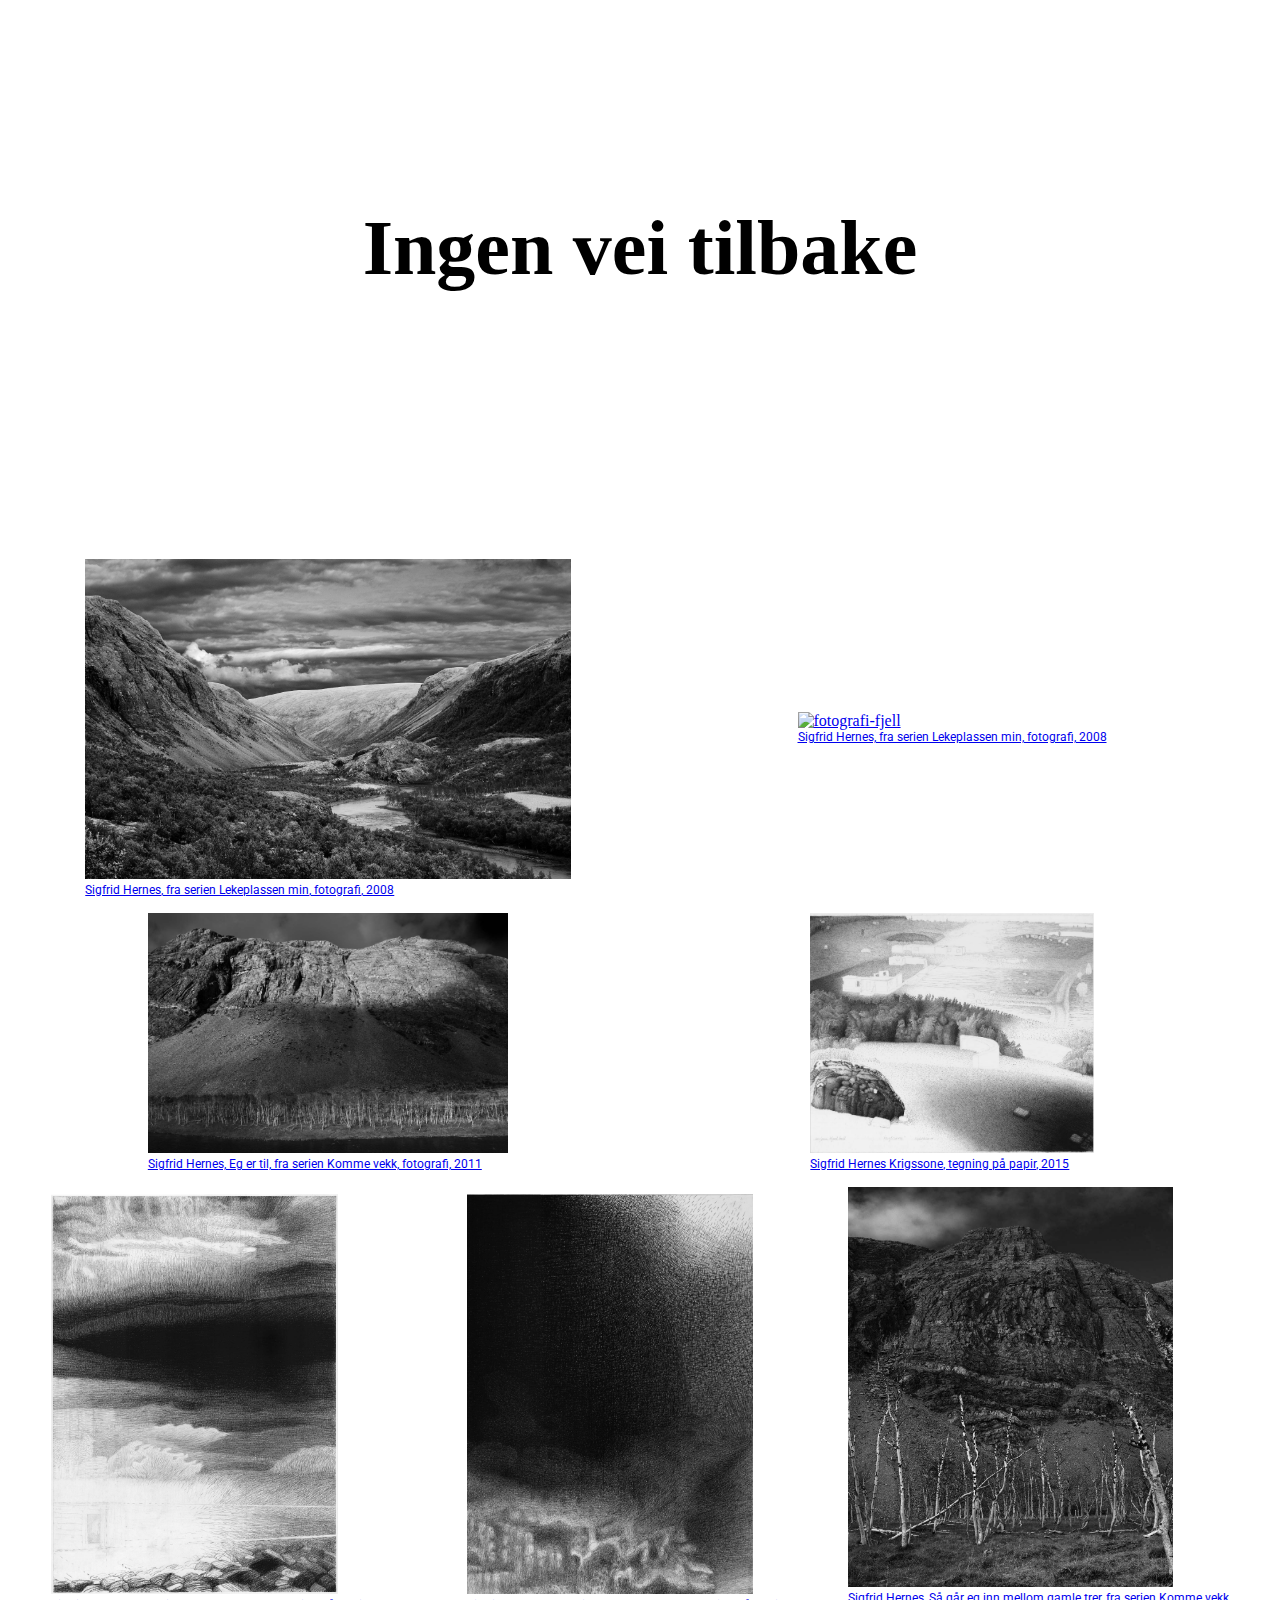
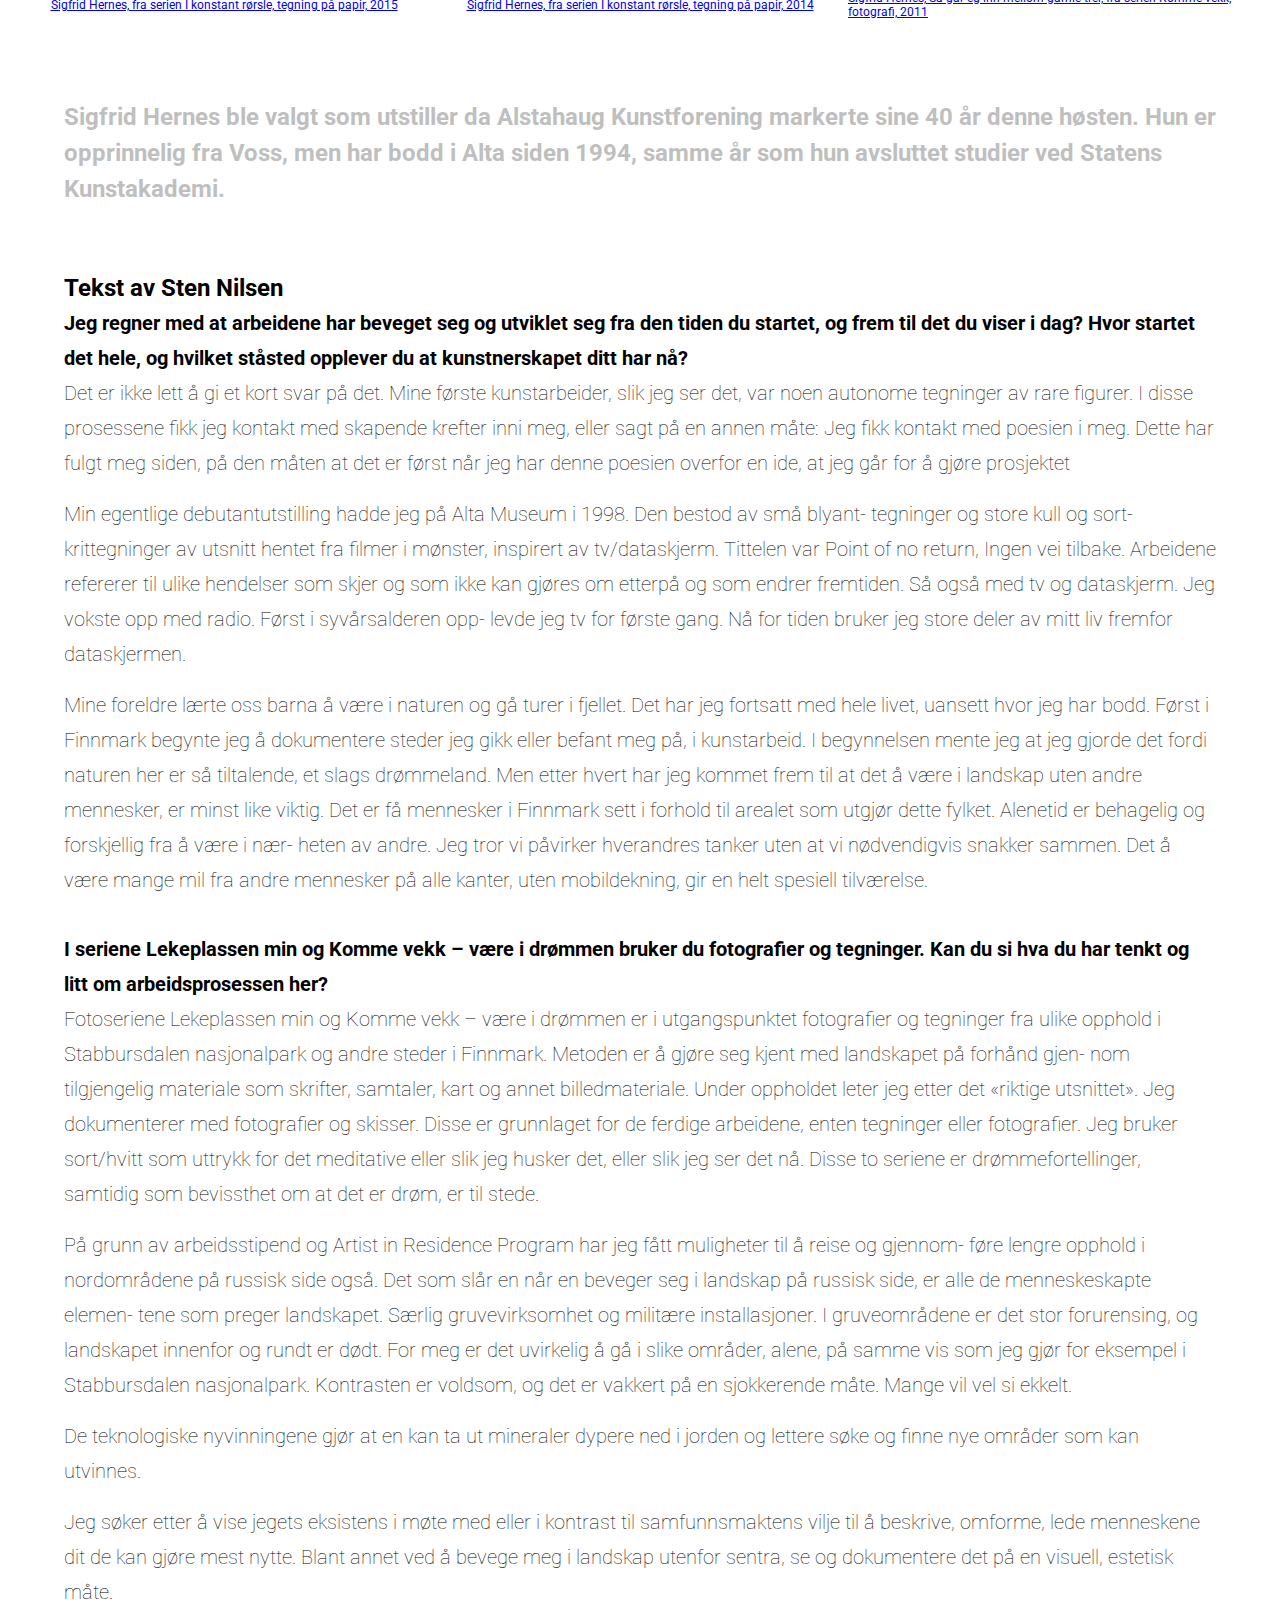
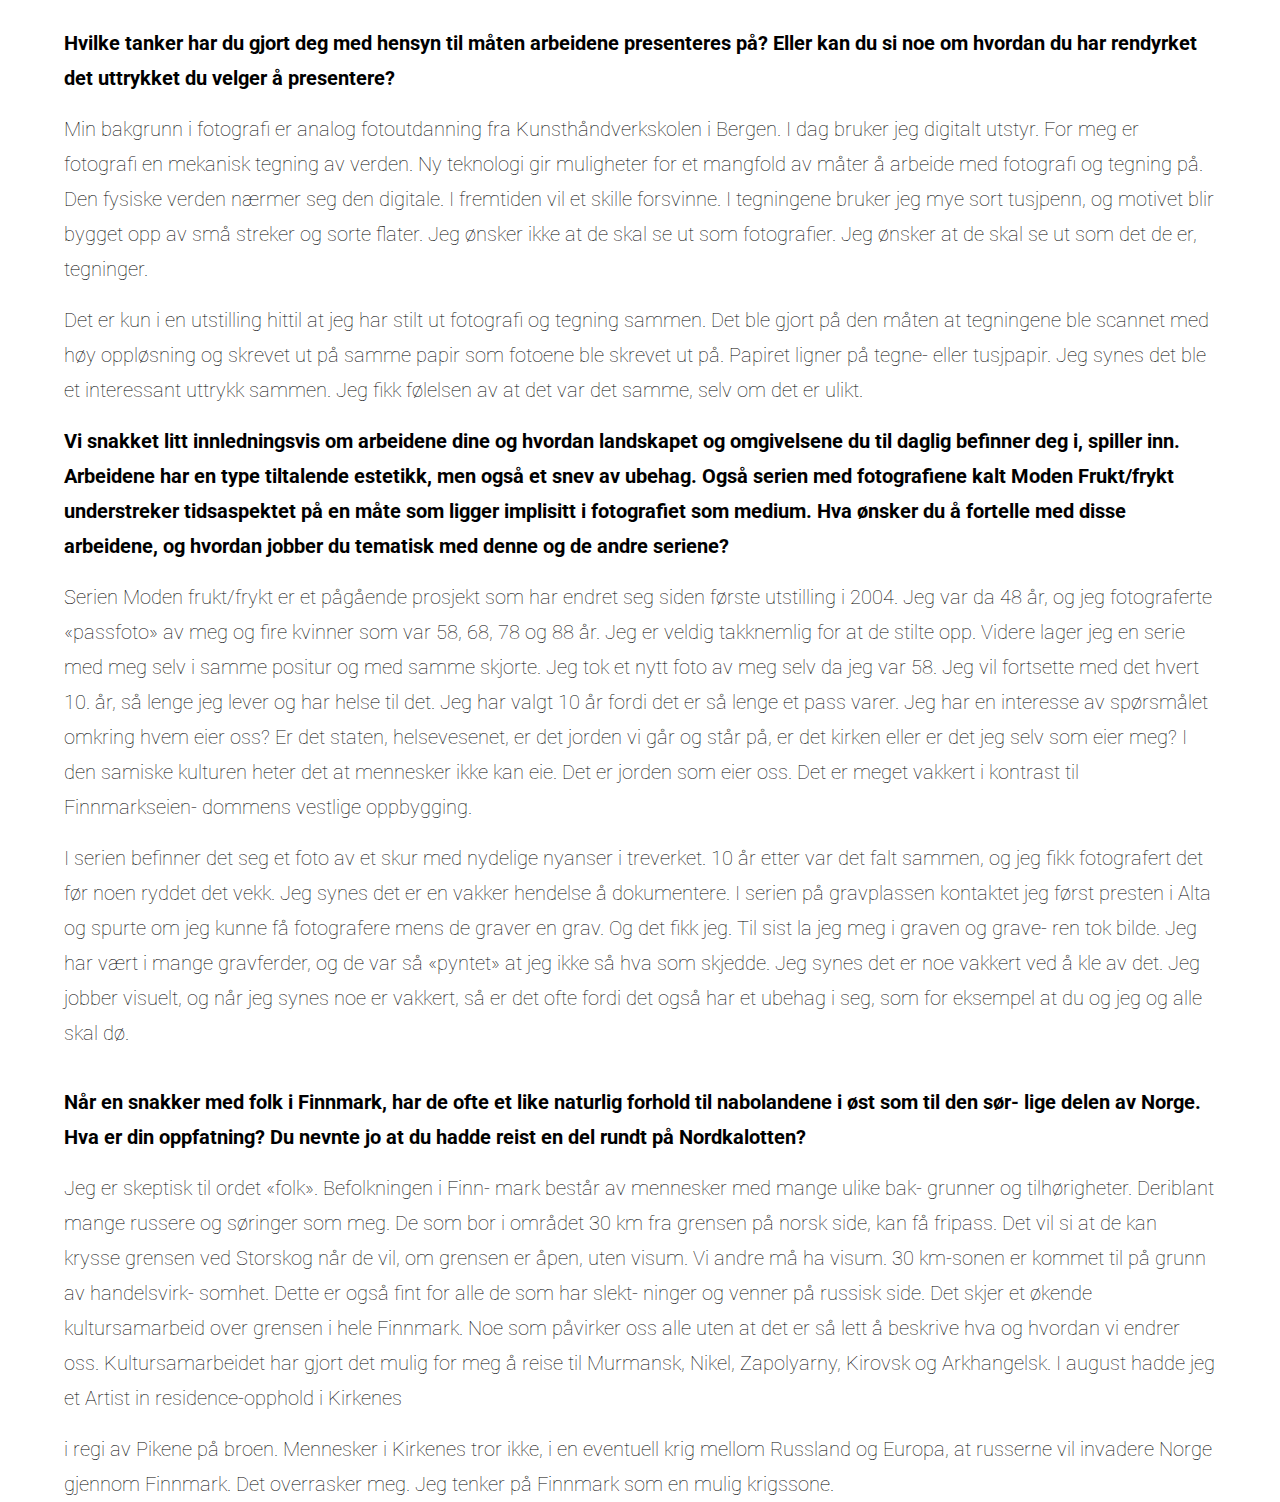
==== index.html @ 404efcbe "line heigt p article" ====
<!DOCTYPE html>
<html lang="no">

<head>
    <meta charset="UTF-8">
    <meta http-equiv="X-UA-Compatible" content="IE=edge">
    <meta name="viewport" content="width=device-width, initial-scale=1.0">
    <link rel="stylesheet" href="style.css">
    <title>Tema-9</title>
    <link rel="preconnect" href="https://fonts.googleapis.com">
    <link rel="preconnect" href="https://fonts.gstatic.com" crossorigin>
    <link href="https://fonts.googleapis.com/css2?family=Roboto:wght@100;300;700&display=swap" rel="stylesheet">

</head>

<body>
    <article>
        <header class="main-header">
            <h1>Ingen vei tilbake</h1>
        </header>

        <section class="gallery">


            <div class="first-picture-row">
                <figure>
                    <a href="large-image1.html">
                        <img src="images/Lekeplassen-min2-2008.jpg" alt="fotografi-dal">
                        <figcaption class="Lek1">Sigfrid Hernes, fra serien Lekeplassen min, fotografi, 2008
                        </figcaption>
                    </a>
                </figure>

                <figure>
                    <a href="large-image2.html">
                        <img src="images/Lekeplassen-min-2008.jpg" alt="fotografi-fjell">
                        <figcaption>Sigfrid Hernes, fra serien Lekeplassen min, fotografi, 2008</figcaption>
                    </a>
                </figure>
            </div>

            <div class="second-picture-row">
                <figure>
                    <a href="large-image3.html">
                        <img src="images/Komme-vekk-1-2011.jpg" alt="eg er til">
                        <figcaption>Sigfrid Hernes, Eg er til, fra serien Komme vekk, fotografi, 2011</figcaption>
                    </a>
                </figure>

                <figure>
                    <a href="large-image4.html">
                        <img src="images/Krigssone-2015.jpg" alt="tegning">
                        <figcaption>Sigfrid Hernes Krigssone, tegning på papir, 2015</figcaption>
                    </a>
                </figure>
            </div>

            <div class="third-picture-row">
                <figure>
                    <a href="large-image5.html">
                        <img src="images/I-konstant-rørsle-2015.jpg" alt="tegning-hav">
                        <figcaption>Sigfrid Hernes, fra serien I konstant rørsle, tegning på papir, 2015</figcaption>
                    </a>
                </figure>

                <figure>
                    <a href="large-image6.html">
                        <img src="images/I-konstant-rørsle-2014.jpg" alt="tegning">
                        <figcaption>Sigfrid Hernes, fra serien I konstant rørsle, tegning på papir, 2014</figcaption>
                    </a>
                </figure>

                <figure>
                    <a href="large-image7.html">
                        <img src="images/Komme-vekk-2-2011.jpg" alt="fotografi-trær">
                        <figcaption>Sigfrid Hernes, Så går eg inn mellom gamle trer, fra serien Komme vekk, fotografi,
                            2011</figcaption>
                    </a>
                </figure>
            </div>
        </section>

        <main class="container">

            <section class="subheading">
                <p class="ingress">Sigfrid Hernes ble valgt som utstiller da Alstahaug Kunstforening markerte sine 40 år
                    denne høsten. Hun er opprinnelig fra Voss, men har bodd i Alta siden 1994, samme år som hun
                    avsluttet studier ved Statens Kunstakademi.</p>

            </section>

            <section class="article-body">
                <p class="byline">Tekst av Sten Nilsen</p>
                <p class="bold">Jeg regner med at arbeidene har beveget seg og utviklet seg fra den tiden du startet, og
                    frem til det
                    du viser i dag? Hvor startet det hele, og hvilket ståsted opplever du at kunstnerskapet ditt har
                    nå?</p>
                <p>Det er ikke lett å gi et kort svar på det. Mine første kunstarbeider, slik jeg ser det, var noen
                    autonome tegninger av rare figurer. I disse prosessene fikk jeg kontakt med skapende krefter inni
                    meg, eller sagt på en annen måte: Jeg fikk kontakt med poesien i meg. Dette har fulgt meg siden, på
                    den måten at det er først når jeg har denne poesien overfor en ide, at jeg går for å gjøre
                    prosjektet
                </p>
                <p class="line-heigt"></p>
                <p>
                    Min egentlige debutantutstilling hadde jeg på Alta Museum i 1998. Den bestod av små blyant-
                    tegninger og store kull og sort-krittegninger av utsnitt hentet fra filmer i mønster, inspirert av
                    tv/dataskjerm. Tittelen var Point of no return, Ingen vei tilbake. Arbeidene refererer til ulike
                    hendelser som skjer og som ikke kan gjøres om etterpå og som endrer fremtiden. Så også med tv og
                    dataskjerm. Jeg vokste opp med radio. Først i syvårsalderen opp- levde jeg tv for første gang. Nå
                    for tiden bruker jeg store deler av mitt liv fremfor dataskjermen.
                </p>
                <p class="line-heigt"></p>
                <p>
                    Mine foreldre lærte oss barna å være i naturen og gå turer i fjellet. Det har jeg fortsatt med hele
                    livet, uansett hvor jeg har bodd. Først i Finnmark begynte jeg å dokumentere steder jeg gikk eller
                    befant meg på, i kunstarbeid. I begynnelsen mente jeg at jeg gjorde det fordi naturen her er så
                    tiltalende, et slags drømmeland. Men etter hvert har jeg kommet frem til at det å være i landskap
                    uten andre mennesker, er minst like viktig. Det er få mennesker i Finnmark sett i forhold til
                    arealet som utgjør dette fylket. Alenetid er behagelig og forskjellig fra å være i nær- heten av
                    andre. Jeg tror vi påvirker hverandres tanker uten at vi nødvendigvis snakker sammen. Det å være
                    mange mil fra andre mennesker på alle kanter, uten mobildekning, gir en helt spesiell tilværelse.
                </p>
                <p class="line-heigt"></p>

                <img src="" alt="">
                <p class="bold">I seriene Lekeplassen min og Komme vekk – være i drømmen bruker du fotografier og
                    tegninger.
                    Kan du si hva du har tenkt og litt om arbeidsprosessen her?</p>
                <p>Fotoseriene Lekeplassen min og Komme vekk – være i drømmen er i utgangspunktet fotografier og
                    tegninger fra
                    ulike opphold i Stabbursdalen nasjonalpark og andre steder i Finnmark. Metoden er å gjøre seg kjent
                    med landskapet
                    på forhånd gjen- nom tilgjengelig materiale som skrifter, samtaler, kart og annet billedmateriale.
                    Under oppholdet
                    leter jeg etter det «riktige utsnittet». Jeg dokumenterer med fotografier og skisser. Disse er
                    grunnlaget for de ferdige
                    arbeidene, enten tegninger eller fotografier. Jeg bruker sort/hvitt som uttrykk for det meditative
                    eller slik jeg husker
                    det, eller slik jeg ser det nå. Disse to seriene er drømmefortellinger, samtidig som bevissthet om
                    at det er drøm, er til stede. </p>
                    <p class="line-heigt"></p>

                <p>På grunn av arbeidsstipend og Artist in Residence Program har jeg fått muligheter til å reise og
                    gjennom- føre lengre opphold i
                    nordområdene på russisk side også. Det som slår en når en beveger seg i landskap på russisk side, er
                    alle de menneskeskapte elemen- tene
                    som preger landskapet. Særlig gruvevirksomhet og militære installasjoner. I gruveområdene er det
                    stor forurensing, og landskapet innenfor og rundt er dødt.
                    For meg er det uvirkelig å gå i slike områder, alene, på samme vis som jeg gjør for eksempel i
                    Stabbursdalen nasjonalpark. Kontrasten er voldsom, og det er vakkert på en sjokkerende måte. Mange
                    vil vel si ekkelt. </p>
                    <p class="line-heigt"></p>

                <p>De teknologiske nyvinningene gjør at en kan ta ut mineraler dypere ned i jorden og lettere søke og
                    finne nye områder som kan utvinnes. </p>
                    <p class="line-heigt"></p>

                <p>Jeg søker etter å vise jegets eksistens i møte med eller i kontrast til samfunnsmaktens vilje til å
                    beskrive, omforme, lede menneskene
                    dit de kan gjøre mest nytte. Blant annet ved å bevege meg i landskap utenfor sentra, se og
                    dokumentere det på en visuell, estetisk måte. </p>
                    <p class="line-heigt"></p>

                <p class="bold">Hvilke tanker har du gjort deg med hensyn til måten arbeidene presenteres på? Eller kan
                    du si noe om hvordan du har rendyrket det uttrykket du velger å presentere?</p>
                    <p class="line-heigt"></p>

                <p>Min bakgrunn i fotografi er analog fotoutdanning fra Kunsthåndverkskolen i Bergen. I dag bruker jeg
                    digitalt utstyr. For meg er fotografi en mekanisk tegning av verden.
                    Ny teknologi gir muligheter for et mangfold av måter å arbeide med fotografi og tegning på. Den
                    fysiske verden nærmer seg den digitale. I fremtiden vil et skille forsvinne.
                    I tegningene bruker jeg mye sort tusjpenn, og motivet blir bygget opp av små streker og sorte
                    flater. Jeg ønsker ikke at de skal se ut som fotografier. Jeg ønsker at de skal se ut som det de er,
                    tegninger. </p>
                    <p class="line-heigt"></p>

                <p>Det er kun i en utstilling hittil at jeg har stilt ut fotografi og tegning sammen. Det ble gjort på
                    den måten at tegningene ble scannet med høy oppløsning og skrevet ut på samme papir som fotoene ble
                    skrevet ut på.
                    Papiret ligner på tegne- eller tusjpapir. Jeg synes det ble et interessant uttrykk sammen. Jeg fikk
                    følelsen av at det var det samme, selv om det er ulikt. </p>
                    <p class="line-heigt"></p>

                <p class="bold">Vi snakket litt innledningsvis om arbeidene dine og hvordan landskapet og omgivelsene du
                    til daglig befinner deg i, spiller inn.
                    Arbeidene har en type tiltalende estetikk, men også et snev av ubehag. Også serien med fotografiene
                    kalt Moden Frukt/frykt understreker tidsaspektet på en måte som ligger implisitt i fotografiet som
                    medium.
                    Hva ønsker du å fortelle med disse arbeidene, og hvordan jobber du tematisk med denne og de andre
                    seriene?</p>
                    <p class="line-heigt"></p>

                <p>Serien Moden frukt/frykt er et pågående prosjekt som har endret seg siden første utstilling i 2004.
                    Jeg var da 48 år, og jeg fotograferte «passfoto» av meg og fire kvinner som var 58, 68, 78 og 88 år.
                    Jeg er veldig takknemlig for at de stilte opp.
                    Videre lager jeg en serie med meg selv i samme positur og med samme skjorte. Jeg tok et nytt foto av
                    meg selv da jeg var 58. Jeg vil fortsette med det hvert 10. år, så lenge jeg lever og har helse til
                    det.
                    Jeg har valgt 10 år fordi det er så lenge et pass varer. Jeg har en interesse av spørsmålet omkring
                    hvem eier oss? Er det staten, helsevesenet, er det jorden vi går og står på, er det kirken eller er
                    det jeg selv som eier meg? I den samiske kulturen heter det at mennesker ikke kan eie. Det er jorden
                    som eier oss. Det er meget vakkert i kontrast til Finnmarkseien- dommens vestlige oppbygging. </p>
                    <p class="line-heigt"></p>
                <p>I serien befinner det seg et foto av et skur med nydelige nyanser i treverket. 10 år etter var det
                    falt sammen, og jeg fikk fotografert det før noen ryddet det vekk.
                    Jeg synes det er en vakker hendelse å dokumentere. I serien på gravplassen kontaktet jeg først
                    presten i Alta og spurte om jeg kunne få fotografere mens de graver en grav.
                    Og det fikk jeg. Til sist la jeg meg i graven og grave- ren tok bilde. Jeg har vært i mange
                    gravferder, og de var så «pyntet» at jeg ikke så hva som skjedde. Jeg synes det er noe vakkert ved å
                    kle av det.
                    Jeg jobber visuelt, og når jeg synes noe er vakkert, så er det ofte fordi det også har et ubehag i
                    seg, som for eksempel at du og jeg og alle skal dø. </p>
                    <p class="line-heigt"></p>

                <img src="" alt="">

                <p class="bold">Når en snakker med folk i Finnmark, har de ofte et like naturlig forhold til nabolandene
                    i øst som til den sør- lige delen av Norge.
                    Hva er din oppfatning? Du nevnte jo at du hadde reist en del rundt på Nordkalotten? </p>
                    <p class="line-heigt"></p>
                <p>Jeg er skeptisk til ordet «folk». Befolkningen i Finn- mark består av mennesker med mange ulike bak-
                    grunner og tilhørigheter.
                    Deriblant mange russere og søringer som meg. De som bor i området 30 km fra grensen på norsk side,
                    kan få fripass. Det vil si at de kan krysse grensen ved Storskog når de vil,
                    om grensen er åpen, uten visum. Vi andre må ha visum. 30 km-sonen er kommet til på grunn av
                    handelsvirk- somhet. Dette er også fint for alle de som har slekt- ninger og venner på russisk side.
                    Det skjer et økende kultursamarbeid over grensen i hele Finnmark. Noe som påvirker oss alle uten at
                    det er så lett å beskrive hva og hvordan vi endrer oss. Kultursamarbeidet har gjort det mulig for
                    meg å reise til Murmansk, Nikel, Zapolyarny, Kirovsk og Arkhangelsk.
                    I august hadde jeg et Artist in residence-opphold i Kirkenes </p>
                    <p class="line-heigt"></p>
                <p>i regi av Pikene på broen. Mennesker i Kirkenes tror ikke, i en eventuell krig mellom Russland og
                    Europa, at russerne vil invadere Norge gjennom Finnmark. Det overrasker meg.
                    Jeg tenker på Finnmark som en mulig krigssone. </p>

            </section>
    </article>
    </main>

</body>

</html>
---- style.css ----
:root{
    
    --clr-primary-900:hsl(0, 0%, 100%);
    --clr-primary-800:hsl(0, 0%, 90%);
    --clr-primary-800:hsl(0, 0%, 80%);
    --clr-primary-800:hsl(0, 0%, 75%);
    --clr-primary-700:hsl(0, 0%, 70%);
    --clr-primary-600:hsl(0, 0%, 60%);
    --clr-primary-500:hsl(0, 0%, 50%);
    --clr-primary-400:hsl(0, 0%, 40%);
    --clr-primary-300:hsl(0, 0%, 30%);
    --clr-primary-200:hsl(0, 0%, 20%);
    --clr-primary-100:hsl(0, 0%, 10%); 
    --clr-primary-100:hsl(0, 0%, 0%);
}

*{
    margin: 0;
    padding: 0;
    box-sizing: border-box;
}

img{
    max-width: 100%;
}

article{
    background-color: rgb(255, 255, 255);
   /* display: grid;  teksten forflytter seg på siden, ved responsiv */
}

.main-header{
    min-height: 55vh;
    display: flex; /* overskriften blir midtstilt og responsiv  */
    flex-direction: column;
    align-items: center;
    justify-content: center;
    /* background-color: cornflowerblue; */
}

.main-header h1{
    font-size: 78px;
    font-family: 'Times New Roman', Times, serif;

}

figcaption{
    font-family: 'Roboto', sans-serif;
    font-size: 12px;
    /* font-weight: 700;  */
}

figure {
    align-items: center;
    justify-content: center;
    display: flex;
    flex-direction: column; 
}

/* .border{

  border: 1px solid;
  border-color: var(--clr-primary-800); 
}

.st-pic-border{
    border: 1px solid;
    border-color: var(--clr-primary-800);
    max-width: 100%;
    min-width: 650px;
} */

figure.fig-margin {
    margin-bottom: 1rem;
}

.first-picture-row {  /* første to bildene*/
    display: grid;
    grid-template-columns: 1fr 1fr;
}

.first-picture-row img{
    height: 20rem;
    object-fit: cover; /* for å unngå å strekke bilde, beskjærer bilde*/ 

    /* margin-bottom: 1rem; */
}

.second-picture-row{  /*andre rad, to bilder*/
    display: grid;
    grid-template-columns: 1fr 1fr;
}

.second-picture-row img{
    height: 15rem; 
    object-fit: cover;
    margin-top: 1rem;
}

.third-picture-row{     /*tredje rad tre bilder*/
    display: grid;
    grid-template-columns: 1fr 1fr 1fr;
}

.third-picture-row img{
    height: 25rem; 
    object-fit: cover;
    margin-top: 1rem;
}




.gallery{
     width: 100%; 
    /* max-width: 90rem;  */
    margin: auto; 
    margin-top: cover;
    
    
    /* background-color: rgb(167, 106, 26); */

    margin-bottom: 4rem;
    margin-top:3rem;

    padding: 1rem;
    
 }

     /* display: grid; 

    grid-template-columns: 3fr 1fr 3fr;

    grid-template-areas: 'first-picture-row'
                         'second-picture-row'
                         'third-picture-row';

}


.first-picture-row{

} */



.container{
    width: 90%;
    max-width: 80rem; 
    margin: auto;
    margin-top: cover;
}  

.line-heigt{
    margin: 1rem;
}


p.ingress{
font-family: 'Roboto', sans-serif;
font-weight: 700; 
font-size: 24px;
line-height: 36px;
margin-bottom: 4rem;
color: var(--clr-primary-800);
background-color: rgb(255, 255, 255);
}

.byline{
font-family: 'Roboto', sans-serif;
font-weight: 700; 
font-size: 24px;
}

p.bold{
    font-family: 'Roboto', sans-serif;
    font-weight: 700; /*bør jeg velge en annen weight?*/
    font-size: 20px;
    line-height: 35px;  
}

p{
    font-family: 'Roboto', sans-serif;
    font-weight: 100;
    font-size: 20px;
    line-height: 35px;
   background-color:white; 
}

/* .article-body b{
    font-family: 'Roboto', sans-serif;
    font-size: 20px;
    line-height: 35px;
} */


@media only screen and (max-width: 780px) { /*mobil og ipad*/
    .first-picture-row {
        display: grid;
        grid-template-columns: 1fr;

    }

    .second-picture-row{
        display: grid;
        grid-template-columns: 1fr;
    }
    
    .third-picture-row{
        display: grid;
        grid-template-columns: 1fr;
    }

    .first-picture-row img{
        height: 16rem;
    }

    .second-picture-row img{
        height: 16rem;
    }

    .third-picture-row img{
        height: 15rem; 
       
    }
}

/*large-image pages*/

.top-left{
  position: absolute;
  top: 8px;
  right: 16px;
}

.large-image-container{
    position: relative;
    text-align: center;
    color: var(--clr-primary-900);
}
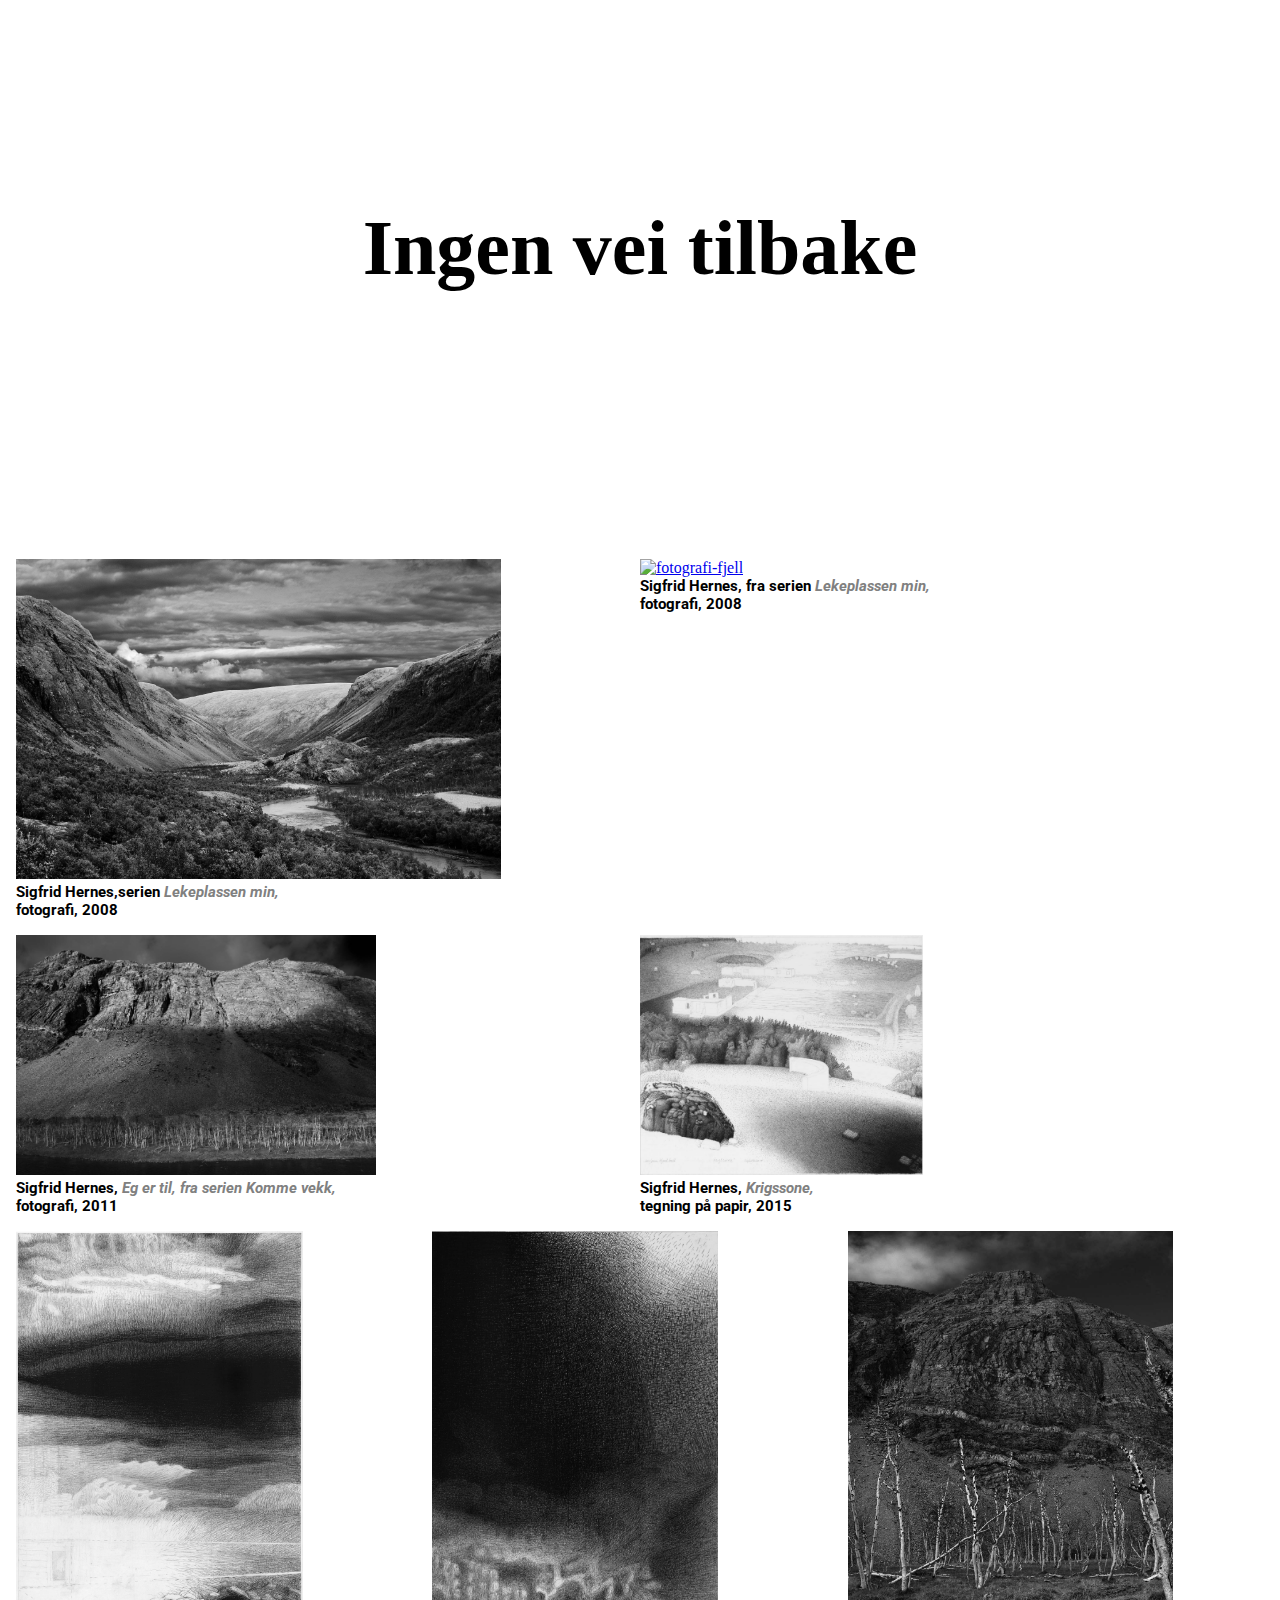
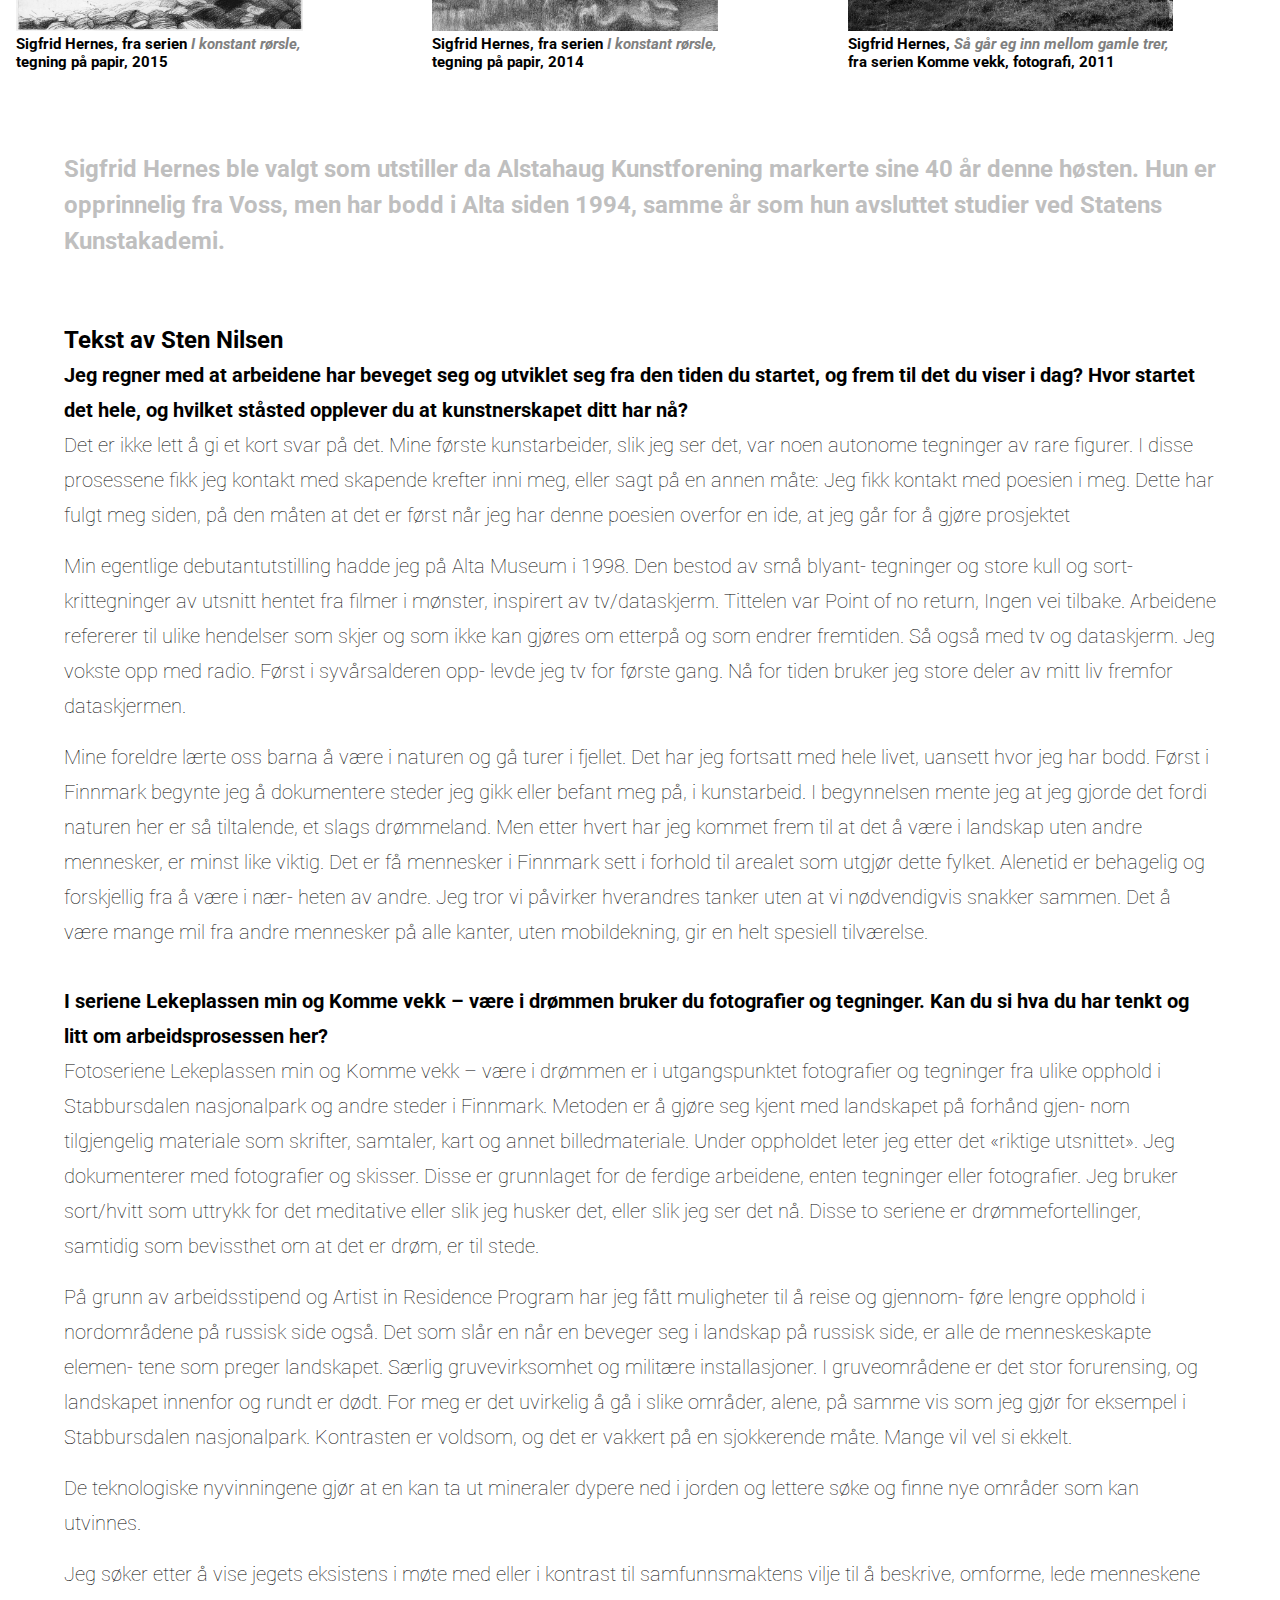
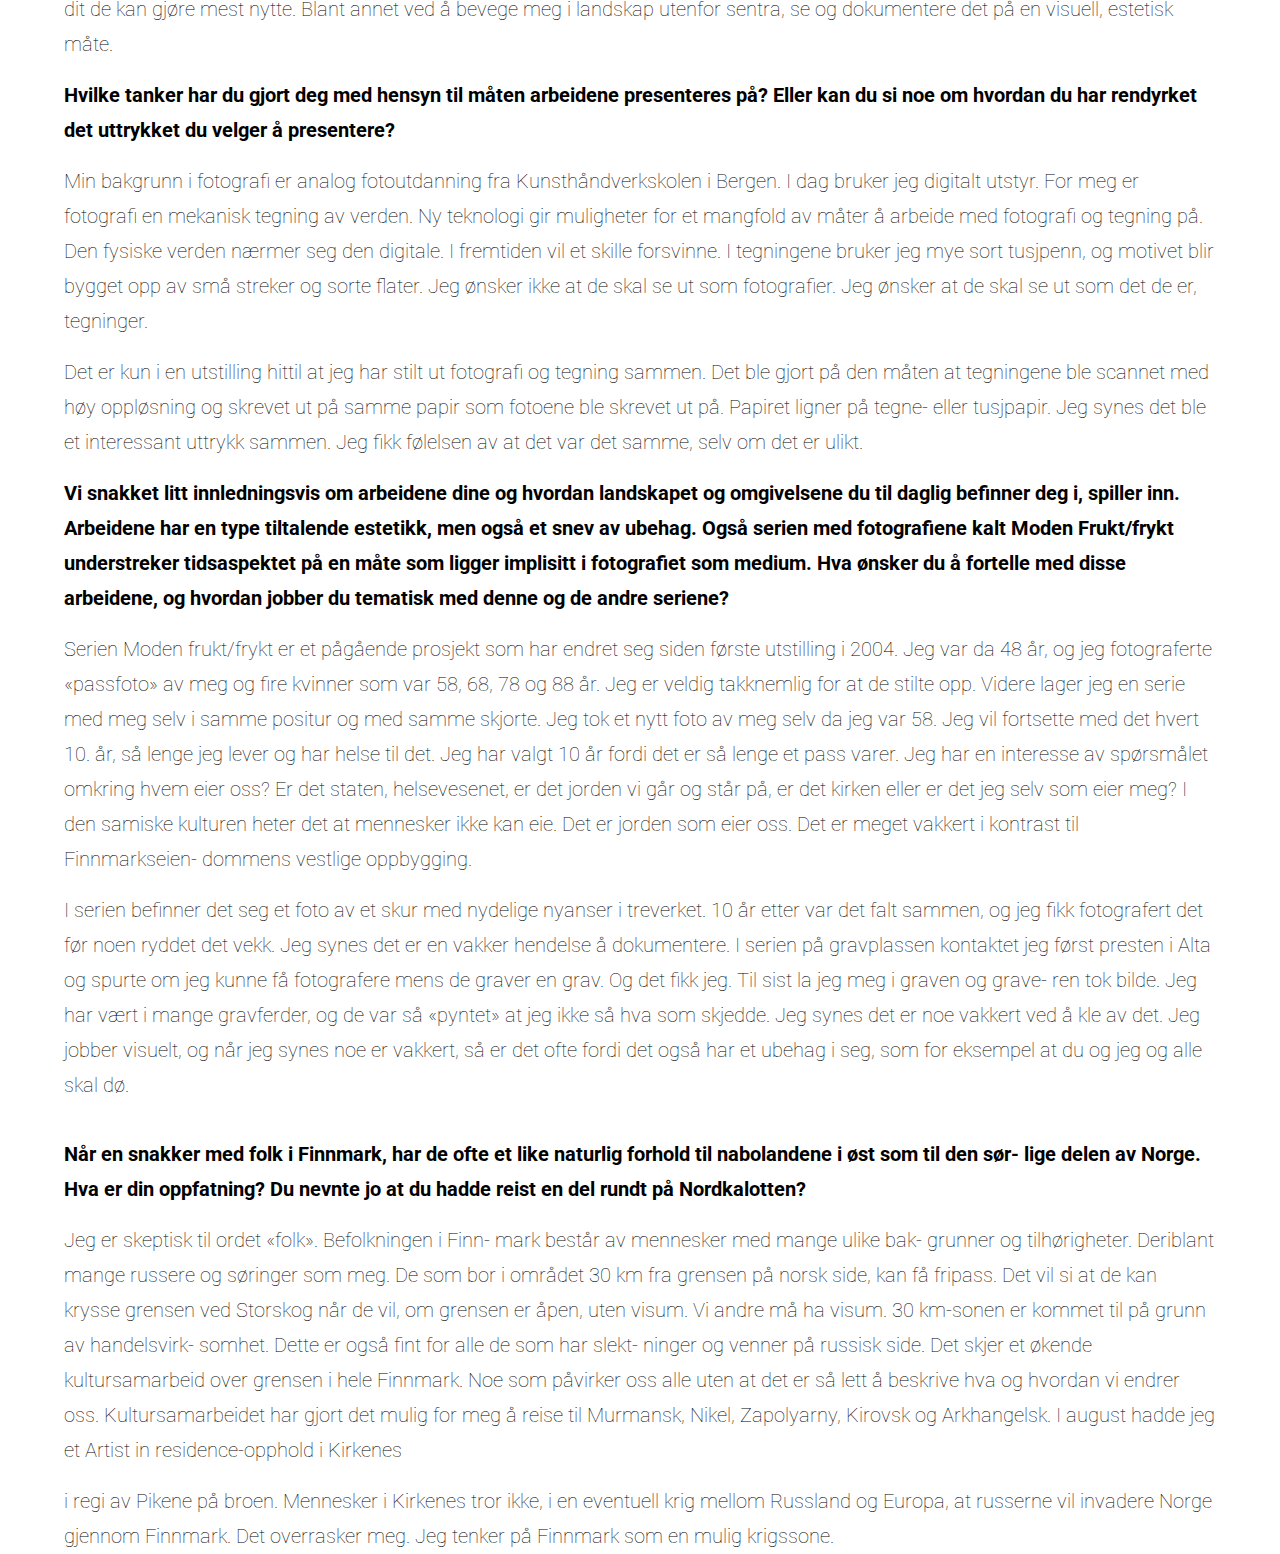
==== commit b1ffa7d0: "figure images" ====
--- a/index.html
+++ b/index.html
@@ -26,16 +26,16 @@
                 <figure>
                     <a href="large-image1.html">
                         <img src="images/Lekeplassen-min2-2008.jpg" alt="fotografi-dal">
-                        <figcaption class="Lek1">Sigfrid Hernes, fra serien Lekeplassen min, fotografi, 2008
-                        </figcaption>
-                    </a>
+                    </a>
+                    <figcaption>Sigfrid Hernes,serien <cite>Lekeplassen min,</cite><blockquote>fotografi, 2008</blockquote>
+                    </figcaption>
                 </figure>
 
                 <figure>
                     <a href="large-image2.html">
                         <img src="images/Lekeplassen-min-2008.jpg" alt="fotografi-fjell">
-                        <figcaption>Sigfrid Hernes, fra serien Lekeplassen min, fotografi, 2008</figcaption>
-                    </a>
+                    </a>
+                    <figcaption>Sigfrid Hernes, fra serien <cite>Lekeplassen min,</cite><blockquote>fotografi, 2008</blockquote></figcaption>
                 </figure>
             </div>
 
@@ -43,15 +43,15 @@
                 <figure>
                     <a href="large-image3.html">
                         <img src="images/Komme-vekk-1-2011.jpg" alt="eg er til">
-                        <figcaption>Sigfrid Hernes, Eg er til, fra serien Komme vekk, fotografi, 2011</figcaption>
-                    </a>
+                    </a>
+                    <figcaption>Sigfrid Hernes, <cite>Eg er til, fra serien Komme vekk,</cite><blockquote>fotografi, 2011</blockquote></figcaption>
                 </figure>
 
                 <figure>
                     <a href="large-image4.html">
                         <img src="images/Krigssone-2015.jpg" alt="tegning">
-                        <figcaption>Sigfrid Hernes Krigssone, tegning på papir, 2015</figcaption>
-                    </a>
+                         </a>
+                    <figcaption>Sigfrid Hernes, <cite>Krigssone,</cite><blockquote>tegning på papir, 2015</blockquote></figcaption>
                 </figure>
             </div>
 
@@ -59,23 +59,23 @@
                 <figure>
                     <a href="large-image5.html">
                         <img src="images/I-konstant-rørsle-2015.jpg" alt="tegning-hav">
-                        <figcaption>Sigfrid Hernes, fra serien I konstant rørsle, tegning på papir, 2015</figcaption>
-                    </a>
+                    </a>
+                    <figcaption>Sigfrid Hernes, fra serien <cite>I konstant rørsle,</cite><blockquote>tegning på papir, 2015</blockquote></figcaption>
                 </figure>
 
                 <figure>
                     <a href="large-image6.html">
                         <img src="images/I-konstant-rørsle-2014.jpg" alt="tegning">
-                        <figcaption>Sigfrid Hernes, fra serien I konstant rørsle, tegning på papir, 2014</figcaption>
-                    </a>
+                    </a>
+                    <figcaption>Sigfrid Hernes, fra serien <cite>I konstant rørsle,</cite><blockquote>tegning på papir, 2014</blockquote></figcaption>
                 </figure>
 
                 <figure>
                     <a href="large-image7.html">
                         <img src="images/Komme-vekk-2-2011.jpg" alt="fotografi-trær">
-                        <figcaption>Sigfrid Hernes, Så går eg inn mellom gamle trer, fra serien Komme vekk, fotografi,
-                            2011</figcaption>
-                    </a>
+                    </a>
+                    <figcaption>Sigfrid Hernes, <cite>Så går eg inn mellom gamle trer,</cite><blockquote>fra serien Komme vekk, fotografi,
+                        2011</blockquote></figcaption>
                 </figure>
             </div>
         </section>
--- a/style.css
+++ b/style.css
@@ -24,10 +24,11 @@
     max-width: 100%;
 }
 
-article{
+/* article{
     background-color: rgb(255, 255, 255);
-   /* display: grid;  teksten forflytter seg på siden, ved responsiv */
-}
+} */
+
+/*header*/
 
 .main-header{
     min-height: 55vh;
@@ -44,18 +45,24 @@
 
 }
 
+/*images text style*/
+
 figcaption{
     font-family: 'Roboto', sans-serif;
-    font-size: 12px;
-    /* font-weight: 700;  */
-}
-
-figure {
+    font-size: 15px;
+    font-weight: 700;
+}
+
+cite{
+    color: var( --clr-primary-500) ;
+}
+
+/* figure {
     align-items: center;
     justify-content: center;
-    display: flex;
+    display: flex;               /* denne trens ikke?
     flex-direction: column; 
-}
+} */
 
 /* .border{
 
@@ -82,7 +89,6 @@
 .first-picture-row img{
     height: 20rem;
     object-fit: cover; /* for å unngå å strekke bilde, beskjærer bilde*/ 
-
     /* margin-bottom: 1rem; */
 }
 
@@ -108,24 +114,19 @@
     margin-top: 1rem;
 }
 
-
-
-
 .gallery{
-     width: 100%; 
-    /* max-width: 90rem;  */
+     /* width: 100%;  */
+    max-width: 80rem; 
     margin: auto; 
     margin-top: cover;
-    
+    margin-bottom: 4rem;
+    margin-top:3rem;
+
+    padding: 1rem;
     
     /* background-color: rgb(167, 106, 26); */
-
-    margin-bottom: 4rem;
-    margin-top:3rem;
-
-    padding: 1rem;
-    
  }
+
 
      /* display: grid; 
 
@@ -137,12 +138,11 @@
 
 }
 
-
 .first-picture-row{
 
 } */
 
-
+/*text container*/
 
 .container{
     width: 90%;
@@ -154,7 +154,6 @@
 .line-heigt{
     margin: 1rem;
 }
-
 
 p.ingress{
 font-family: 'Roboto', sans-serif;
@@ -174,7 +173,7 @@
 
 p.bold{
     font-family: 'Roboto', sans-serif;
-    font-weight: 700; /*bør jeg velge en annen weight?*/
+    font-weight: 700; 
     font-size: 20px;
     line-height: 35px;  
 }
@@ -194,6 +193,7 @@
 } */
 
 
+
 @media only screen and (max-width: 780px) { /*mobil og ipad*/
     .first-picture-row {
         display: grid;
@@ -208,7 +208,8 @@
     
     .third-picture-row{
         display: grid;
-        grid-template-columns: 1fr;
+        grid-template-columns: 1fr ;
+        grid-template-rows: 2fr ;
     }
 
     .first-picture-row img{
@@ -221,8 +222,11 @@
 
     .third-picture-row img{
         height: 15rem; 
-       
-    }
+    }
+
+    /* .gallery{
+        width: 100%;
+    } */
 }
 
 /*large-image pages*/
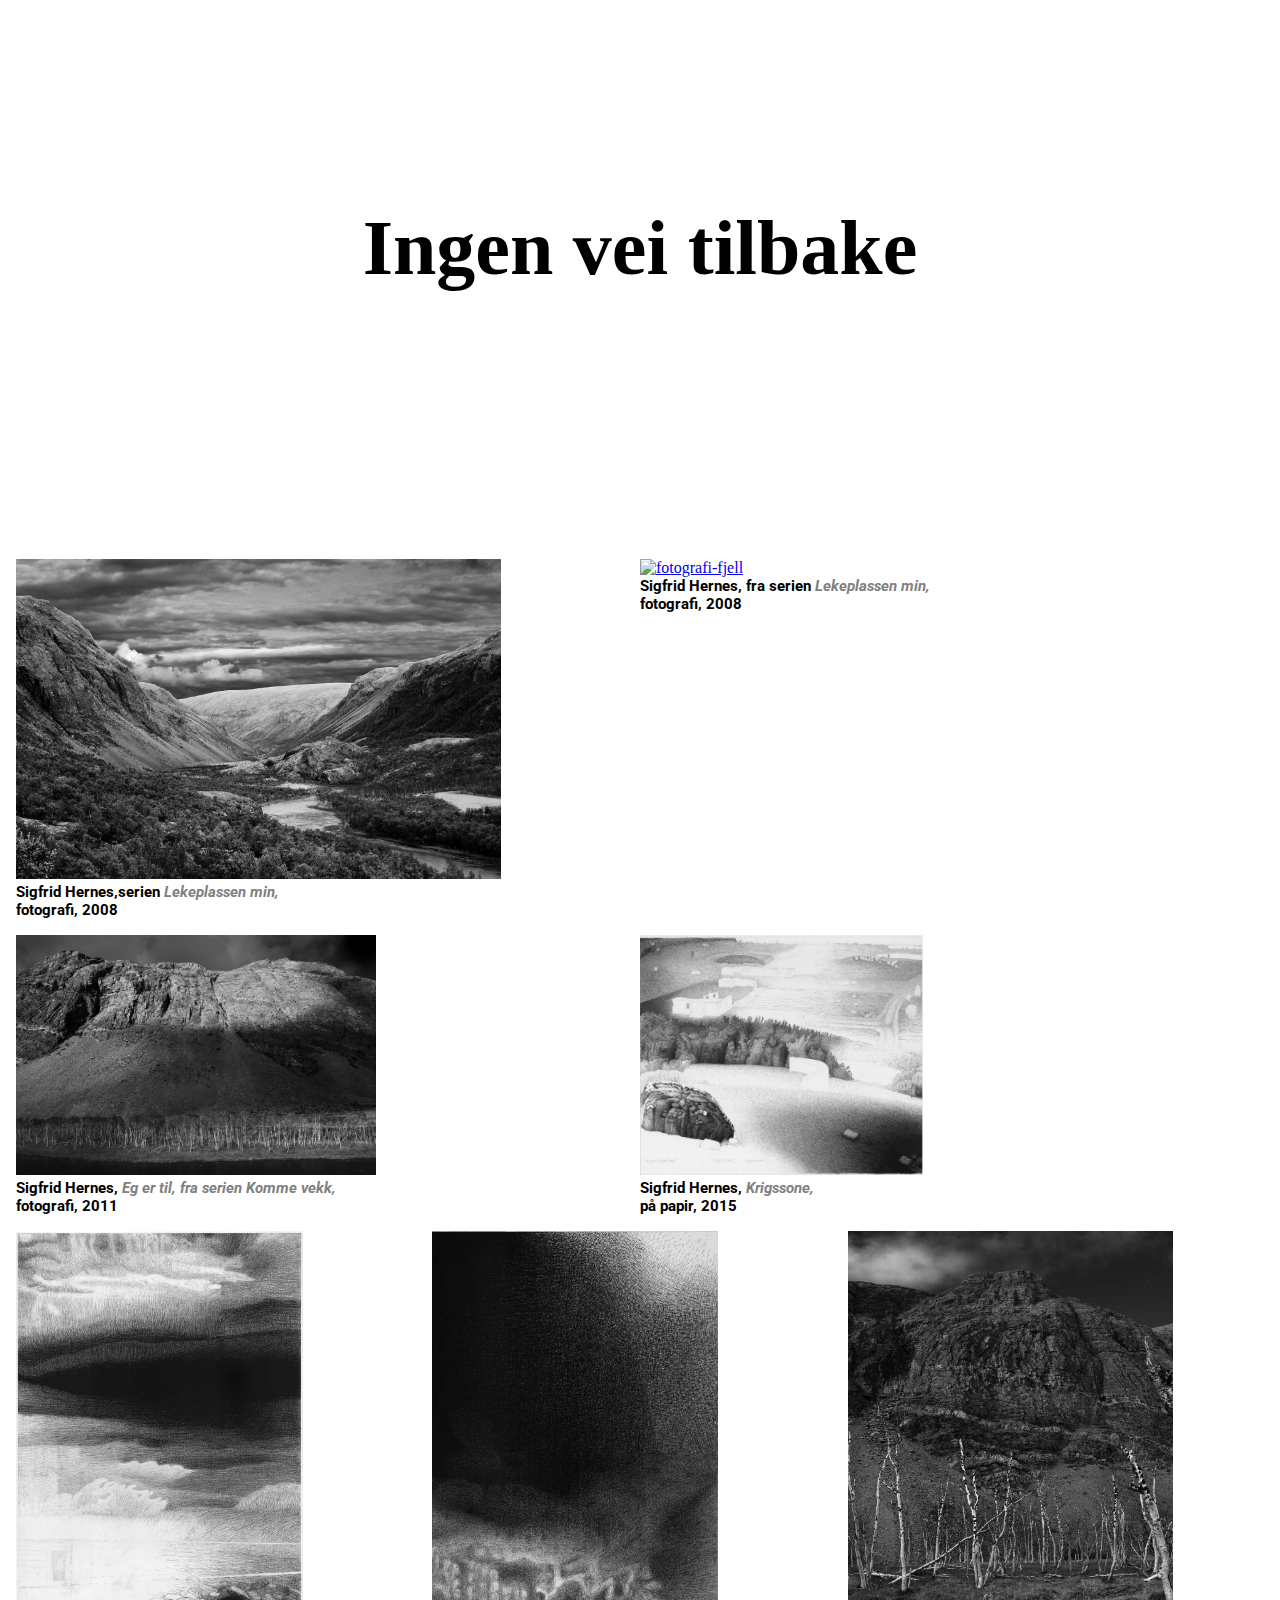
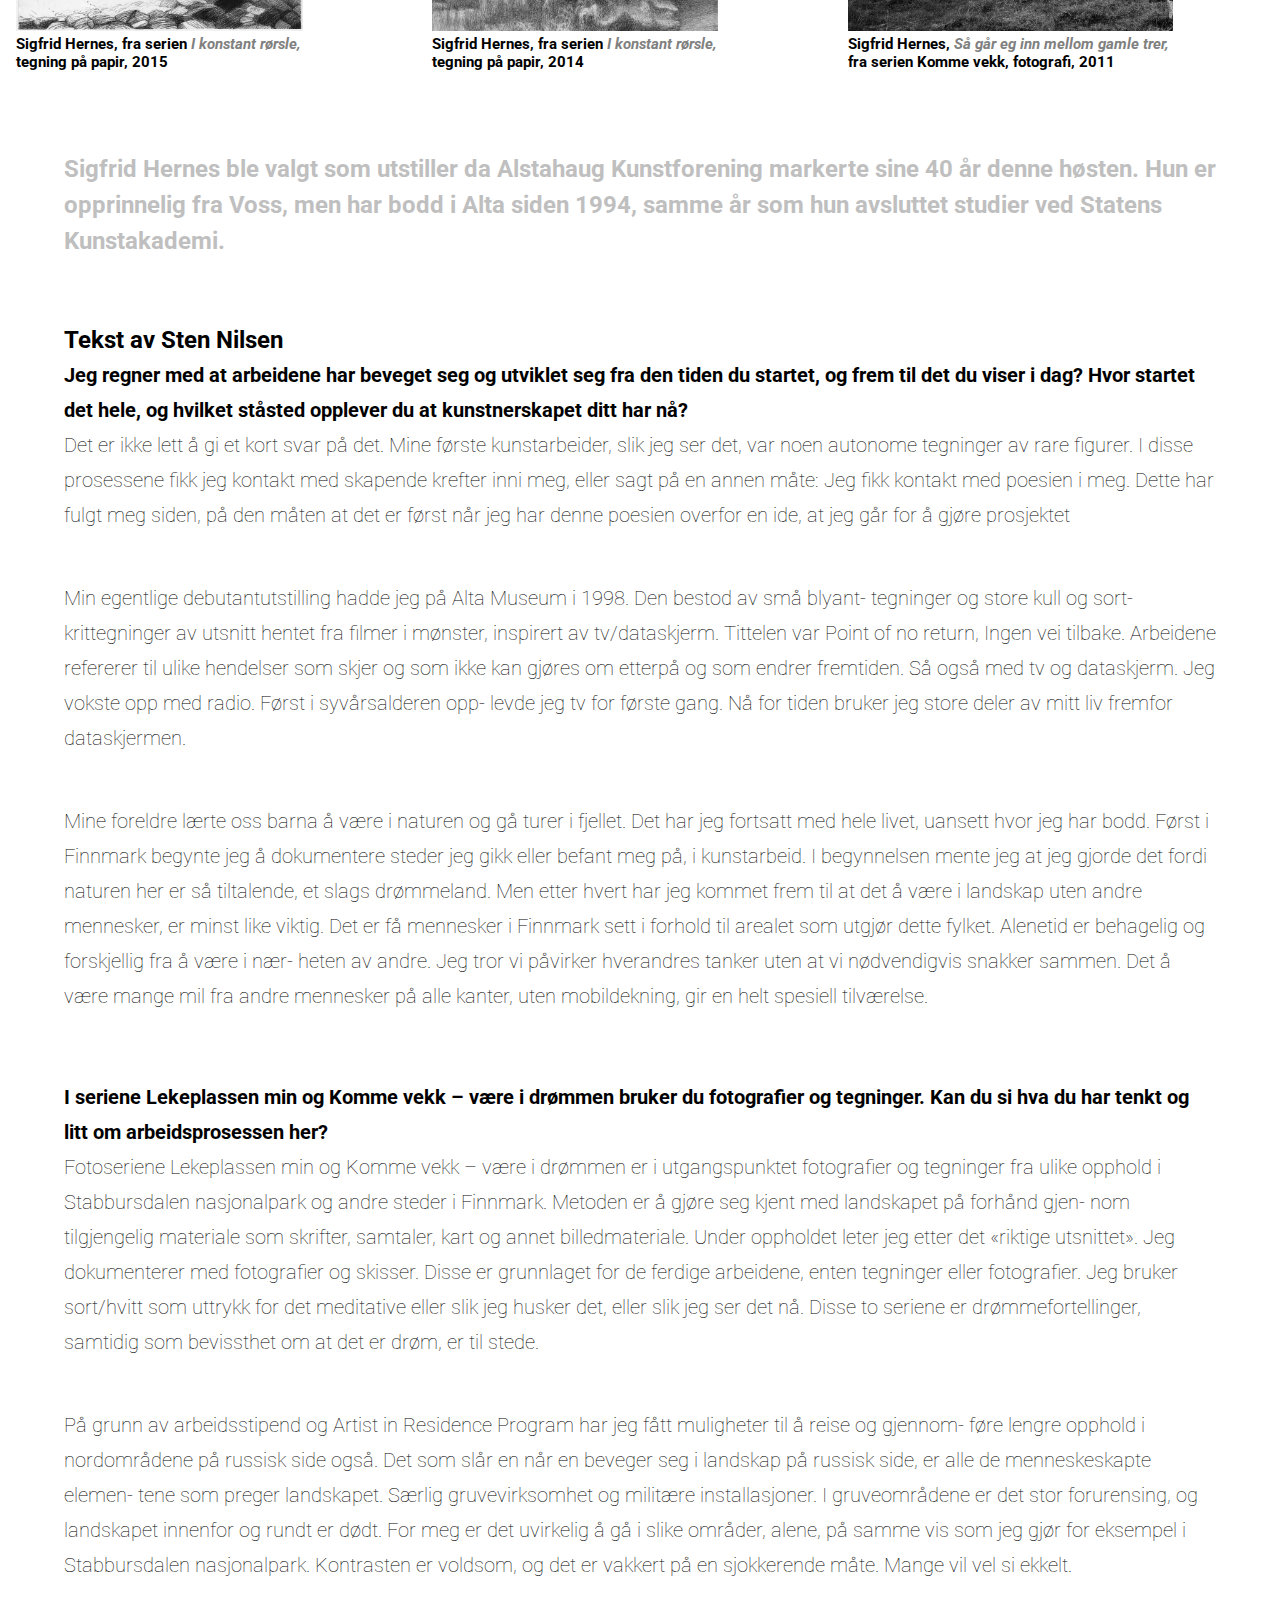
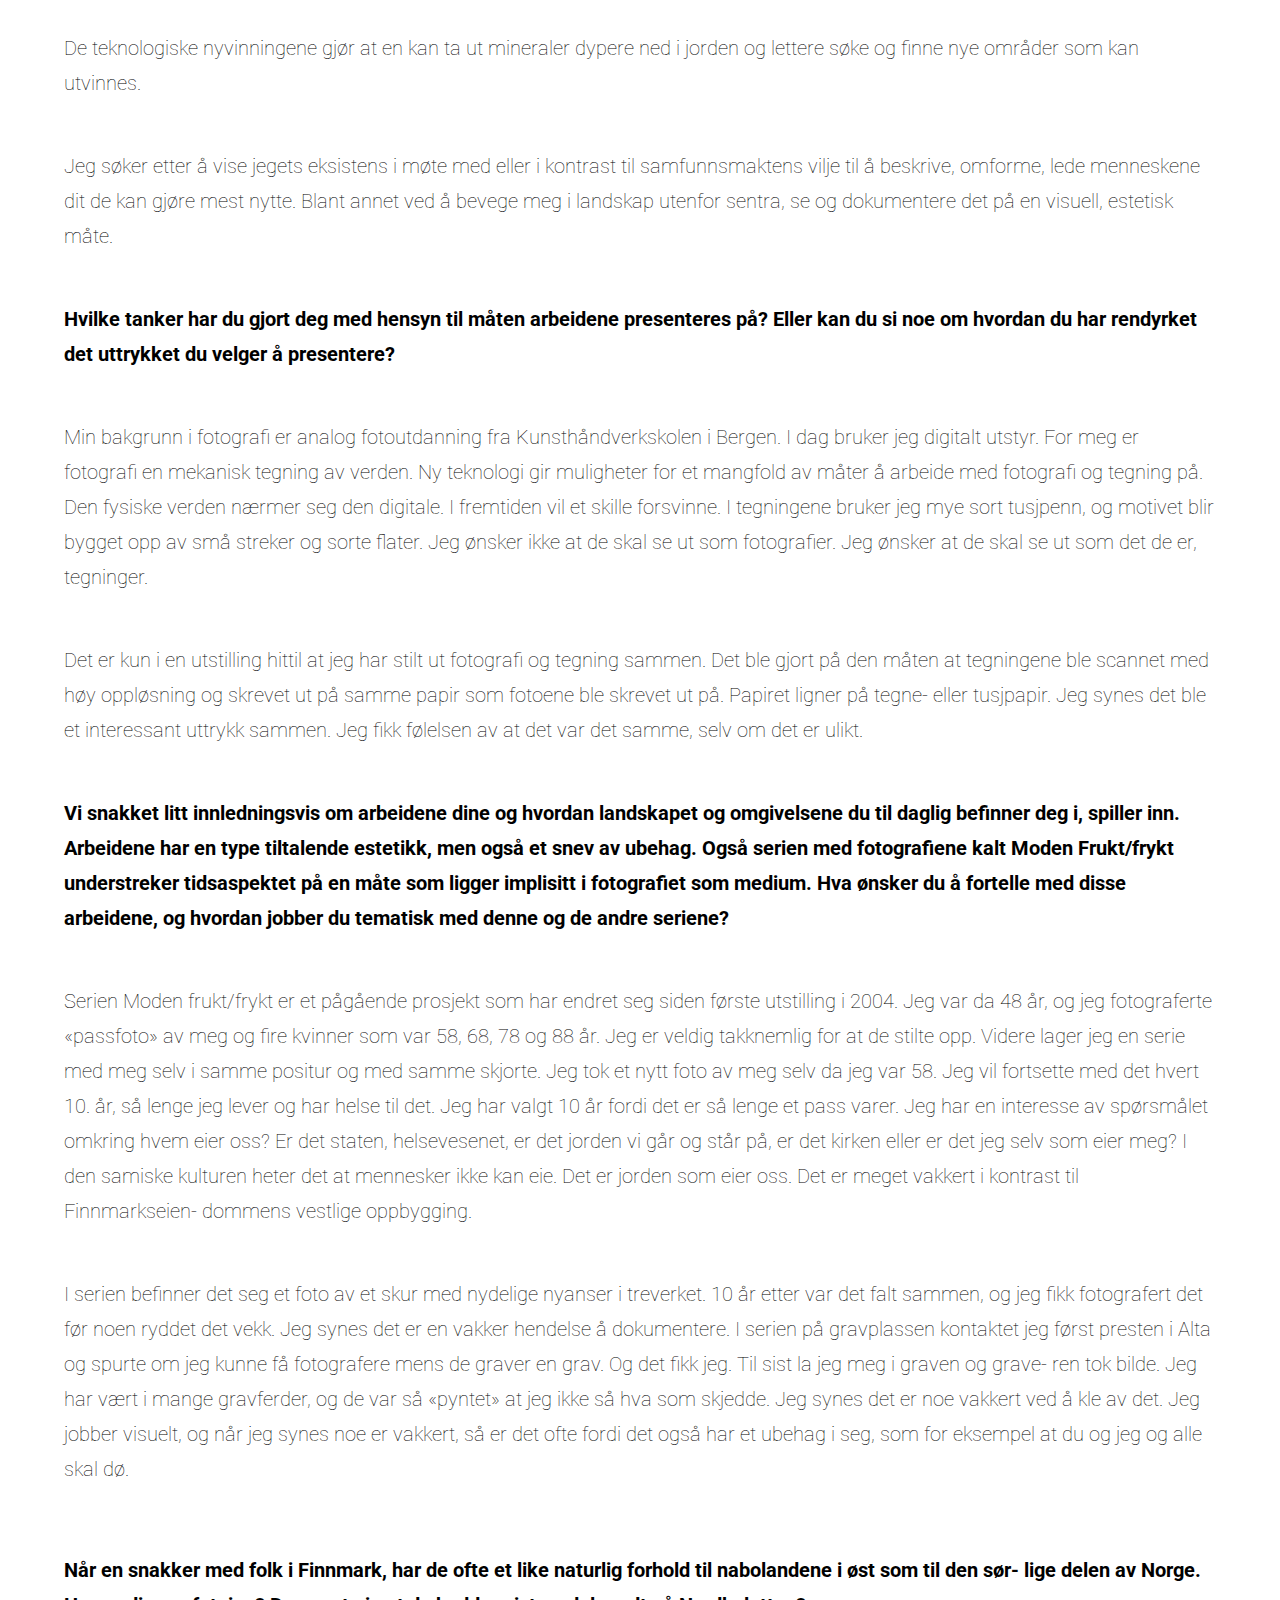
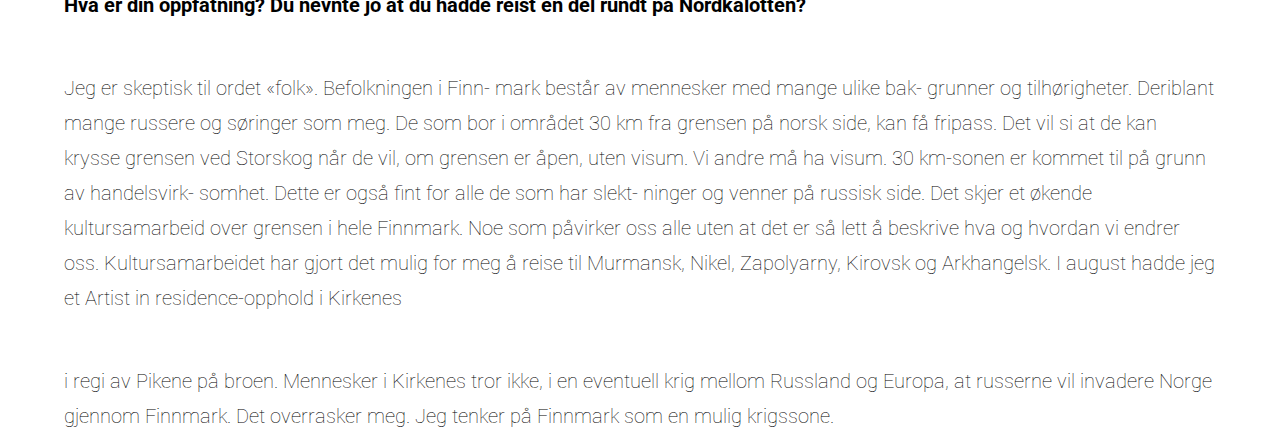
==== commit 52e9ff21: "span class line feed" ====
--- a/index.html
+++ b/index.html
@@ -27,15 +27,14 @@
                     <a href="large-image1.html">
                         <img src="images/Lekeplassen-min2-2008.jpg" alt="fotografi-dal">
                     </a>
-                    <figcaption>Sigfrid Hernes,serien <cite>Lekeplassen min,</cite><blockquote>fotografi, 2008</blockquote>
-                    </figcaption>
+                    <figcaption>Sigfrid Hernes,serien <cite>Lekeplassen min,</cite><span class="line-feed">fotografi, 2008</span></figcaption>
                 </figure>
 
                 <figure>
                     <a href="large-image2.html">
                         <img src="images/Lekeplassen-min-2008.jpg" alt="fotografi-fjell">
                     </a>
-                    <figcaption>Sigfrid Hernes, fra serien <cite>Lekeplassen min,</cite><blockquote>fotografi, 2008</blockquote></figcaption>
+                    <figcaption>Sigfrid Hernes, fra serien <cite>Lekeplassen min,</cite><span class="line-feed">fotografi, 2008</span></figcaption>
                 </figure>
             </div>
 
@@ -44,14 +43,14 @@
                     <a href="large-image3.html">
                         <img src="images/Komme-vekk-1-2011.jpg" alt="eg er til">
                     </a>
-                    <figcaption>Sigfrid Hernes, <cite>Eg er til, fra serien Komme vekk,</cite><blockquote>fotografi, 2011</blockquote></figcaption>
+                    <figcaption>Sigfrid Hernes, <cite>Eg er til, fra serien Komme vekk,</cite><span class="line-feed">fotografi, 2011</span></figcaption>
                 </figure>
 
                 <figure>
                     <a href="large-image4.html">
                         <img src="images/Krigssone-2015.jpg" alt="tegning">
                          </a>
-                    <figcaption>Sigfrid Hernes, <cite>Krigssone,</cite><blockquote>tegning på papir, 2015</blockquote></figcaption>
+                    <figcaption>Sigfrid Hernes, <cite>Krigssone,</cite><span class="line-feed">på papir, 2015</span> </figcaption>
                 </figure>
             </div>
 
@@ -60,22 +59,22 @@
                     <a href="large-image5.html">
                         <img src="images/I-konstant-rørsle-2015.jpg" alt="tegning-hav">
                     </a>
-                    <figcaption>Sigfrid Hernes, fra serien <cite>I konstant rørsle,</cite><blockquote>tegning på papir, 2015</blockquote></figcaption>
+                    <figcaption>Sigfrid Hernes, fra serien <cite>I konstant rørsle,</cite><span class="line-feed">tegning på papir, 2015</span></figcaption>
                 </figure>
 
                 <figure>
                     <a href="large-image6.html">
                         <img src="images/I-konstant-rørsle-2014.jpg" alt="tegning">
                     </a>
-                    <figcaption>Sigfrid Hernes, fra serien <cite>I konstant rørsle,</cite><blockquote>tegning på papir, 2014</blockquote></figcaption>
+                    <figcaption>Sigfrid Hernes, fra serien <cite>I konstant rørsle,</cite><span class="line-feed">tegning på papir, 2014</span></figcaption>
                 </figure>
 
                 <figure>
                     <a href="large-image7.html">
                         <img src="images/Komme-vekk-2-2011.jpg" alt="fotografi-trær">
                     </a>
-                    <figcaption>Sigfrid Hernes, <cite>Så går eg inn mellom gamle trer,</cite><blockquote>fra serien Komme vekk, fotografi,
-                        2011</blockquote></figcaption>
+                    <figcaption>Sigfrid Hernes, <cite>Så går eg inn mellom gamle trer,</cite><span class="line-feed">fra serien Komme vekk, fotografi,
+                        2011</span></figcaption>
                 </figure>
             </div>
         </section>
@@ -94,14 +93,14 @@
                 <p class="bold">Jeg regner med at arbeidene har beveget seg og utviklet seg fra den tiden du startet, og
                     frem til det
                     du viser i dag? Hvor startet det hele, og hvilket ståsted opplever du at kunstnerskapet ditt har
-                    nå?</p>
-                <p>Det er ikke lett å gi et kort svar på det. Mine første kunstarbeider, slik jeg ser det, var noen
+                    nå?</p> 
+                <p class="line-heigt">Det er ikke lett å gi et kort svar på det. Mine første kunstarbeider, slik jeg ser det, var noen
                     autonome tegninger av rare figurer. I disse prosessene fikk jeg kontakt med skapende krefter inni
                     meg, eller sagt på en annen måte: Jeg fikk kontakt med poesien i meg. Dette har fulgt meg siden, på
                     den måten at det er først når jeg har denne poesien overfor en ide, at jeg går for å gjøre
                     prosjektet
                 </p>
-                <p class="line-heigt"></p>
+               
                 <p>
                     Min egentlige debutantutstilling hadde jeg på Alta Museum i 1998. Den bestod av små blyant-
                     tegninger og store kull og sort-krittegninger av utsnitt hentet fra filmer i mønster, inspirert av
--- a/style.css
+++ b/style.css
@@ -77,6 +77,8 @@
     min-width: 650px;
 } */
 
+/*images style*/
+
 figure.fig-margin {
     margin-bottom: 1rem;
 }
@@ -152,7 +154,12 @@
 }  
 
 .line-heigt{
-    margin: 1rem;
+    margin-bottom: 3rem;
+
+}
+
+.line-feed{
+    display: block;
 }
 
 p.ingress{
@@ -194,7 +201,7 @@
 
 
 
-@media only screen and (max-width: 780px) { /*mobil og ipad*/
+@media only screen and (max-width: 780px) { /*mobil og ipad      Desktop*/
     .first-picture-row {
         display: grid;
         grid-template-columns: 1fr;
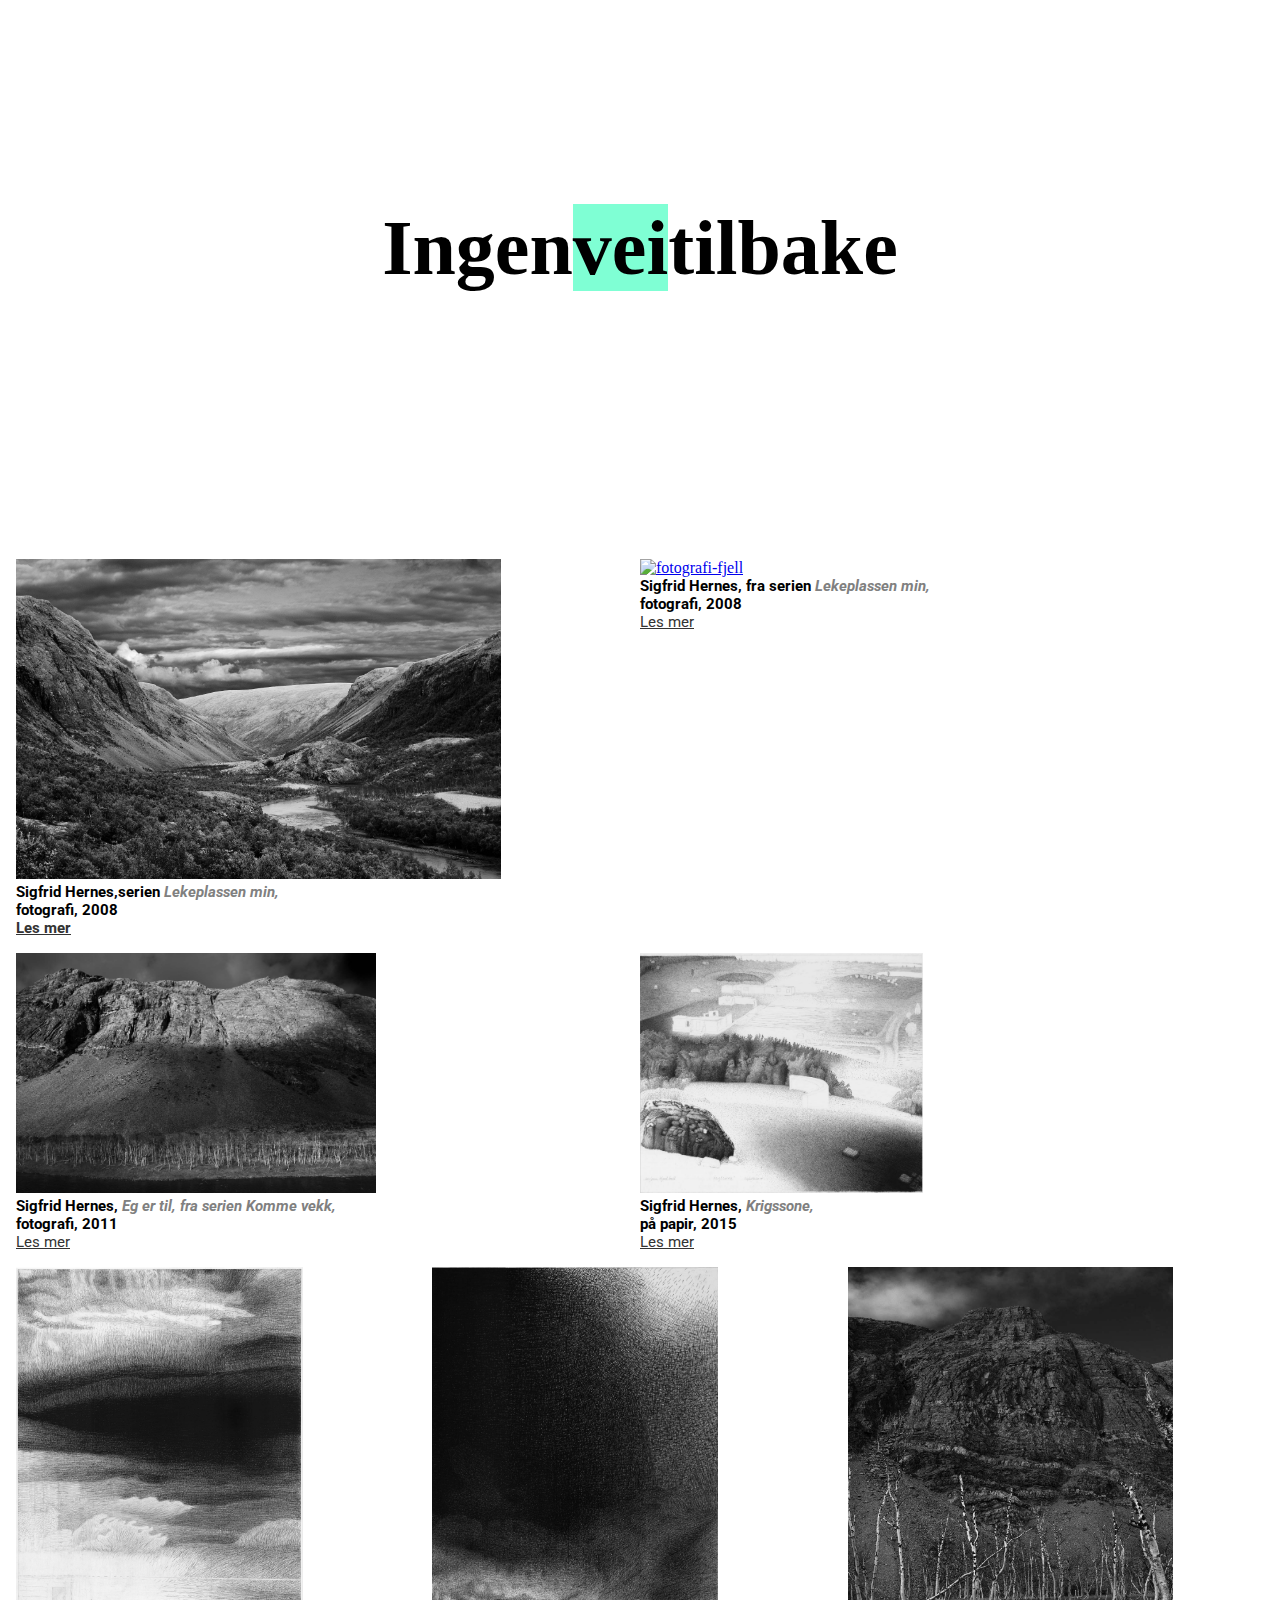
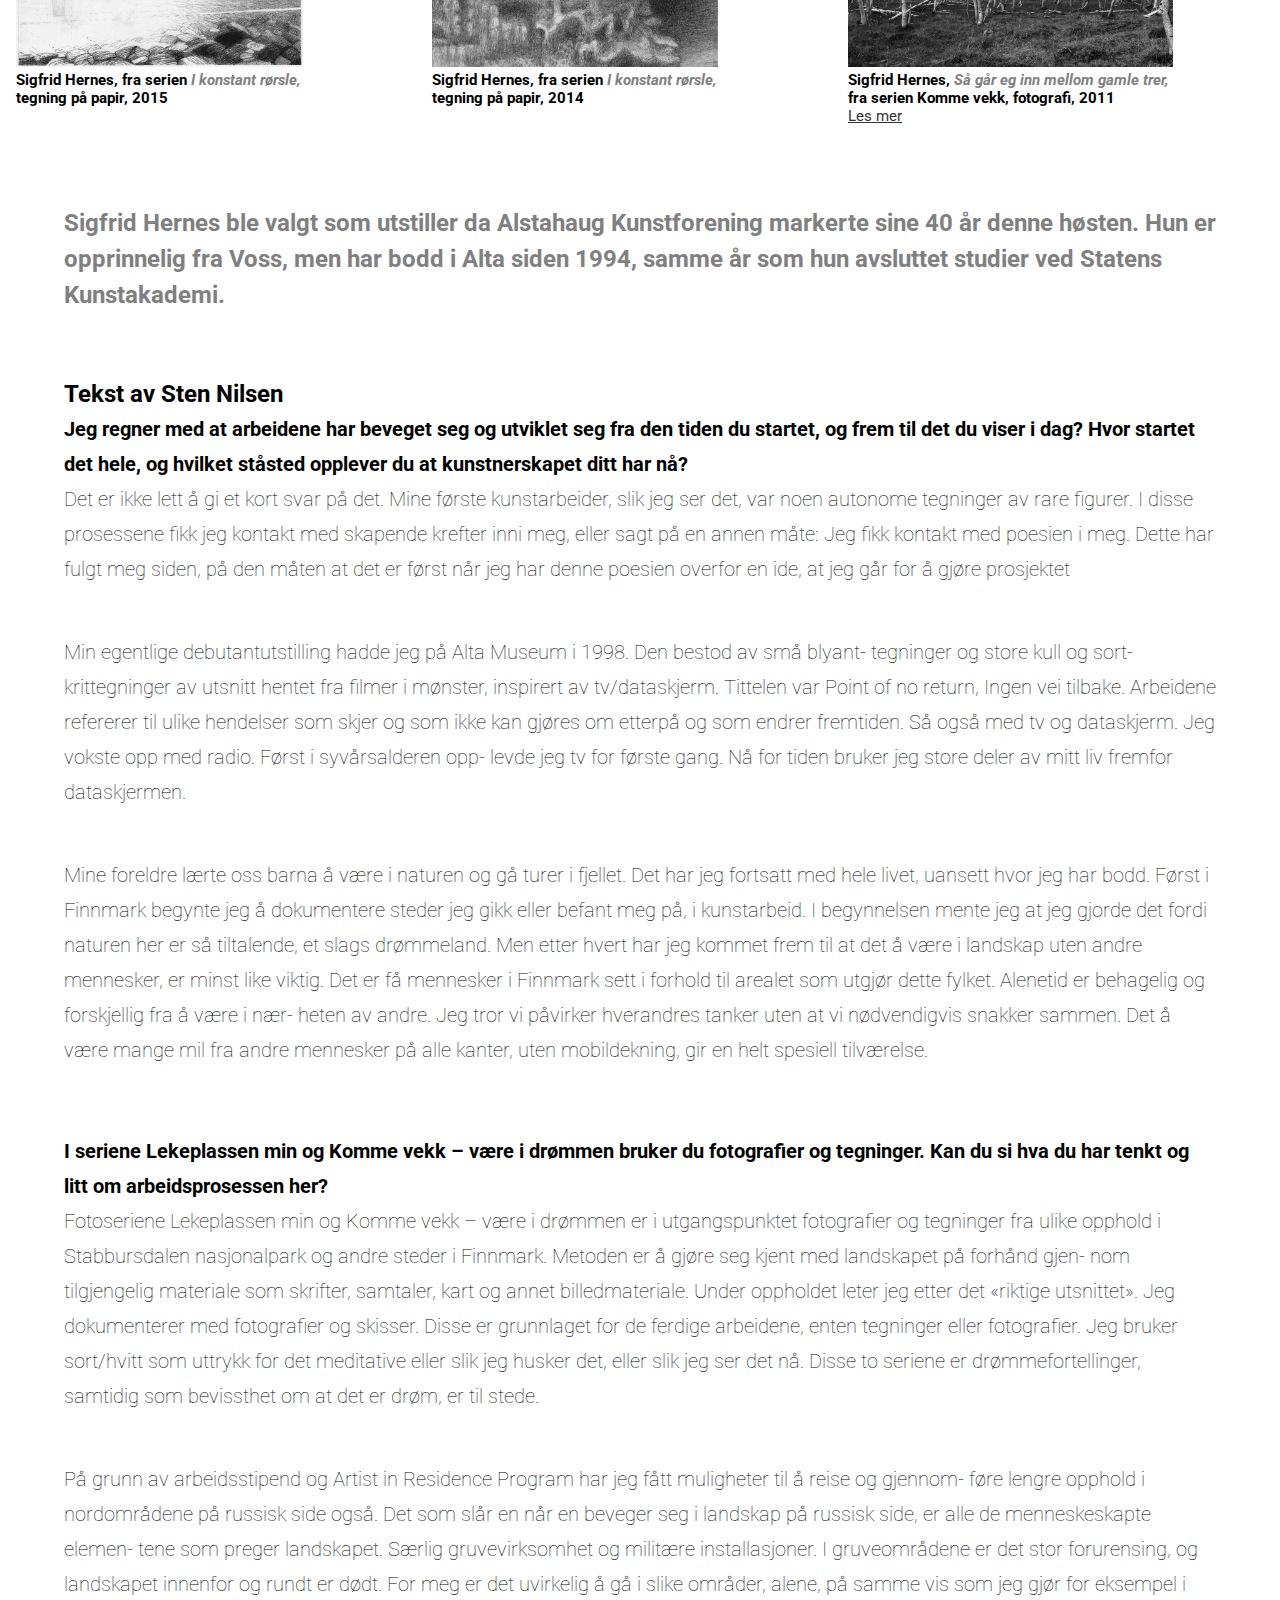
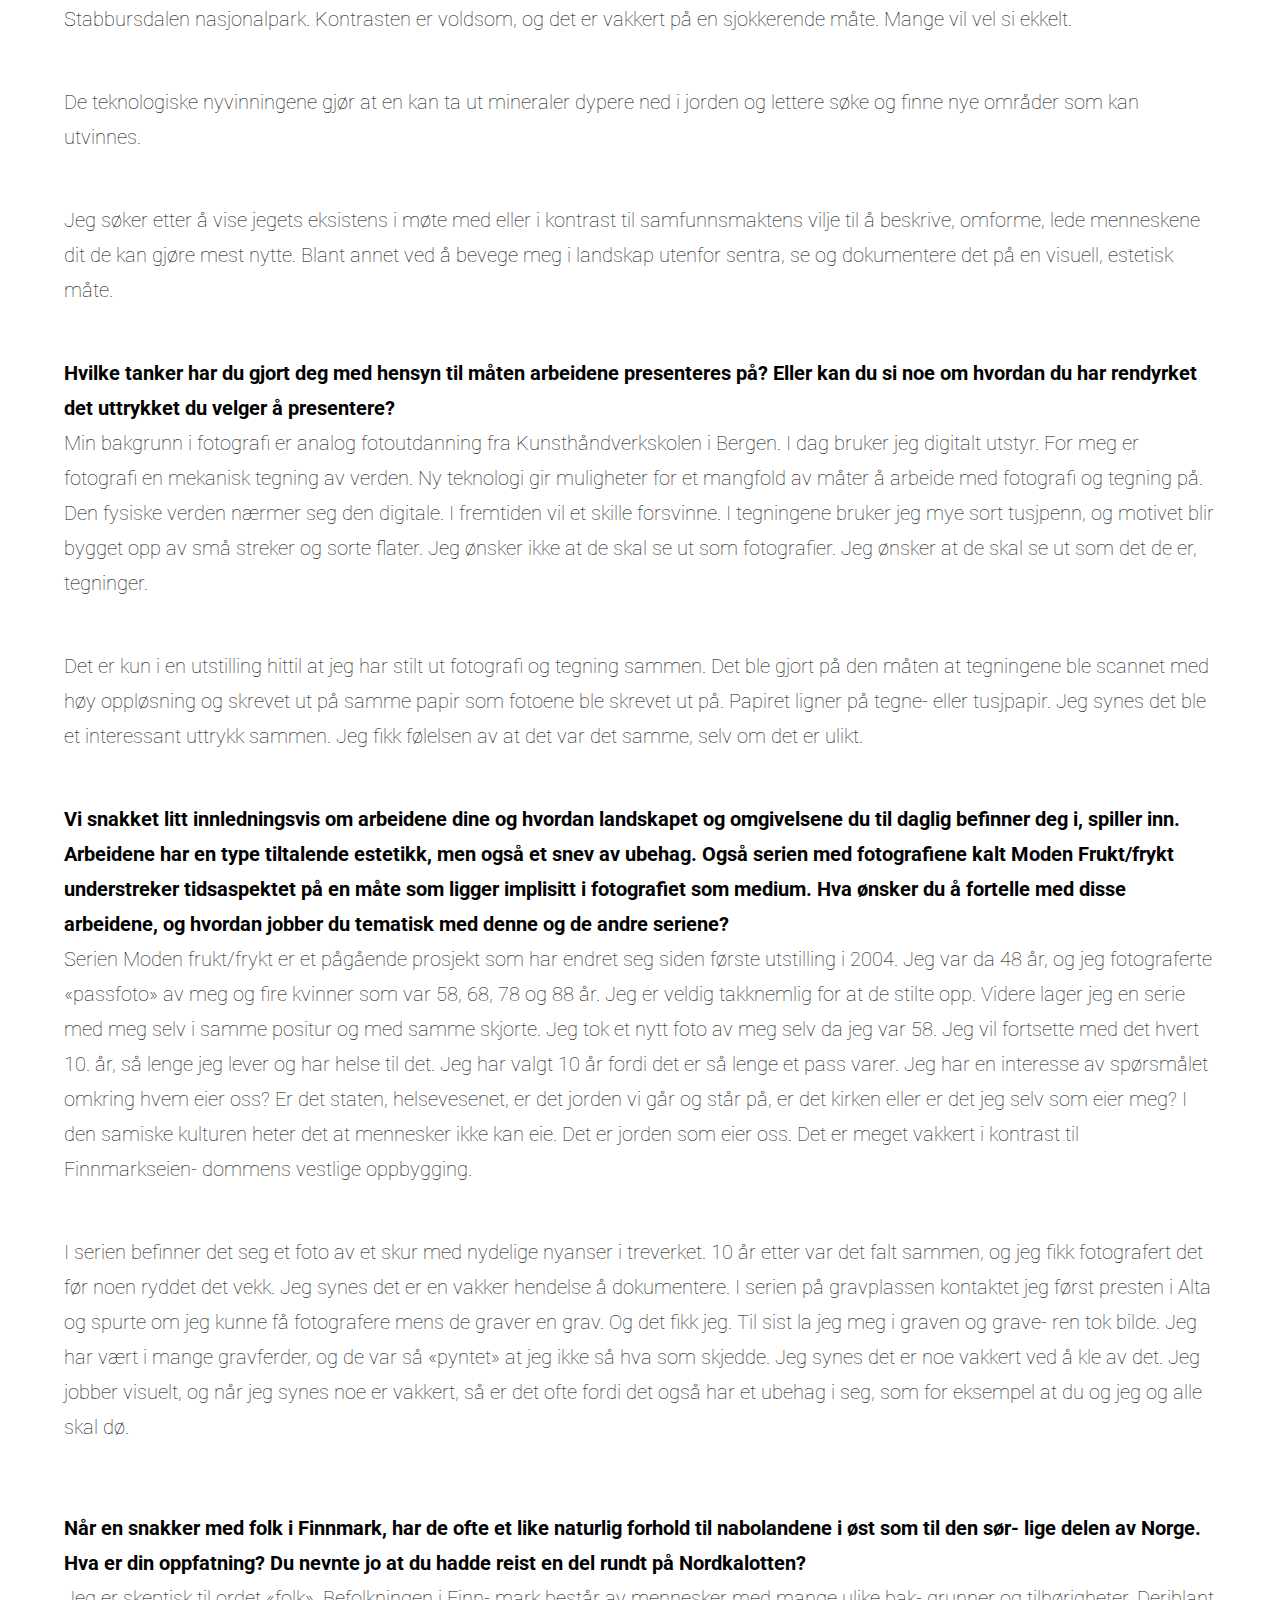
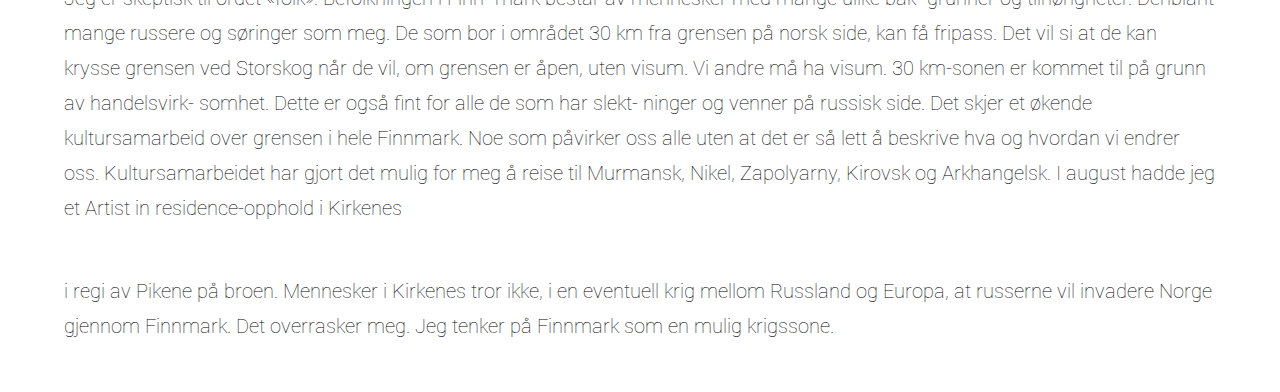
==== commit a0a286fc: "text link" ====
--- a/index.html
+++ b/index.html
@@ -16,7 +16,7 @@
 <body>
     <article>
         <header class="main-header">
-            <h1>Ingen vei tilbake</h1>
+            <h1><span class="ingen">Ingen</span><span class="vei">vei</span><span class="tilbake">tilbake</span></h1>
         </header>
 
         <section class="gallery">
@@ -27,7 +27,8 @@
                     <a href="large-image1.html">
                         <img src="images/Lekeplassen-min2-2008.jpg" alt="fotografi-dal">
                     </a>
-                    <figcaption>Sigfrid Hernes,serien <cite>Lekeplassen min,</cite><span class="line-feed">fotografi, 2008</span></figcaption>
+                    <figcaption>Sigfrid Hernes,serien <cite>Lekeplassen min,</cite><span class="line-feed">fotografi, 2008</span>
+                    <a class="font-color" href="#text-link1">Les mer</a></figcaption>
                 </figure>
 
                 <figure>
@@ -35,6 +36,7 @@
                         <img src="images/Lekeplassen-min-2008.jpg" alt="fotografi-fjell">
                     </a>
                     <figcaption>Sigfrid Hernes, fra serien <cite>Lekeplassen min,</cite><span class="line-feed">fotografi, 2008</span></figcaption>
+                    <a class="font-color" href="#text-link1">Les mer</a>
                 </figure>
             </div>
 
@@ -44,6 +46,7 @@
                         <img src="images/Komme-vekk-1-2011.jpg" alt="eg er til">
                     </a>
                     <figcaption>Sigfrid Hernes, <cite>Eg er til, fra serien Komme vekk,</cite><span class="line-feed">fotografi, 2011</span></figcaption>
+                    <a class="font-color" href="#text-link1">Les mer</a>
                 </figure>
 
                 <figure>
@@ -51,6 +54,7 @@
                         <img src="images/Krigssone-2015.jpg" alt="tegning">
                          </a>
                     <figcaption>Sigfrid Hernes, <cite>Krigssone,</cite><span class="line-feed">på papir, 2015</span> </figcaption>
+                    <a class="font-color" href="#text-link2">Les mer</a>
                 </figure>
             </div>
 
@@ -75,6 +79,7 @@
                     </a>
                     <figcaption>Sigfrid Hernes, <cite>Så går eg inn mellom gamle trer,</cite><span class="line-feed">fra serien Komme vekk, fotografi,
                         2011</span></figcaption>
+                    <a class="font-color" href="#text-link1">Les mer</a>
                 </figure>
             </div>
         </section>
@@ -101,17 +106,15 @@
                     prosjektet
                 </p>
                
-                <p>
-                    Min egentlige debutantutstilling hadde jeg på Alta Museum i 1998. Den bestod av små blyant-
+                <p class="line-heigt">Min egentlige debutantutstilling hadde jeg på Alta Museum i 1998. Den bestod av små blyant-
                     tegninger og store kull og sort-krittegninger av utsnitt hentet fra filmer i mønster, inspirert av
                     tv/dataskjerm. Tittelen var Point of no return, Ingen vei tilbake. Arbeidene refererer til ulike
                     hendelser som skjer og som ikke kan gjøres om etterpå og som endrer fremtiden. Så også med tv og
                     dataskjerm. Jeg vokste opp med radio. Først i syvårsalderen opp- levde jeg tv for første gang. Nå
                     for tiden bruker jeg store deler av mitt liv fremfor dataskjermen.
                 </p>
-                <p class="line-heigt"></p>
-                <p>
-                    Mine foreldre lærte oss barna å være i naturen og gå turer i fjellet. Det har jeg fortsatt med hele
+            
+                <p class="line-heigt">Mine foreldre lærte oss barna å være i naturen og gå turer i fjellet. Det har jeg fortsatt med hele
                     livet, uansett hvor jeg har bodd. Først i Finnmark begynte jeg å dokumentere steder jeg gikk eller
                     befant meg på, i kunstarbeid. I begynnelsen mente jeg at jeg gjorde det fordi naturen her er så
                     tiltalende, et slags drømmeland. Men etter hvert har jeg kommet frem til at det å være i landskap
@@ -120,13 +123,13 @@
                     andre. Jeg tror vi påvirker hverandres tanker uten at vi nødvendigvis snakker sammen. Det å være
                     mange mil fra andre mennesker på alle kanter, uten mobildekning, gir en helt spesiell tilværelse.
                 </p>
-                <p class="line-heigt"></p>
+                
 
                 <img src="" alt="">
-                <p class="bold">I seriene Lekeplassen min og Komme vekk – være i drømmen bruker du fotografier og
+                    <p class="bold" id="text-link1">I seriene Lekeplassen min og Komme vekk – være i drømmen bruker du fotografier og
                     tegninger.
                     Kan du si hva du har tenkt og litt om arbeidsprosessen her?</p>
-                <p>Fotoseriene Lekeplassen min og Komme vekk – være i drømmen er i utgangspunktet fotografier og
+                    <p class="line-heigt">Fotoseriene Lekeplassen min og Komme vekk – være i drømmen er i utgangspunktet fotografier og
                     tegninger fra
                     ulike opphold i Stabbursdalen nasjonalpark og andre steder i Finnmark. Metoden er å gjøre seg kjent
                     med landskapet
@@ -138,9 +141,9 @@
                     eller slik jeg husker
                     det, eller slik jeg ser det nå. Disse to seriene er drømmefortellinger, samtidig som bevissthet om
                     at det er drøm, er til stede. </p>
-                    <p class="line-heigt"></p>
-
-                <p>På grunn av arbeidsstipend og Artist in Residence Program har jeg fått muligheter til å reise og
+                    
+
+                    <p class="line-heigt">På grunn av arbeidsstipend og Artist in Residence Program har jeg fått muligheter til å reise og
                     gjennom- føre lengre opphold i
                     nordområdene på russisk side også. Det som slår en når en beveger seg i landskap på russisk side, er
                     alle de menneskeskapte elemen- tene
@@ -149,48 +152,45 @@
                     For meg er det uvirkelig å gå i slike områder, alene, på samme vis som jeg gjør for eksempel i
                     Stabbursdalen nasjonalpark. Kontrasten er voldsom, og det er vakkert på en sjokkerende måte. Mange
                     vil vel si ekkelt. </p>
-                    <p class="line-heigt"></p>
-
-                <p>De teknologiske nyvinningene gjør at en kan ta ut mineraler dypere ned i jorden og lettere søke og
+                    
+
+                    <p class="line-heigt">De teknologiske nyvinningene gjør at en kan ta ut mineraler dypere ned i jorden og lettere søke og
                     finne nye områder som kan utvinnes. </p>
-                    <p class="line-heigt"></p>
-
-                <p>Jeg søker etter å vise jegets eksistens i møte med eller i kontrast til samfunnsmaktens vilje til å
+                    
+
+                    <p class="line-heigt">Jeg søker etter å vise jegets eksistens i møte med eller i kontrast til samfunnsmaktens vilje til å
                     beskrive, omforme, lede menneskene
                     dit de kan gjøre mest nytte. Blant annet ved å bevege meg i landskap utenfor sentra, se og
                     dokumentere det på en visuell, estetisk måte. </p>
-                    <p class="line-heigt"></p>
+                    
 
                 <p class="bold">Hvilke tanker har du gjort deg med hensyn til måten arbeidene presenteres på? Eller kan
                     du si noe om hvordan du har rendyrket det uttrykket du velger å presentere?</p>
-                    <p class="line-heigt"></p>
-
-                <p>Min bakgrunn i fotografi er analog fotoutdanning fra Kunsthåndverkskolen i Bergen. I dag bruker jeg
+
+                    <p class="line-heigt">Min bakgrunn i fotografi er analog fotoutdanning fra Kunsthåndverkskolen i Bergen. I dag bruker jeg
                     digitalt utstyr. For meg er fotografi en mekanisk tegning av verden.
                     Ny teknologi gir muligheter for et mangfold av måter å arbeide med fotografi og tegning på. Den
                     fysiske verden nærmer seg den digitale. I fremtiden vil et skille forsvinne.
                     I tegningene bruker jeg mye sort tusjpenn, og motivet blir bygget opp av små streker og sorte
                     flater. Jeg ønsker ikke at de skal se ut som fotografier. Jeg ønsker at de skal se ut som det de er,
                     tegninger. </p>
-                    <p class="line-heigt"></p>
-
-                <p>Det er kun i en utstilling hittil at jeg har stilt ut fotografi og tegning sammen. Det ble gjort på
+                    
+
+                    <p class="line-heigt">Det er kun i en utstilling hittil at jeg har stilt ut fotografi og tegning sammen. Det ble gjort på
                     den måten at tegningene ble scannet med høy oppløsning og skrevet ut på samme papir som fotoene ble
                     skrevet ut på.
                     Papiret ligner på tegne- eller tusjpapir. Jeg synes det ble et interessant uttrykk sammen. Jeg fikk
                     følelsen av at det var det samme, selv om det er ulikt. </p>
-                    <p class="line-heigt"></p>
-
-                <p class="bold">Vi snakket litt innledningsvis om arbeidene dine og hvordan landskapet og omgivelsene du
+
+                    <p class="bold">Vi snakket litt innledningsvis om arbeidene dine og hvordan landskapet og omgivelsene du
                     til daglig befinner deg i, spiller inn.
                     Arbeidene har en type tiltalende estetikk, men også et snev av ubehag. Også serien med fotografiene
                     kalt Moden Frukt/frykt understreker tidsaspektet på en måte som ligger implisitt i fotografiet som
                     medium.
                     Hva ønsker du å fortelle med disse arbeidene, og hvordan jobber du tematisk med denne og de andre
                     seriene?</p>
-                    <p class="line-heigt"></p>
-
-                <p>Serien Moden frukt/frykt er et pågående prosjekt som har endret seg siden første utstilling i 2004.
+
+                    <p class="line-heigt">Serien Moden frukt/frykt er et pågående prosjekt som har endret seg siden første utstilling i 2004.
                     Jeg var da 48 år, og jeg fotograferte «passfoto» av meg og fire kvinner som var 58, 68, 78 og 88 år.
                     Jeg er veldig takknemlig for at de stilte opp.
                     Videre lager jeg en serie med meg selv i samme positur og med samme skjorte. Jeg tok et nytt foto av
@@ -200,8 +200,8 @@
                     hvem eier oss? Er det staten, helsevesenet, er det jorden vi går og står på, er det kirken eller er
                     det jeg selv som eier meg? I den samiske kulturen heter det at mennesker ikke kan eie. Det er jorden
                     som eier oss. Det er meget vakkert i kontrast til Finnmarkseien- dommens vestlige oppbygging. </p>
-                    <p class="line-heigt"></p>
-                <p>I serien befinner det seg et foto av et skur med nydelige nyanser i treverket. 10 år etter var det
+                    
+                    <p class="line-heigt">I serien befinner det seg et foto av et skur med nydelige nyanser i treverket. 10 år etter var det
                     falt sammen, og jeg fikk fotografert det før noen ryddet det vekk.
                     Jeg synes det er en vakker hendelse å dokumentere. I serien på gravplassen kontaktet jeg først
                     presten i Alta og spurte om jeg kunne få fotografere mens de graver en grav.
@@ -210,15 +210,14 @@
                     kle av det.
                     Jeg jobber visuelt, og når jeg synes noe er vakkert, så er det ofte fordi det også har et ubehag i
                     seg, som for eksempel at du og jeg og alle skal dø. </p>
-                    <p class="line-heigt"></p>
 
                 <img src="" alt="">
 
-                <p class="bold">Når en snakker med folk i Finnmark, har de ofte et like naturlig forhold til nabolandene
+                <p class="bold" id="text-link2">Når en snakker med folk i Finnmark, har de ofte et like naturlig forhold til nabolandene
                     i øst som til den sør- lige delen av Norge.
                     Hva er din oppfatning? Du nevnte jo at du hadde reist en del rundt på Nordkalotten? </p>
-                    <p class="line-heigt"></p>
-                <p>Jeg er skeptisk til ordet «folk». Befolkningen i Finn- mark består av mennesker med mange ulike bak-
+                   
+                <p class="line-heigt">Jeg er skeptisk til ordet «folk». Befolkningen i Finn- mark består av mennesker med mange ulike bak-
                     grunner og tilhørigheter.
                     Deriblant mange russere og søringer som meg. De som bor i området 30 km fra grensen på norsk side,
                     kan få fripass. Det vil si at de kan krysse grensen ved Storskog når de vil,
@@ -228,8 +227,8 @@
                     det er så lett å beskrive hva og hvordan vi endrer oss. Kultursamarbeidet har gjort det mulig for
                     meg å reise til Murmansk, Nikel, Zapolyarny, Kirovsk og Arkhangelsk.
                     I august hadde jeg et Artist in residence-opphold i Kirkenes </p>
-                    <p class="line-heigt"></p>
-                <p>i regi av Pikene på broen. Mennesker i Kirkenes tror ikke, i en eventuell krig mellom Russland og
+                    
+                <p class="line-heigt">i regi av Pikene på broen. Mennesker i Kirkenes tror ikke, i en eventuell krig mellom Russland og
                     Europa, at russerne vil invadere Norge gjennom Finnmark. Det overrasker meg.
                     Jeg tenker på Finnmark som en mulig krigssone. </p>
 
--- a/style.css
+++ b/style.css
@@ -42,7 +42,27 @@
 .main-header h1{
     font-size: 78px;
     font-family: 'Times New Roman', Times, serif;
-
+}
+
+
+.ingen{
+    
+    
+    grid-column: 1 ;
+   grid-row: 1 / 4;
+}
+
+.vei{
+    
+    grid-column: 2 / 4;
+   grid-row: 3 ;
+    background-color: aquamarine;
+}
+
+.tilbake{
+    
+    grid-column: 3 ;
+    grid-row: 1 / 3;
 }
 
 /*images text style*/
@@ -56,6 +76,22 @@
 cite{
     color: var( --clr-primary-500) ;
 }
+
+.font-color{
+    color: var(--clr-primary-200) ;
+    font-family: 'Roboto', sans-serif;
+    font-size: 15px;
+}
+
+/* .image-link-box{
+    position: absolute;
+    bottom: -1rem;
+    left: 1rem;
+    width: 40px;
+    height: 20px;
+    color: white;
+
+} */
 
 /* figure {
     align-items: center;
@@ -168,7 +204,7 @@
 font-size: 24px;
 line-height: 36px;
 margin-bottom: 4rem;
-color: var(--clr-primary-800);
+color: var( --clr-primary-500);
 background-color: rgb(255, 255, 255);
 }
 
@@ -201,7 +237,7 @@
 
 
 
-@media only screen and (max-width: 780px) { /*mobil og ipad      Desktop*/
+@media only screen and (max-width: 780px) { /*mobil og ipad*/ /*desktop*/
     .first-picture-row {
         display: grid;
         grid-template-columns: 1fr;
@@ -217,10 +253,12 @@
         display: grid;
         grid-template-columns: 1fr ;
         grid-template-rows: 2fr ;
+        /* padding-left: 40px; */
     }
 
     .first-picture-row img{
         height: 16rem;
+        margin-top: 1rem;
     }
 
     .second-picture-row img{
@@ -228,7 +266,12 @@
     }
 
     .third-picture-row img{
-        height: 15rem; 
+        /*height: 15rem;*/
+        min-height: 340px;
+        max-width: 350px;
+
+
+        /* padding-left: 30px; */
     }
 
     /* .gallery{
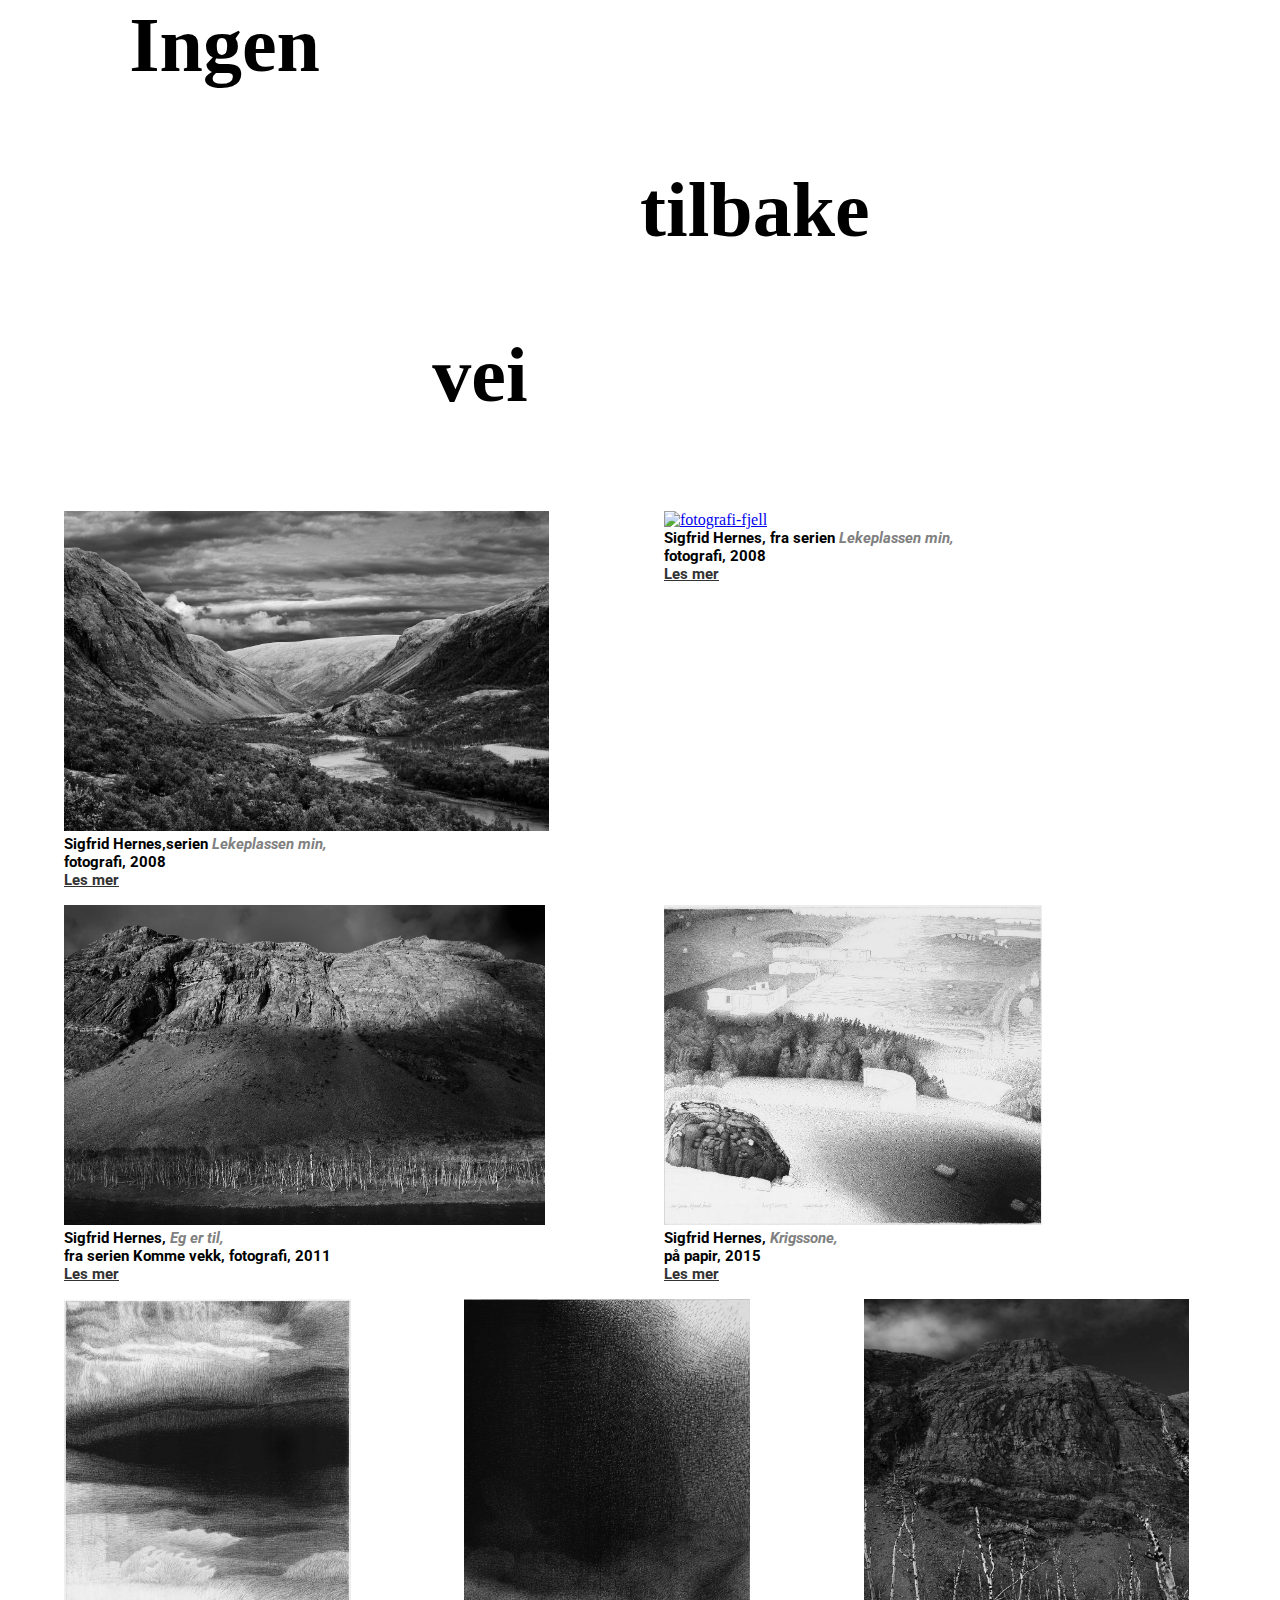
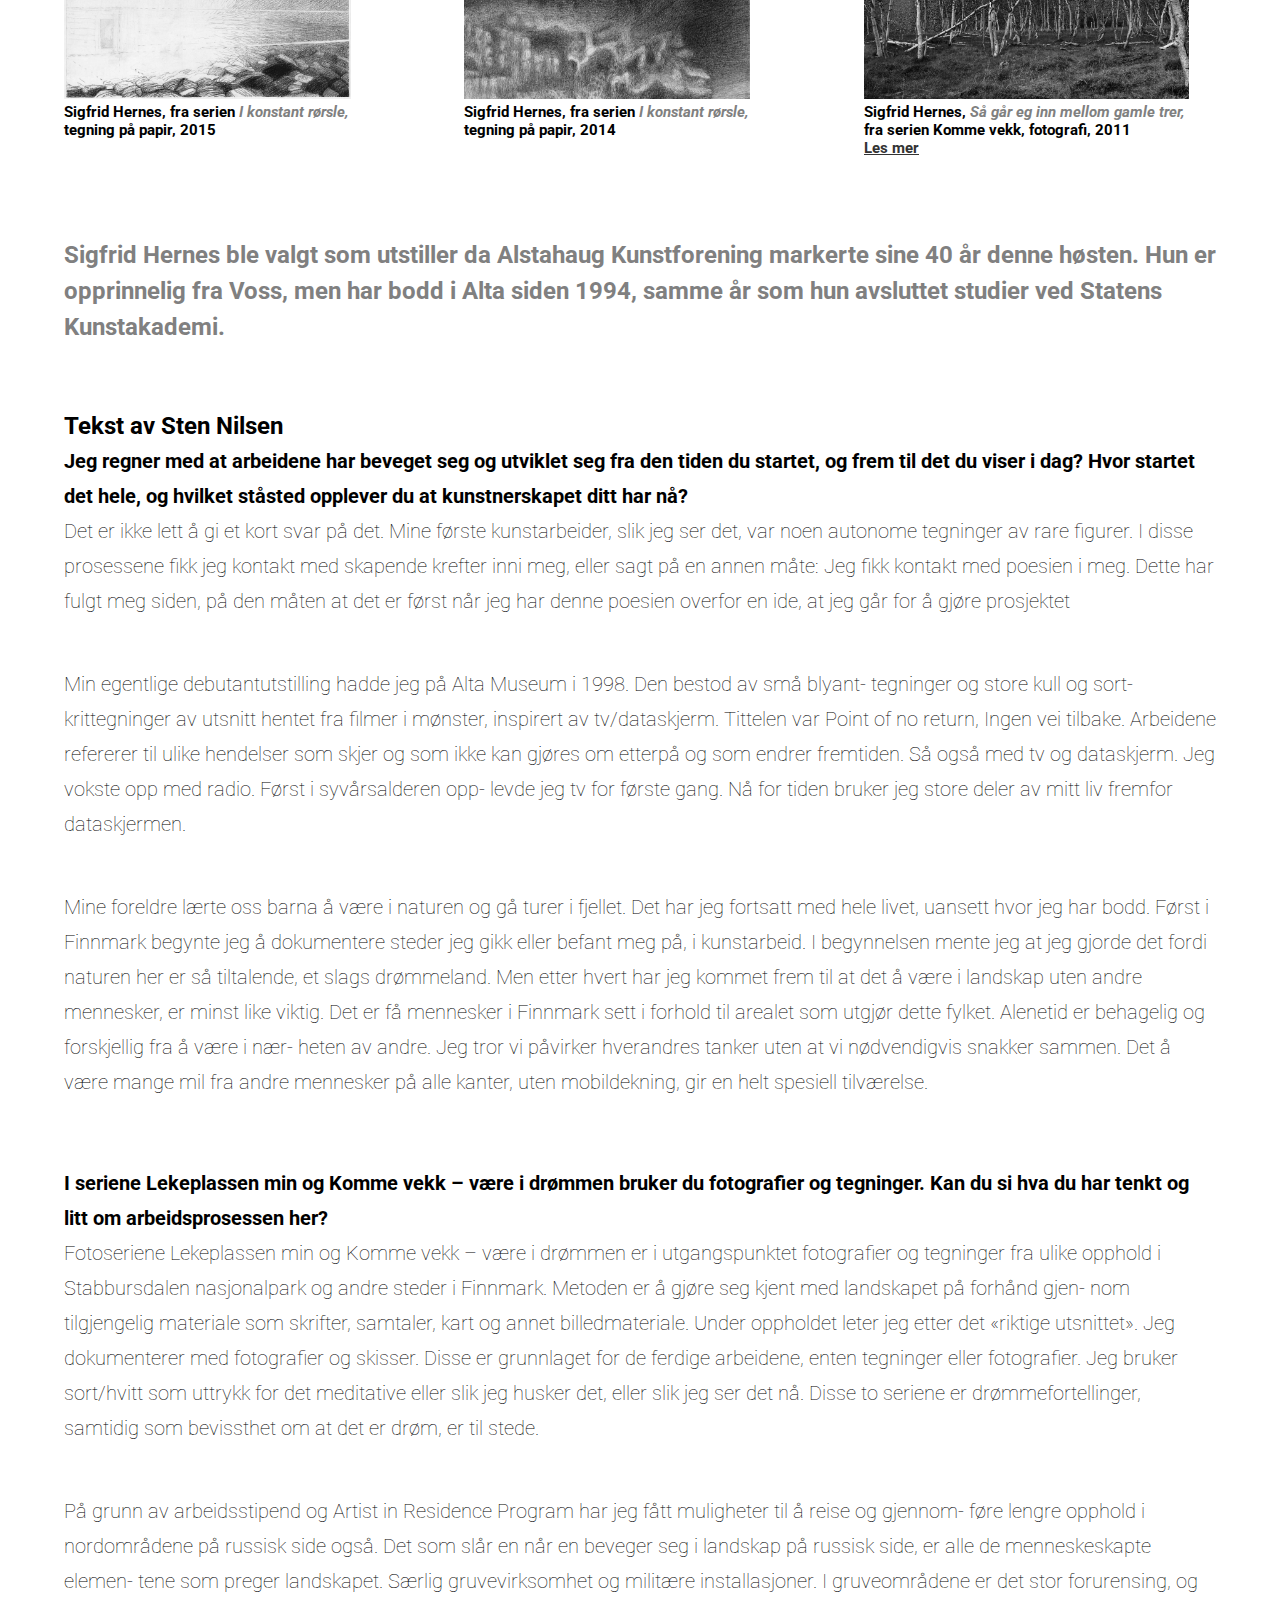
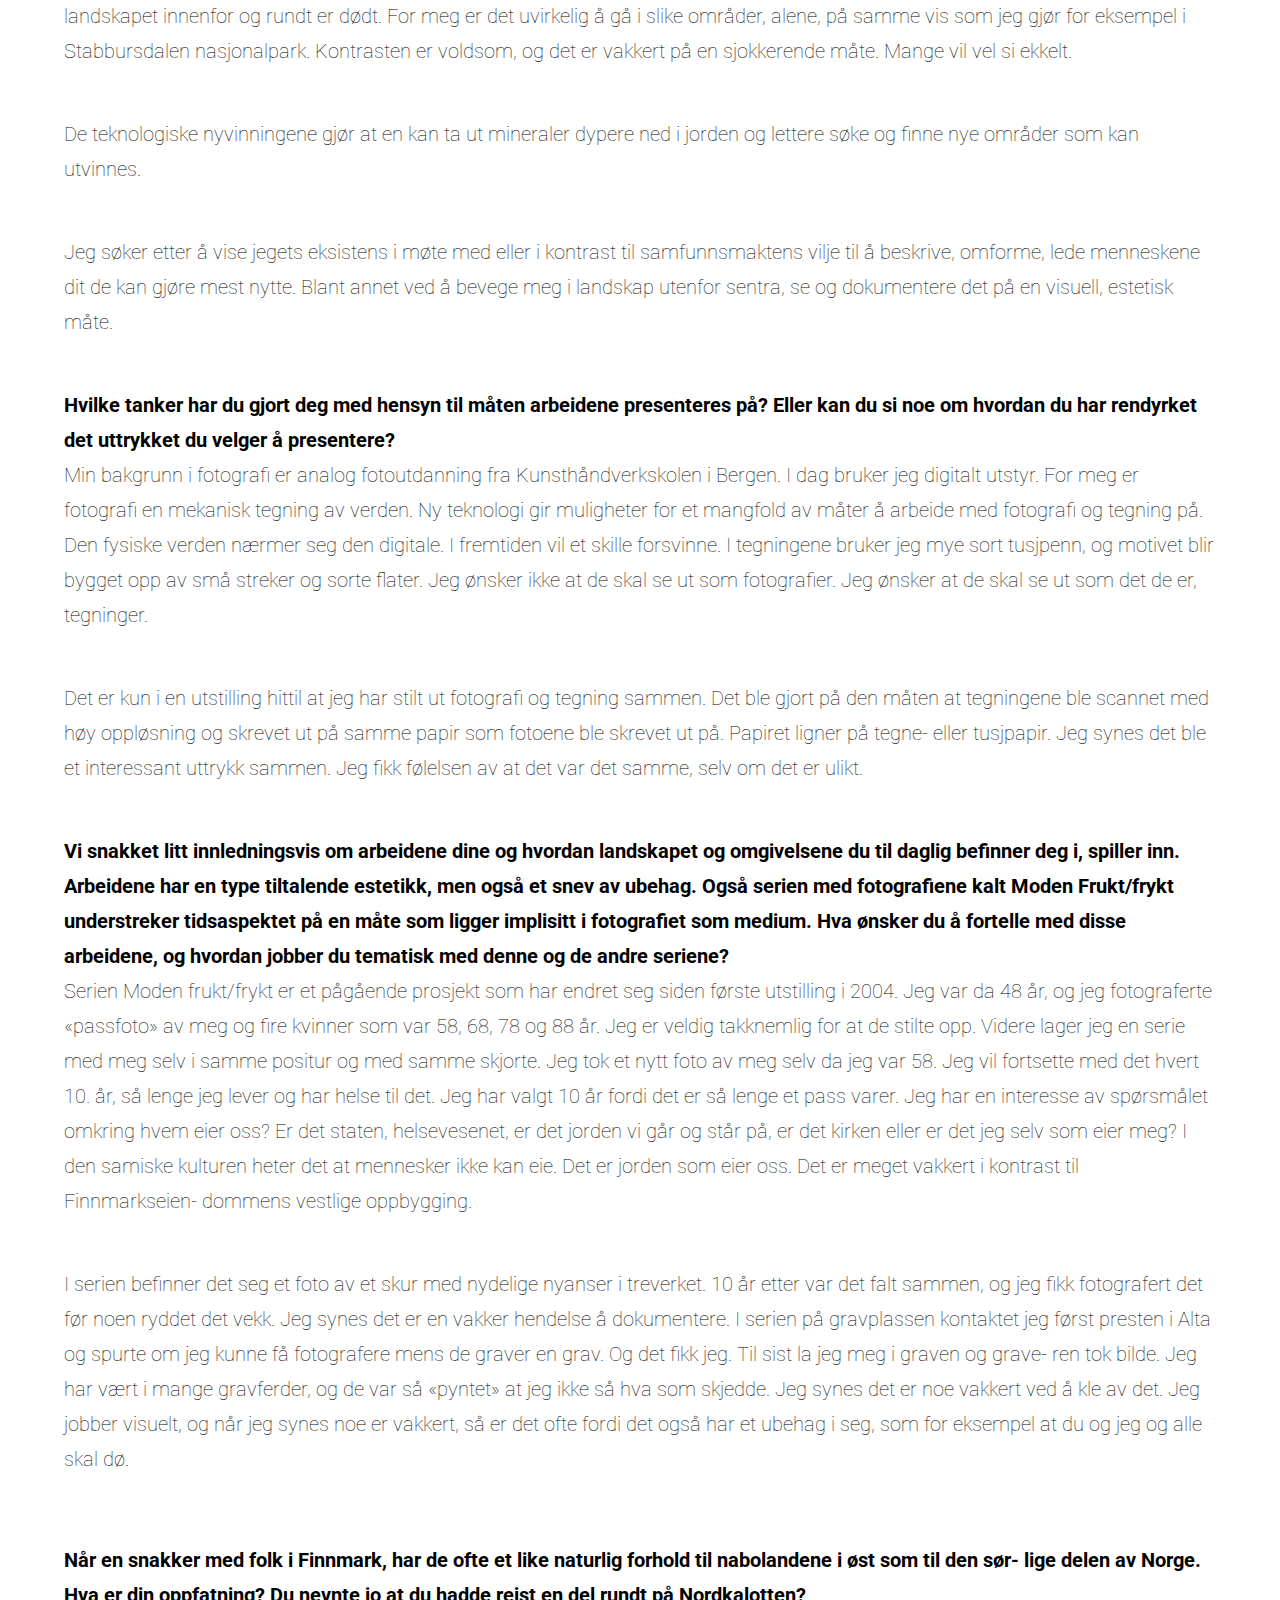
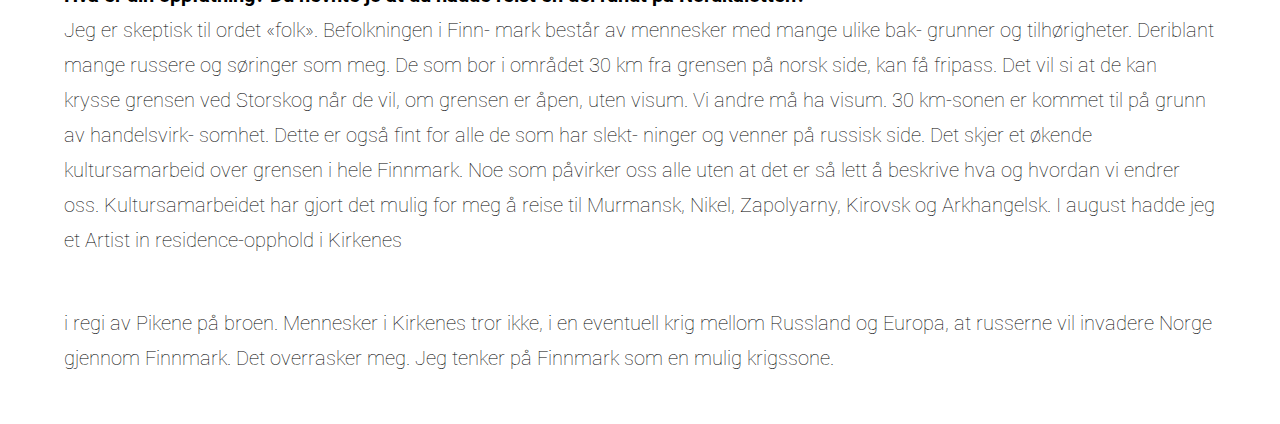
==== commit f72526c8: "desktop size box" ====
--- a/index.html
+++ b/index.html
@@ -16,11 +16,12 @@
 <body>
     <article>
         <header class="main-header">
-            <h1><span class="ingen">Ingen</span><span class="vei">vei</span><span class="tilbake">tilbake</span></h1>
+            <div class="head1"><h1>Ingen</h1></div>
+            <div class="head8"><h1>vei</h1></div>
+            <div class="head6"><h1>tilbake</h1></div>
         </header>
 
         <section class="gallery">
-
 
             <div class="first-picture-row">
                 <figure>
@@ -35,26 +36,27 @@
                     <a href="large-image2.html">
                         <img src="images/Lekeplassen-min-2008.jpg" alt="fotografi-fjell">
                     </a>
-                    <figcaption>Sigfrid Hernes, fra serien <cite>Lekeplassen min,</cite><span class="line-feed">fotografi, 2008</span></figcaption>
-                    <a class="font-color" href="#text-link1">Les mer</a>
+                    <figcaption>Sigfrid Hernes, fra serien <cite>Lekeplassen min,</cite><span class="line-feed">fotografi, 2008</span>
+                    <a class="font-color" href="#text-link1">Les mer</a></figcaption>
                 </figure>
             </div>
 
             <div class="second-picture-row">
+                
                 <figure>
                     <a href="large-image3.html">
                         <img src="images/Komme-vekk-1-2011.jpg" alt="eg er til">
                     </a>
-                    <figcaption>Sigfrid Hernes, <cite>Eg er til, fra serien Komme vekk,</cite><span class="line-feed">fotografi, 2011</span></figcaption>
-                    <a class="font-color" href="#text-link1">Les mer</a>
-                </figure>
-
+                    <figcaption>Sigfrid Hernes, <cite>Eg er til,</cite><span class="line-feed">fra serien Komme vekk, fotografi, 2011</span>
+                    <a class="font-color" href="#text-link1">Les mer</a></figcaption>
+                </figure>
+         
                 <figure>
                     <a href="large-image4.html">
                         <img src="images/Krigssone-2015.jpg" alt="tegning">
                          </a>
-                    <figcaption>Sigfrid Hernes, <cite>Krigssone,</cite><span class="line-feed">på papir, 2015</span> </figcaption>
-                    <a class="font-color" href="#text-link2">Les mer</a>
+                    <figcaption>Sigfrid Hernes, <cite>Krigssone,</cite><span class="line-feed">på papir, 2015</span> 
+                    <a class="font-color" href="#text-link2">Les mer</a></figcaption>
                 </figure>
             </div>
 
@@ -78,8 +80,7 @@
                         <img src="images/Komme-vekk-2-2011.jpg" alt="fotografi-trær">
                     </a>
                     <figcaption>Sigfrid Hernes, <cite>Så går eg inn mellom gamle trer,</cite><span class="line-feed">fra serien Komme vekk, fotografi,
-                        2011</span></figcaption>
-                    <a class="font-color" href="#text-link1">Les mer</a>
+                        2011</span><a class="font-color" href="#text-link1">Les mer</a></figcaption>
                 </figure>
             </div>
         </section>
--- a/style.css
+++ b/style.css
@@ -1,27 +1,26 @@
-:root{
-    
-    --clr-primary-900:hsl(0, 0%, 100%);
-    --clr-primary-800:hsl(0, 0%, 90%);
-    --clr-primary-800:hsl(0, 0%, 80%);
-    --clr-primary-800:hsl(0, 0%, 75%);
-    --clr-primary-700:hsl(0, 0%, 70%);
-    --clr-primary-600:hsl(0, 0%, 60%);
-    --clr-primary-500:hsl(0, 0%, 50%);
-    --clr-primary-400:hsl(0, 0%, 40%);
-    --clr-primary-300:hsl(0, 0%, 30%);
-    --clr-primary-200:hsl(0, 0%, 20%);
-    --clr-primary-100:hsl(0, 0%, 10%); 
-    --clr-primary-100:hsl(0, 0%, 0%);
-}
-
-*{
-    margin: 0;
-    padding: 0;
-    box-sizing: border-box;
-}
-
-img{
-    max-width: 100%;
+:root {
+  --clr-primary-900: hsl(0, 0%, 100%);
+  --clr-primary-800: hsl(0, 0%, 90%);
+  --clr-primary-800: hsl(0, 0%, 80%);
+  --clr-primary-800: hsl(0, 0%, 75%);
+  --clr-primary-700: hsl(0, 0%, 70%);
+  --clr-primary-600: hsl(0, 0%, 60%);
+  --clr-primary-500: hsl(0, 0%, 50%);
+  --clr-primary-400: hsl(0, 0%, 40%);
+  --clr-primary-300: hsl(0, 0%, 30%);
+  --clr-primary-200: hsl(0, 0%, 20%);
+  --clr-primary-100: hsl(0, 0%, 10%);
+  --clr-primary-100: hsl(0, 0%, 0%);
+}
+
+* {
+  margin: 0;
+  padding: 0;
+  box-sizing: border-box;
+}
+
+img {
+  max-width: 100%;
 }
 
 /* article{
@@ -30,22 +29,17 @@
 
 /*header*/
 
-.main-header{
-    min-height: 55vh;
-    display: flex; /* overskriften blir midtstilt og responsiv  */
-    flex-direction: column;
-    align-items: center;
-    justify-content: center;
-    /* background-color: cornflowerblue; */
-}
-
-.main-header h1{
-    font-size: 78px;
-    font-family: 'Times New Roman', Times, serif;
-}
-
-
-.ingen{
+.main-header {
+  min-height: 55vh;
+}
+
+
+.main-header h1 {
+  font-size: 78px;
+  font-family: "Times New Roman", Times, serif;
+}
+
+/* .ingen{
     
     
     grid-column: 1 ;
@@ -63,24 +57,24 @@
     
     grid-column: 3 ;
     grid-row: 1 / 3;
-}
+} */
 
 /*images text style*/
 
-figcaption{
-    font-family: 'Roboto', sans-serif;
-    font-size: 15px;
-    font-weight: 700;
-}
-
-cite{
-    color: var( --clr-primary-500) ;
-}
-
-.font-color{
-    color: var(--clr-primary-200) ;
-    font-family: 'Roboto', sans-serif;
-    font-size: 15px;
+figcaption {
+  font-family: "Roboto", sans-serif;
+  font-size: 15px;
+  font-weight: 700;
+}
+
+cite {
+  color: var(--clr-primary-500);
+}
+
+.font-color {
+  color: var(--clr-primary-200);
+  font-family: "Roboto", sans-serif;
+  font-size: 15px;
 }
 
 /* .image-link-box{
@@ -116,57 +110,63 @@
 /*images style*/
 
 figure.fig-margin {
-    margin-bottom: 1rem;
-}
-
-.first-picture-row {  /* første to bildene*/
-    display: grid;
-    grid-template-columns: 1fr 1fr;
-}
-
-.first-picture-row img{
-    height: 20rem;
-    object-fit: cover; /* for å unngå å strekke bilde, beskjærer bilde*/ 
-    /* margin-bottom: 1rem; */
-}
-
-.second-picture-row{  /*andre rad, to bilder*/
-    display: grid;
-    grid-template-columns: 1fr 1fr;
-}
-
-.second-picture-row img{
-    height: 15rem; 
-    object-fit: cover;
-    margin-top: 1rem;
-}
-
-.third-picture-row{     /*tredje rad tre bilder*/
-    display: grid;
-    grid-template-columns: 1fr 1fr 1fr;
-}
-
-.third-picture-row img{
-    height: 25rem; 
-    object-fit: cover;
-    margin-top: 1rem;
-}
-
-.gallery{
-     /* width: 100%;  */
-    max-width: 80rem; 
-    margin: auto; 
-    margin-top: cover;
-    margin-bottom: 4rem;
-    margin-top:3rem;
-
-    padding: 1rem;
-    
-    /* background-color: rgb(167, 106, 26); */
- }
-
-
-     /* display: grid; 
+  margin-bottom: 1rem;
+}
+
+.first-picture-row {
+  /* første to bildene*/
+  display: grid;
+  grid-template-columns: 1fr 1fr;
+}
+
+.first-picture-row img {
+  height: 20rem;
+  object-fit: cover; /* for å unngå å strekke bilde, beskjærer bilde*/
+  /* margin-bottom: 1rem; */
+}
+
+.images-grid {
+  float: left;
+}
+.second-picture-row {
+  /*andre rad, to bilder*/
+  display: grid;
+  grid-template-columns: 1fr 1fr;
+}
+
+.second-picture-row img {
+  height: 20rem;
+  object-fit: cover;
+  margin-top: 1rem;
+}
+
+.third-picture-row {
+  /*tredje rad tre bilder*/
+  display: grid;
+  grid-template-columns: 1fr 1fr 1fr;
+}
+
+.third-picture-row img {
+  height: 25rem;
+  object-fit: cover;
+  margin-top: 1rem;
+}
+
+.gallery {
+  /* width: 100%;  */
+  max-width: 80rem;
+  margin: auto;
+  margin-top: cover;
+  margin-bottom: 4rem;
+  /* margin-top:3rem; */
+  margin-left: 3rem;
+
+  padding: 1rem;
+
+  /* background-color: rgb(167, 106, 26); */
+}
+
+/* display: grid; 
 
     grid-template-columns: 3fr 1fr 3fr;
 
@@ -182,51 +182,50 @@
 
 /*text container*/
 
-.container{
-    width: 90%;
-    max-width: 80rem; 
-    margin: auto;
-    margin-top: cover;
-}  
-
-.line-heigt{
-    margin-bottom: 3rem;
-
-}
-
-.line-feed{
-    display: block;
-}
-
-p.ingress{
-font-family: 'Roboto', sans-serif;
-font-weight: 700; 
-font-size: 24px;
-line-height: 36px;
-margin-bottom: 4rem;
-color: var( --clr-primary-500);
-background-color: rgb(255, 255, 255);
-}
-
-.byline{
-font-family: 'Roboto', sans-serif;
-font-weight: 700; 
-font-size: 24px;
-}
-
-p.bold{
-    font-family: 'Roboto', sans-serif;
-    font-weight: 700; 
-    font-size: 20px;
-    line-height: 35px;  
-}
-
-p{
-    font-family: 'Roboto', sans-serif;
-    font-weight: 100;
-    font-size: 20px;
-    line-height: 35px;
-   background-color:white; 
+.container {
+  width: 90%;
+  max-width: 80rem;
+  margin: auto;
+  margin-top: cover;
+}
+
+.line-heigt {
+  margin-bottom: 3rem;
+}
+
+.line-feed {
+  display: block;
+}
+
+p.ingress {
+  font-family: "Roboto", sans-serif;
+  font-weight: 700;
+  font-size: 24px;
+  line-height: 36px;
+  margin-bottom: 4rem;
+  color: var(--clr-primary-500);
+  background-color: rgb(255, 255, 255);
+}
+
+.byline {
+  font-family: "Roboto", sans-serif;
+  font-weight: 700;
+  font-size: 24px;
+}
+
+p.bold {
+  font-family: "Roboto", sans-serif;
+  font-weight: 700;
+  font-size: 20px;
+  line-height: 35px;
+}
+
+p {
+  font-family: "Roboto", sans-serif;
+  font-weight: 100;
+  font-size: 20px;
+  line-height: 35px;
+  background-color: white;
 }
 
 /* .article-body b{
@@ -235,60 +234,117 @@
     line-height: 35px;
 } */
 
-
-
-@media only screen and (max-width: 780px) { /*mobil og ipad*/ /*desktop*/
-    .first-picture-row {
+/*large-image pages*/
+
+.top-right-button {
+  position: absolute;
+  top: 0.5rem;
+  right: 1rem;
+}
+
+.large-image-container {
+  position: relative;
+  text-align: center;
+}
+.large-image-container figcaption
+{
+    color: var(--clr-primary-100);
+    margin-left: 1rem;
+    margin-right: 1rem;
+}
+@media screen and (min-width: 781px) {
+    /*desktop*/
+
+    .main-header {
         display: grid;
-        grid-template-columns: 1fr;
-
-    }
-
-    .second-picture-row{
-        display: grid;
-        grid-template-columns: 1fr;
-    }
-    
-    .third-picture-row{
-        display: grid;
-        grid-template-columns: 1fr ;
-        grid-template-rows: 2fr ;
-        /* padding-left: 40px; */
-    }
-
-    .first-picture-row img{
-        height: 16rem;
-        margin-top: 1rem;
-    }
-
-    .second-picture-row img{
-        height: 16rem;
-    }
-
-    .third-picture-row img{
-        /*height: 15rem;*/
-        min-height: 340px;
-        max-width: 350px;
-
-
-        /* padding-left: 30px; */
-    }
-
-    /* .gallery{
+        width: 100%;
+        grid-template-areas: "head1 head2 head3"
+                             "head4 head5 head6"
+                             "head7 head8 head9";
+        grid-template-rows: 1fr 1fr 1fr;
+        grid-template-columns: 1fr 1fr 2fr;
+      
+      }
+      
+      .main-header > .head1 {
+          grid-area: head1;
+          text-align: right;
+      }
+      
+      .main-header > .head6 {
+          grid-area: head6;
+          text-align: left;
+      
+      }
+      
+      .main-header > .head8 {
+          grid-area: head8;
+          text-align: center;
+
+      }
+      
+  .large-image img {
+    max-height: 90vh; /* 90% av skjerm høyden */
+    max-width: auto;
+    min-width: none;
+  }
+
+  .desktop-size-box {
+    padding-top: 1rem;
+    width: fit-content; /*diven blir like bred som innholdet i boksen */
+    display: block;
+    margin-left: auto; /*midtsjustert*/
+    margin-right: auto;
+  }
+
+  .top-right-button {
+    top: 2rem;
+  }
+
+
+
+}
+@media only screen and (max-width: 780px) {
+  /*mobil og ipad*/ 
+  .first-picture-row {
+    display: grid;
+    grid-template-columns: 1fr;
+  }
+
+  .second-picture-row {
+    display: grid;
+    grid-template-columns: 1fr;
+  }
+
+  .third-picture-row {
+    display: grid;
+    grid-template-columns: 1fr;
+    grid-template-rows: 2fr;
+    /* padding-left: 40px; */
+  }
+
+  .first-picture-row img {
+    height: 16rem;
+    margin-top: 1rem;
+  }
+
+  .second-picture-row img {
+    height: 16rem;
+  }
+
+  .third-picture-row img {
+    /*height: 15rem;*/
+    min-height: 340px;
+    max-width: 350px;
+
+    /* padding-left: 30px; */
+  }
+
+  .gallery {
+    margin-left: 1rem;
+  }
+
+  /* .gallery{
         width: 100%;
     } */
 }
-
-/*large-image pages*/
-
-.top-left{
-  position: absolute;
-  top: 8px;
-  right: 16px;
-}
-
-.large-image-container{
-    position: relative;
-    text-align: center;
-    color: var(--clr-primary-900);
-}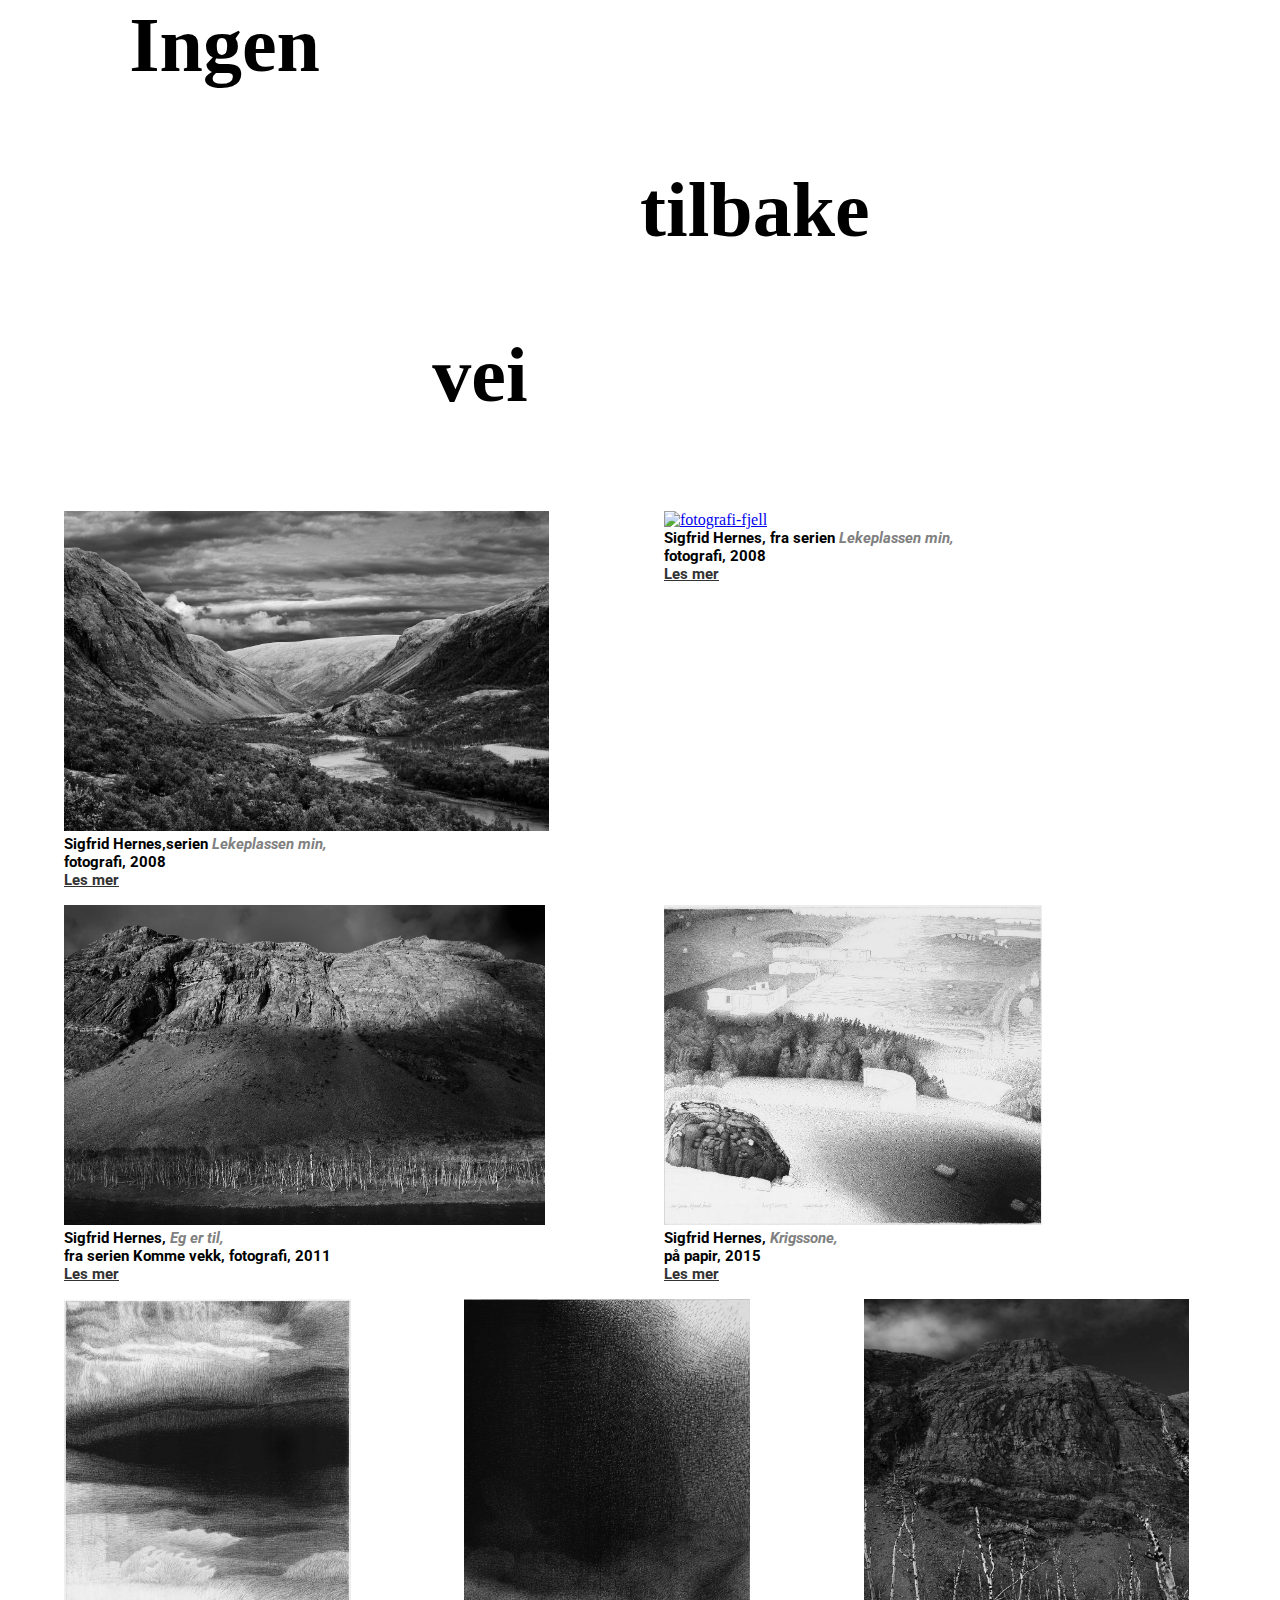
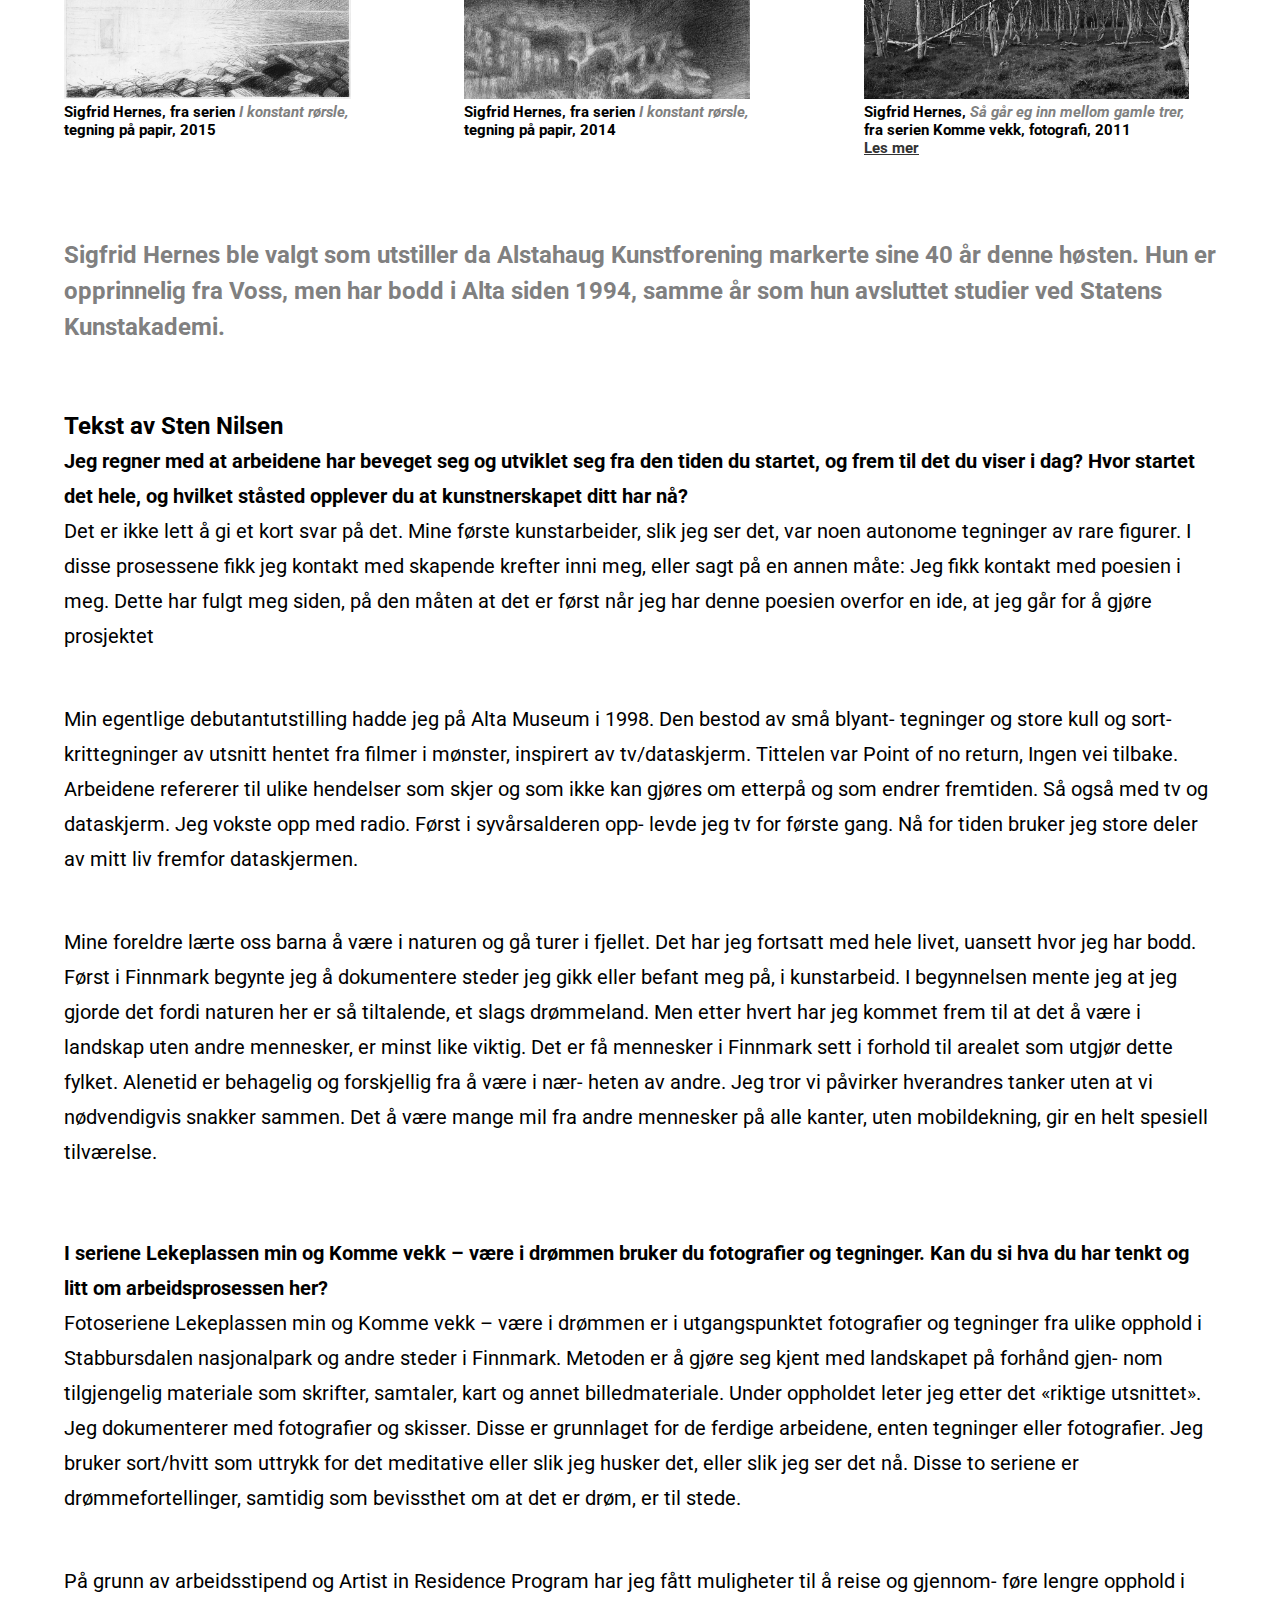
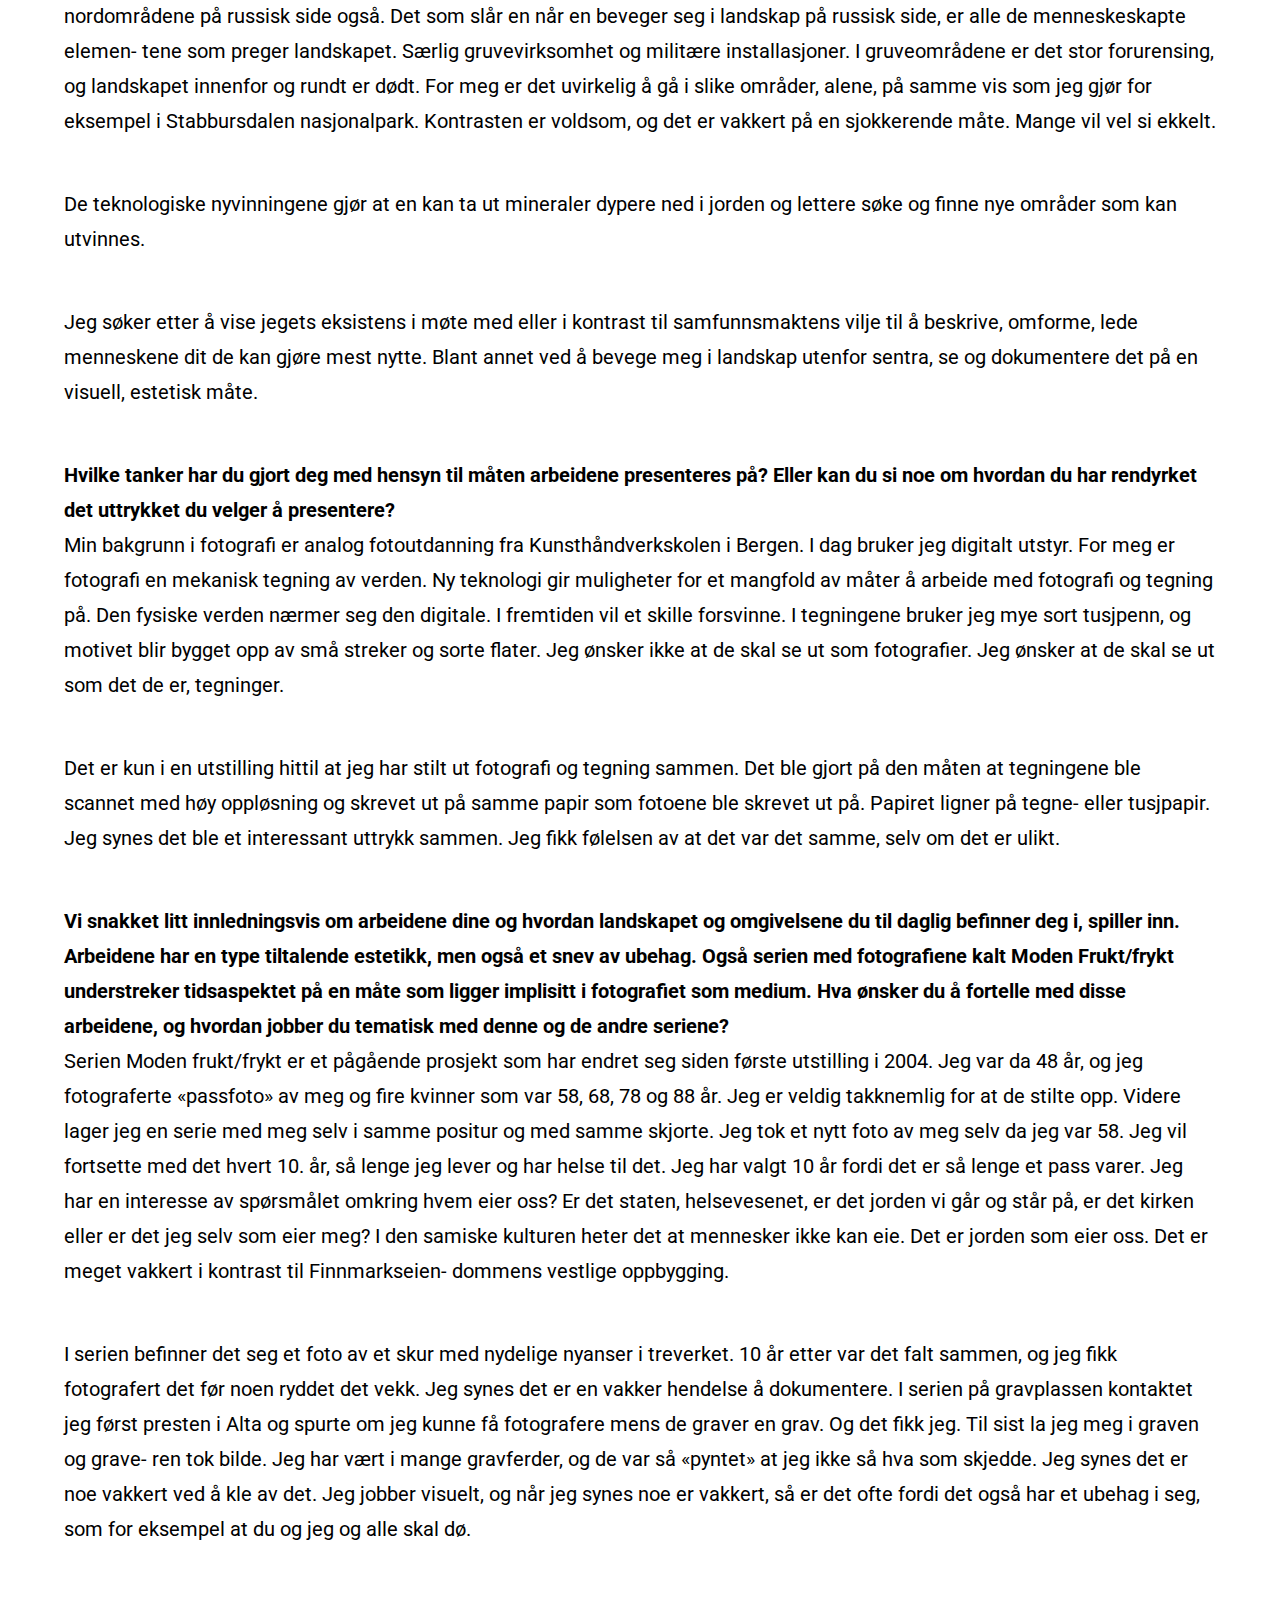
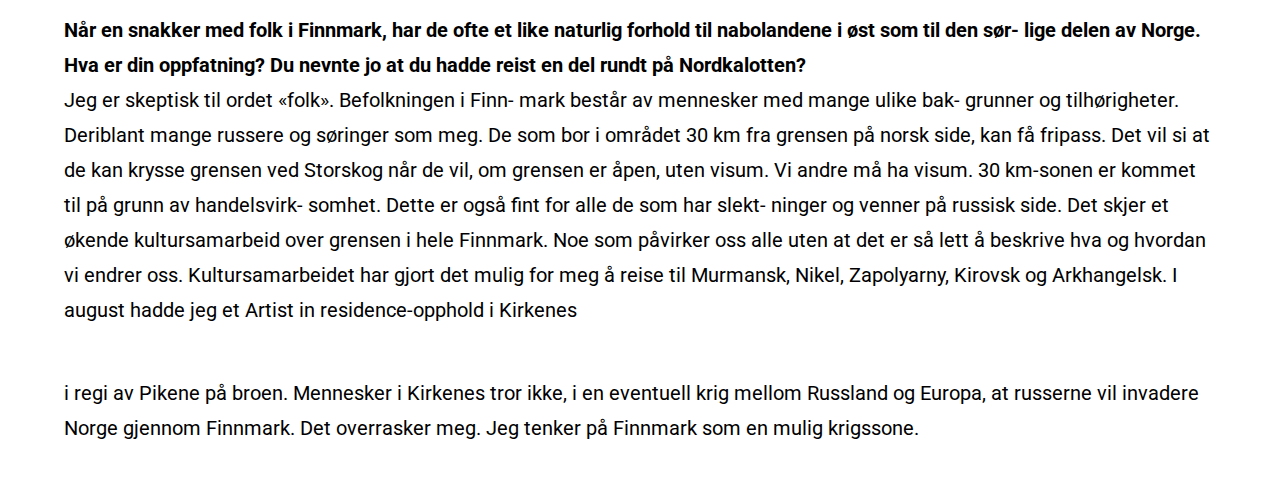
==== commit cb92cda2: "font p regular, font-weight: 400" ====
--- a/index.html
+++ b/index.html
@@ -9,7 +9,7 @@
     <title>Tema-9</title>
     <link rel="preconnect" href="https://fonts.googleapis.com">
     <link rel="preconnect" href="https://fonts.gstatic.com" crossorigin>
-    <link href="https://fonts.googleapis.com/css2?family=Roboto:wght@100;300;700&display=swap" rel="stylesheet">
+    <link href="https://fonts.googleapis.com/css2?family=Roboto:wght@100;300;400;700&display=swap" rel="stylesheet">
 
 </head>
 
--- a/style.css
+++ b/style.css
@@ -23,42 +23,17 @@
   max-width: 100%;
 }
 
-/* article{
-    background-color: rgb(255, 255, 255);
-} */
-
 /*header*/
 
 .main-header {
   min-height: 55vh;
 }
-
 
 .main-header h1 {
   font-size: 78px;
   font-family: "Times New Roman", Times, serif;
 }
 
-/* .ingen{
-    
-    
-    grid-column: 1 ;
-   grid-row: 1 / 4;
-}
-
-.vei{
-    
-    grid-column: 2 / 4;
-   grid-row: 3 ;
-    background-color: aquamarine;
-}
-
-.tilbake{
-    
-    grid-column: 3 ;
-    grid-row: 1 / 3;
-} */
-
 /*images text style*/
 
 figcaption {
@@ -77,44 +52,13 @@
   font-size: 15px;
 }
 
-/* .image-link-box{
-    position: absolute;
-    bottom: -1rem;
-    left: 1rem;
-    width: 40px;
-    height: 20px;
-    color: white;
-
-} */
-
-/* figure {
-    align-items: center;
-    justify-content: center;
-    display: flex;               /* denne trens ikke?
-    flex-direction: column; 
-} */
-
-/* .border{
-
-  border: 1px solid;
-  border-color: var(--clr-primary-800); 
-}
-
-.st-pic-border{
-    border: 1px solid;
-    border-color: var(--clr-primary-800);
-    max-width: 100%;
-    min-width: 650px;
-} */
-
 /*images style*/
 
 figure.fig-margin {
   margin-bottom: 1rem;
 }
 
-.first-picture-row {
-  /* første to bildene*/
+.first-picture-row { /* første to bildene*/
   display: grid;
   grid-template-columns: 1fr 1fr;
 }
@@ -122,14 +66,12 @@
 .first-picture-row img {
   height: 20rem;
   object-fit: cover; /* for å unngå å strekke bilde, beskjærer bilde*/
-  /* margin-bottom: 1rem; */
 }
 
 .images-grid {
   float: left;
 }
-.second-picture-row {
-  /*andre rad, to bilder*/
+.second-picture-row { /*andre rad, to bilder*/
   display: grid;
   grid-template-columns: 1fr 1fr;
 }
@@ -140,8 +82,7 @@
   margin-top: 1rem;
 }
 
-.third-picture-row {
-  /*tredje rad tre bilder*/
+.third-picture-row { /*tredje rad tre bilder*/
   display: grid;
   grid-template-columns: 1fr 1fr 1fr;
 }
@@ -153,32 +94,13 @@
 }
 
 .gallery {
-  /* width: 100%;  */
   max-width: 80rem;
   margin: auto;
   margin-top: cover;
   margin-bottom: 4rem;
-  /* margin-top:3rem; */
   margin-left: 3rem;
-
   padding: 1rem;
-
-  /* background-color: rgb(167, 106, 26); */
-}
-
-/* display: grid; 
-
-    grid-template-columns: 3fr 1fr 3fr;
-
-    grid-template-areas: 'first-picture-row'
-                         'second-picture-row'
-                         'third-picture-row';
-
-}
-
-.first-picture-row{
-
-} */
+}
 
 /*text container*/
 
@@ -220,30 +142,24 @@
   line-height: 35px;
 }
 
-p {
-  font-family: "Roboto", sans-serif;
-  font-weight: 100;
+ p {
+  font-family: "Roboto", sans-serif;
+  font-weight: 400;
   font-size: 20px;
   line-height: 35px;
   background-color: white;
-}
-
-/* .article-body b{
-    font-family: 'Roboto', sans-serif;
-    font-size: 20px;
-    line-height: 35px;
-} */
+} 
 
 /*large-image pages*/
 
 .top-right-button {
-  position: absolute;
+  position: absolute; /* kan flytte den i forhold til diven over */
   top: 0.5rem;
   right: 1rem;
 }
 
 .large-image-container {
-  position: relative;
+  position: relative; /* legger seg som standard */
   text-align: center;
 }
 .large-image-container figcaption
@@ -301,8 +217,6 @@
     top: 2rem;
   }
 
-
-
 }
 @media only screen and (max-width: 780px) {
   /*mobil og ipad*/ 
@@ -320,7 +234,6 @@
     display: grid;
     grid-template-columns: 1fr;
     grid-template-rows: 2fr;
-    /* padding-left: 40px; */
   }
 
   .first-picture-row img {
@@ -333,18 +246,11 @@
   }
 
   .third-picture-row img {
-    /*height: 15rem;*/
     min-height: 340px;
     max-width: 350px;
-
-    /* padding-left: 30px; */
   }
 
   .gallery {
     margin-left: 1rem;
   }
-
-  /* .gallery{
-        width: 100%;
-    } */
-}
+}
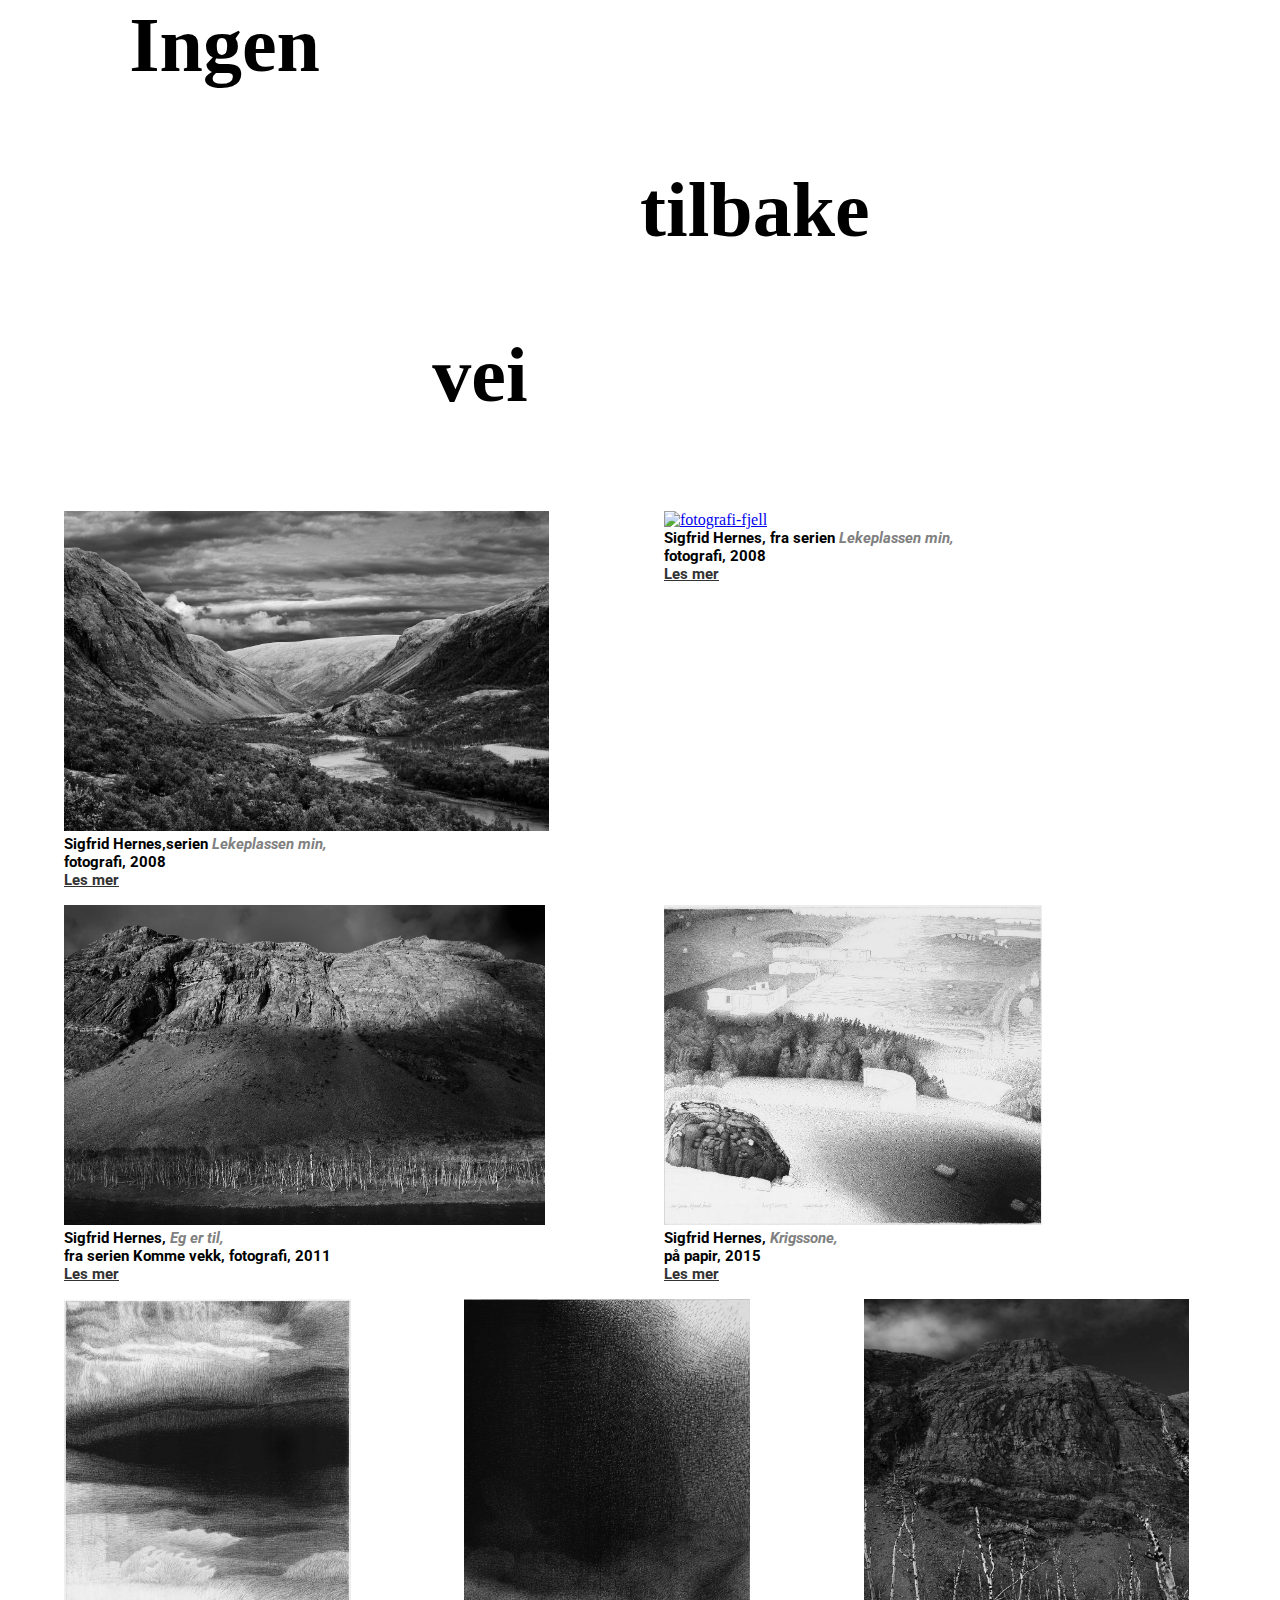
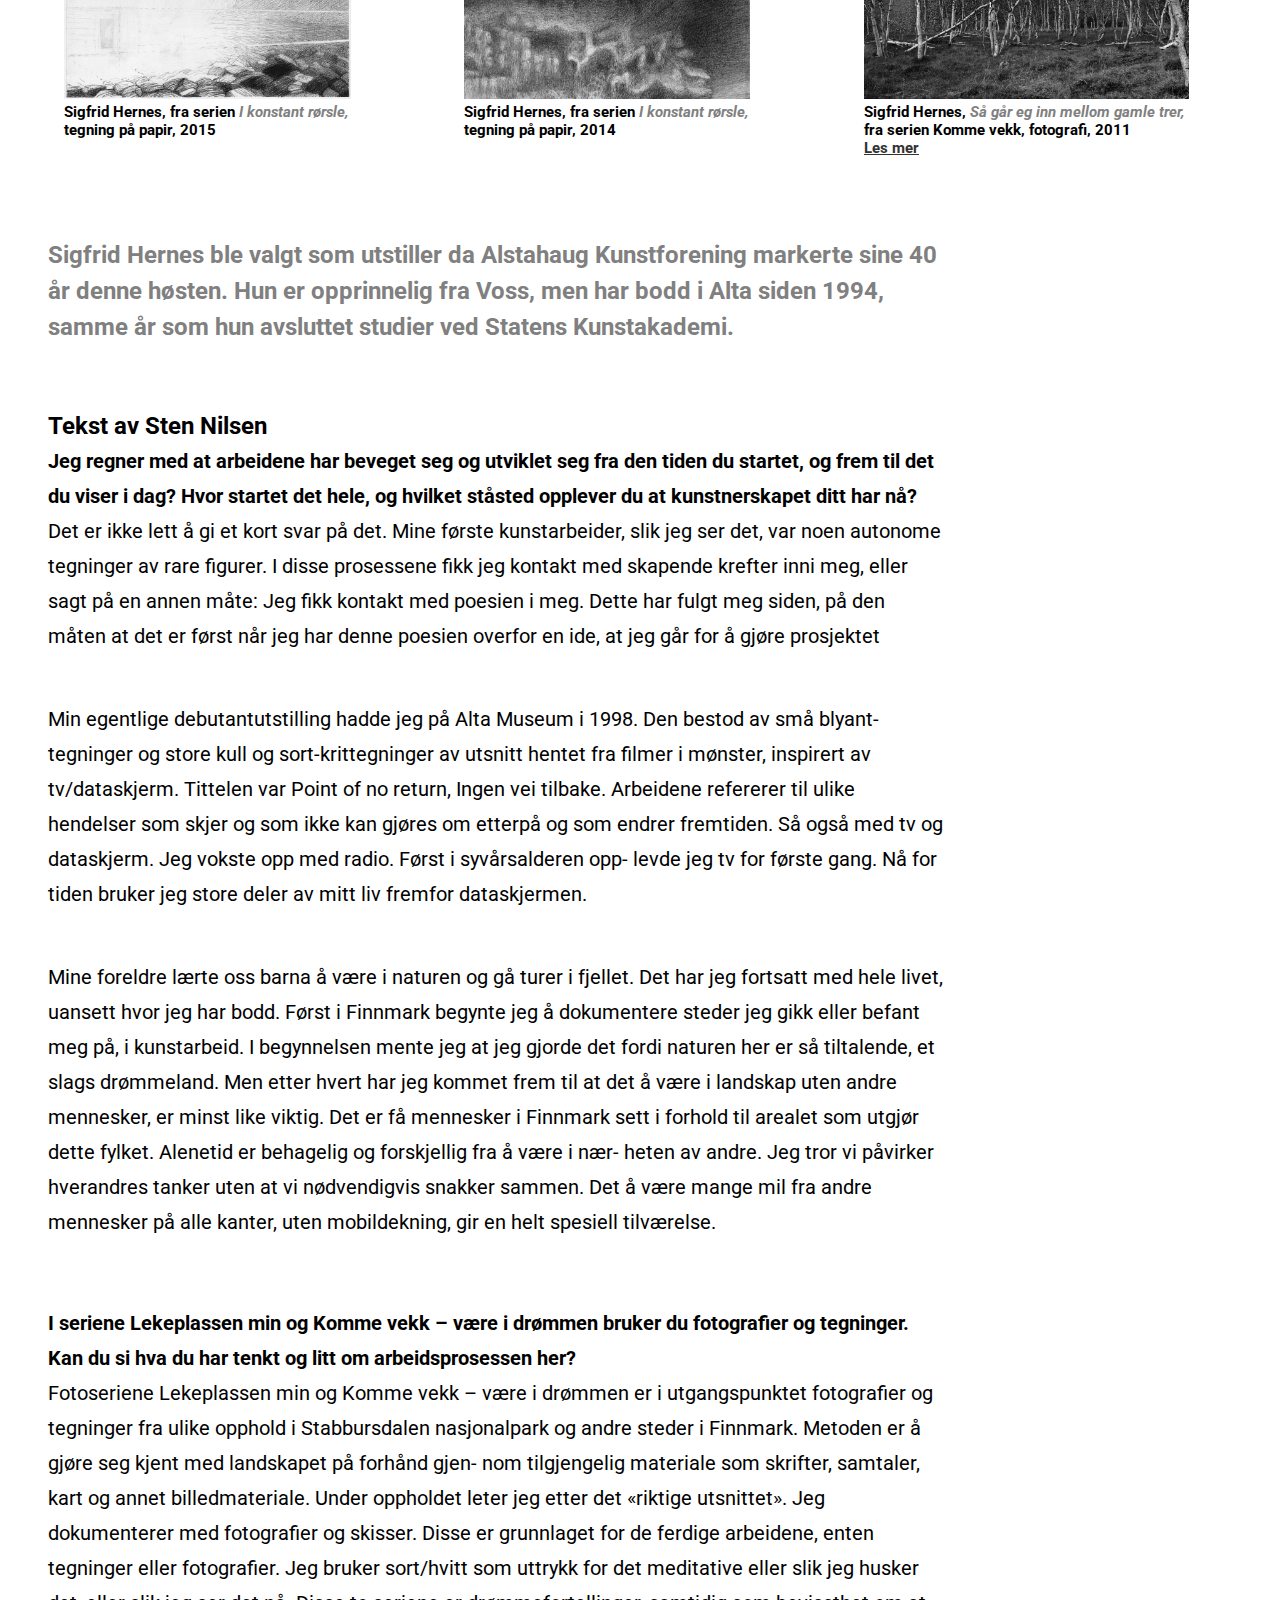
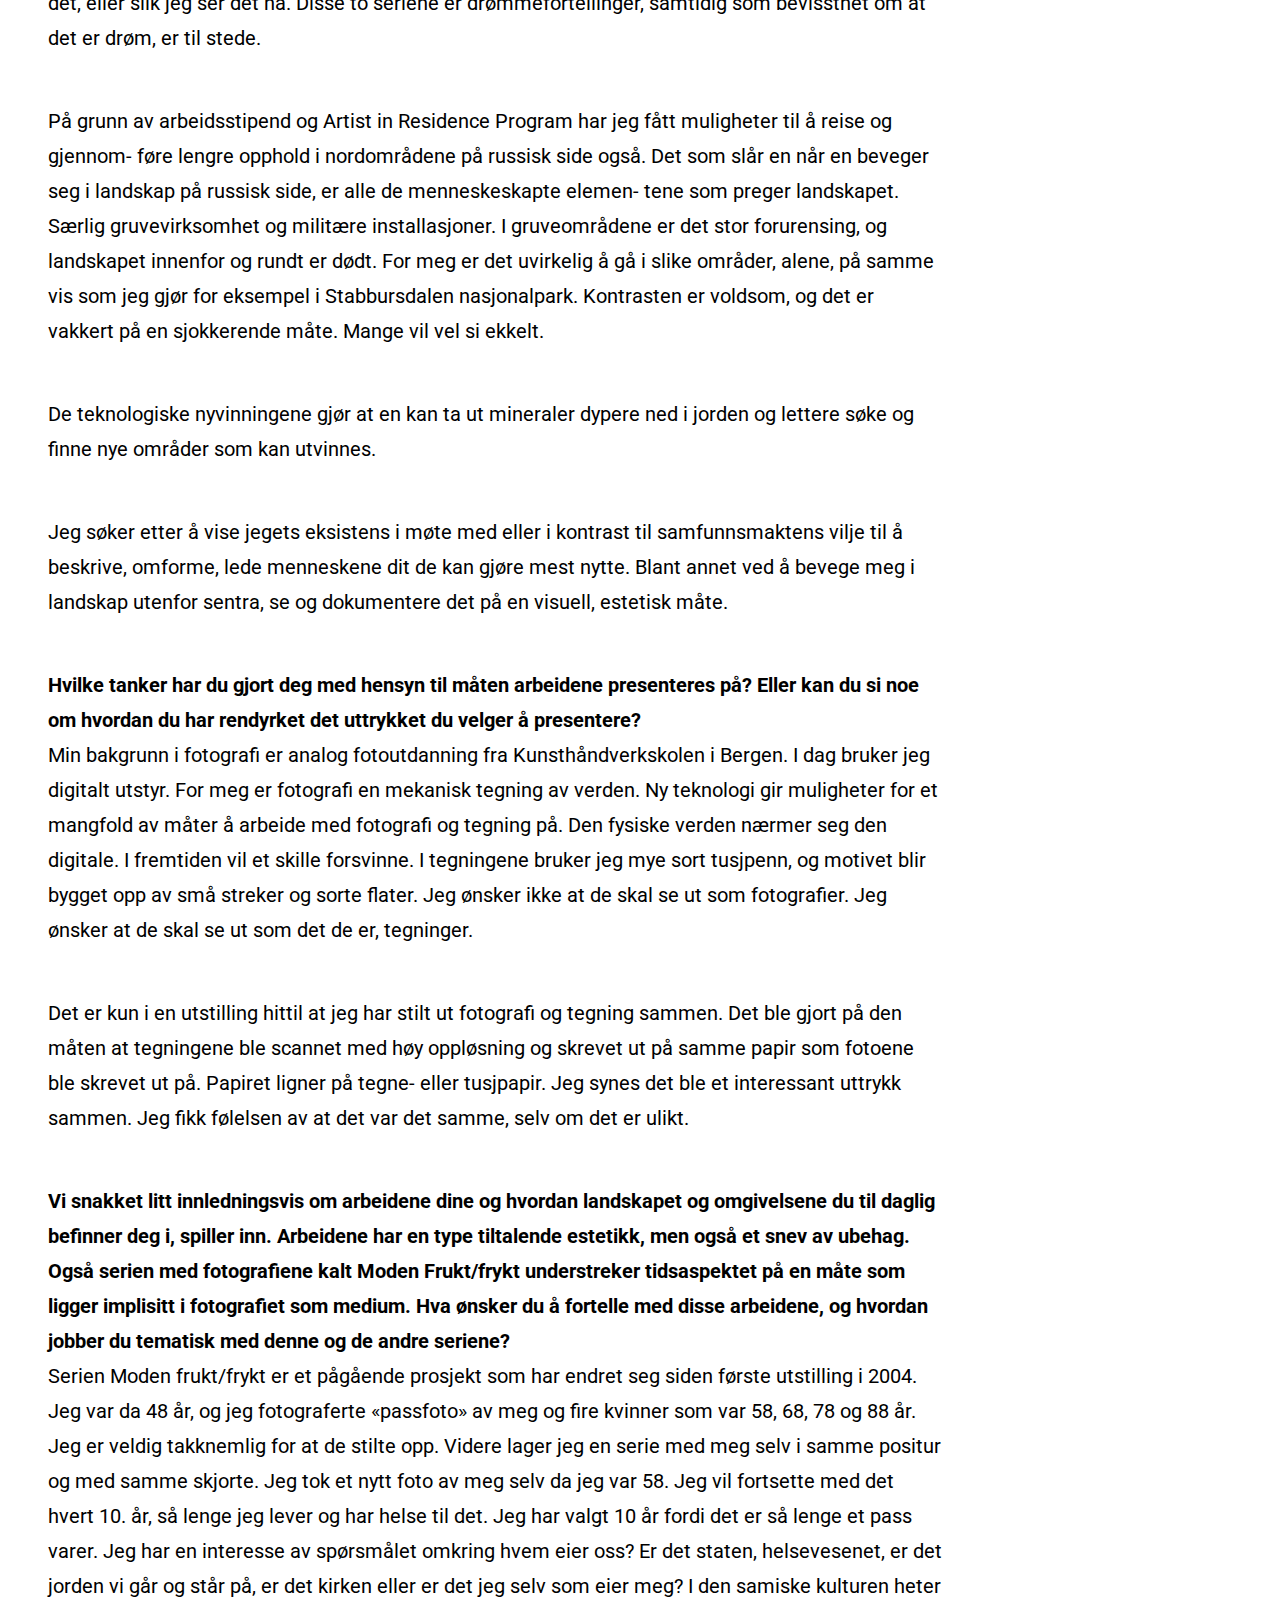
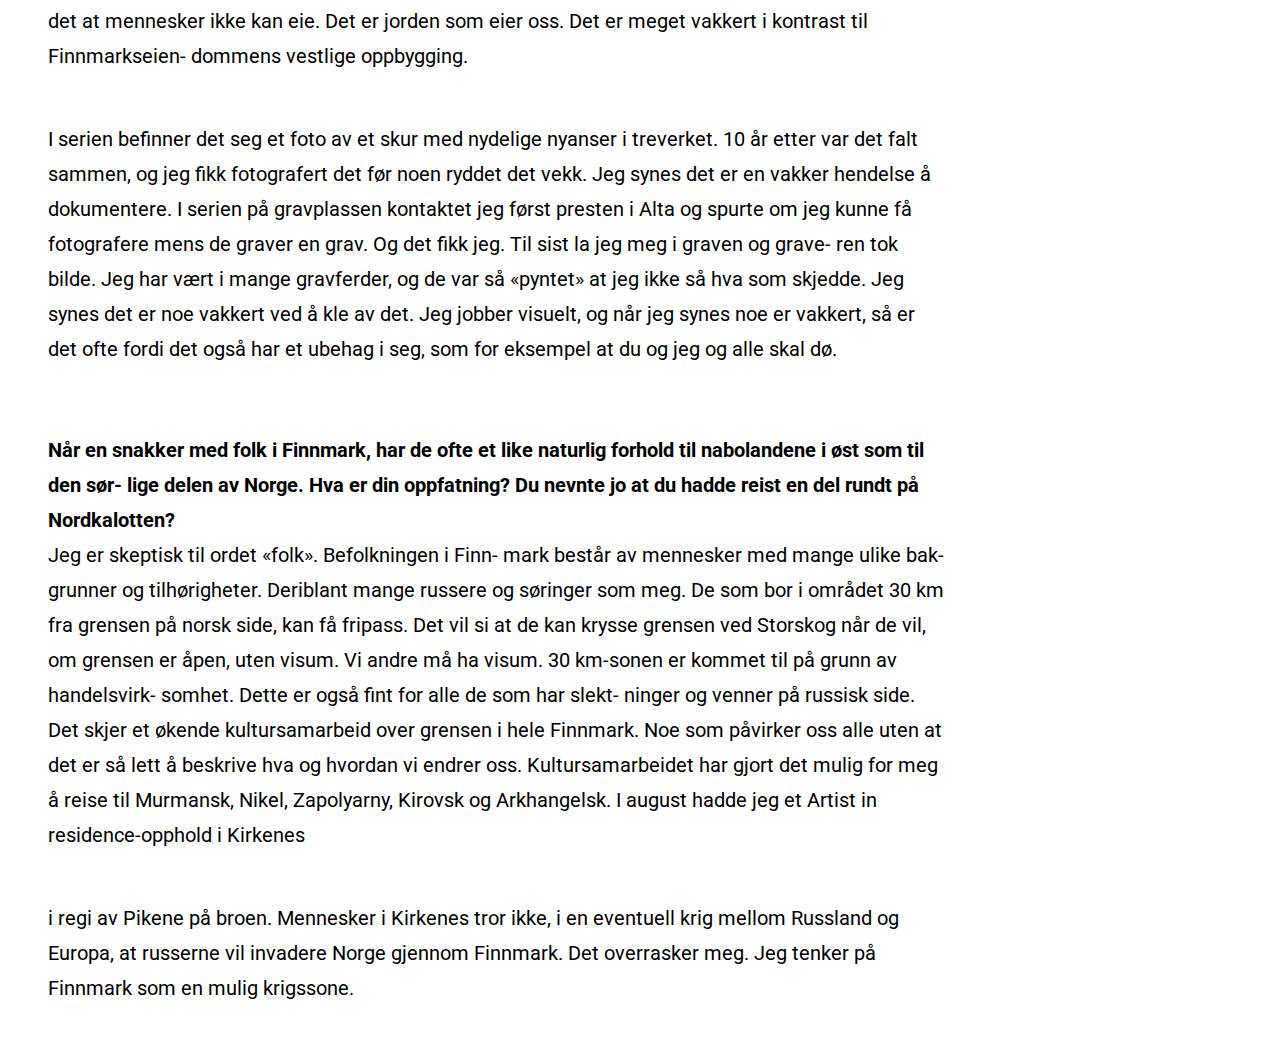
==== commit e01bf098: "html" ====
--- a/index.html
+++ b/index.html
@@ -87,14 +87,14 @@
 
         <main class="container">
 
-            <section class="subheading">
+            <section>
                 <p class="ingress">Sigfrid Hernes ble valgt som utstiller da Alstahaug Kunstforening markerte sine 40 år
                     denne høsten. Hun er opprinnelig fra Voss, men har bodd i Alta siden 1994, samme år som hun
                     avsluttet studier ved Statens Kunstakademi.</p>
 
             </section>
 
-            <section class="article-body">
+            <section>
                 <p class="byline">Tekst av Sten Nilsen</p>
                 <p class="bold">Jeg regner med at arbeidene har beveget seg og utviklet seg fra den tiden du startet, og
                     frem til det
--- a/style.css
+++ b/style.css
@@ -105,9 +105,7 @@
 /*text container*/
 
 .container {
-  width: 90%;
-  max-width: 80rem;
-  margin: auto;
+  max-width: 90%;
   margin-top: cover;
 }
 
@@ -164,13 +162,19 @@
 }
 .large-image-container figcaption
 {
-    color: var(--clr-primary-100);
     margin-left: 1rem;
     margin-right: 1rem;
 }
 @media screen and (min-width: 781px) {
     /*desktop*/
 
+
+    .container {
+      max-width: 70%;
+      margin: none;
+      margin-left: 3rem;
+    }
+    
     .main-header {
         display: grid;
         width: 100%;
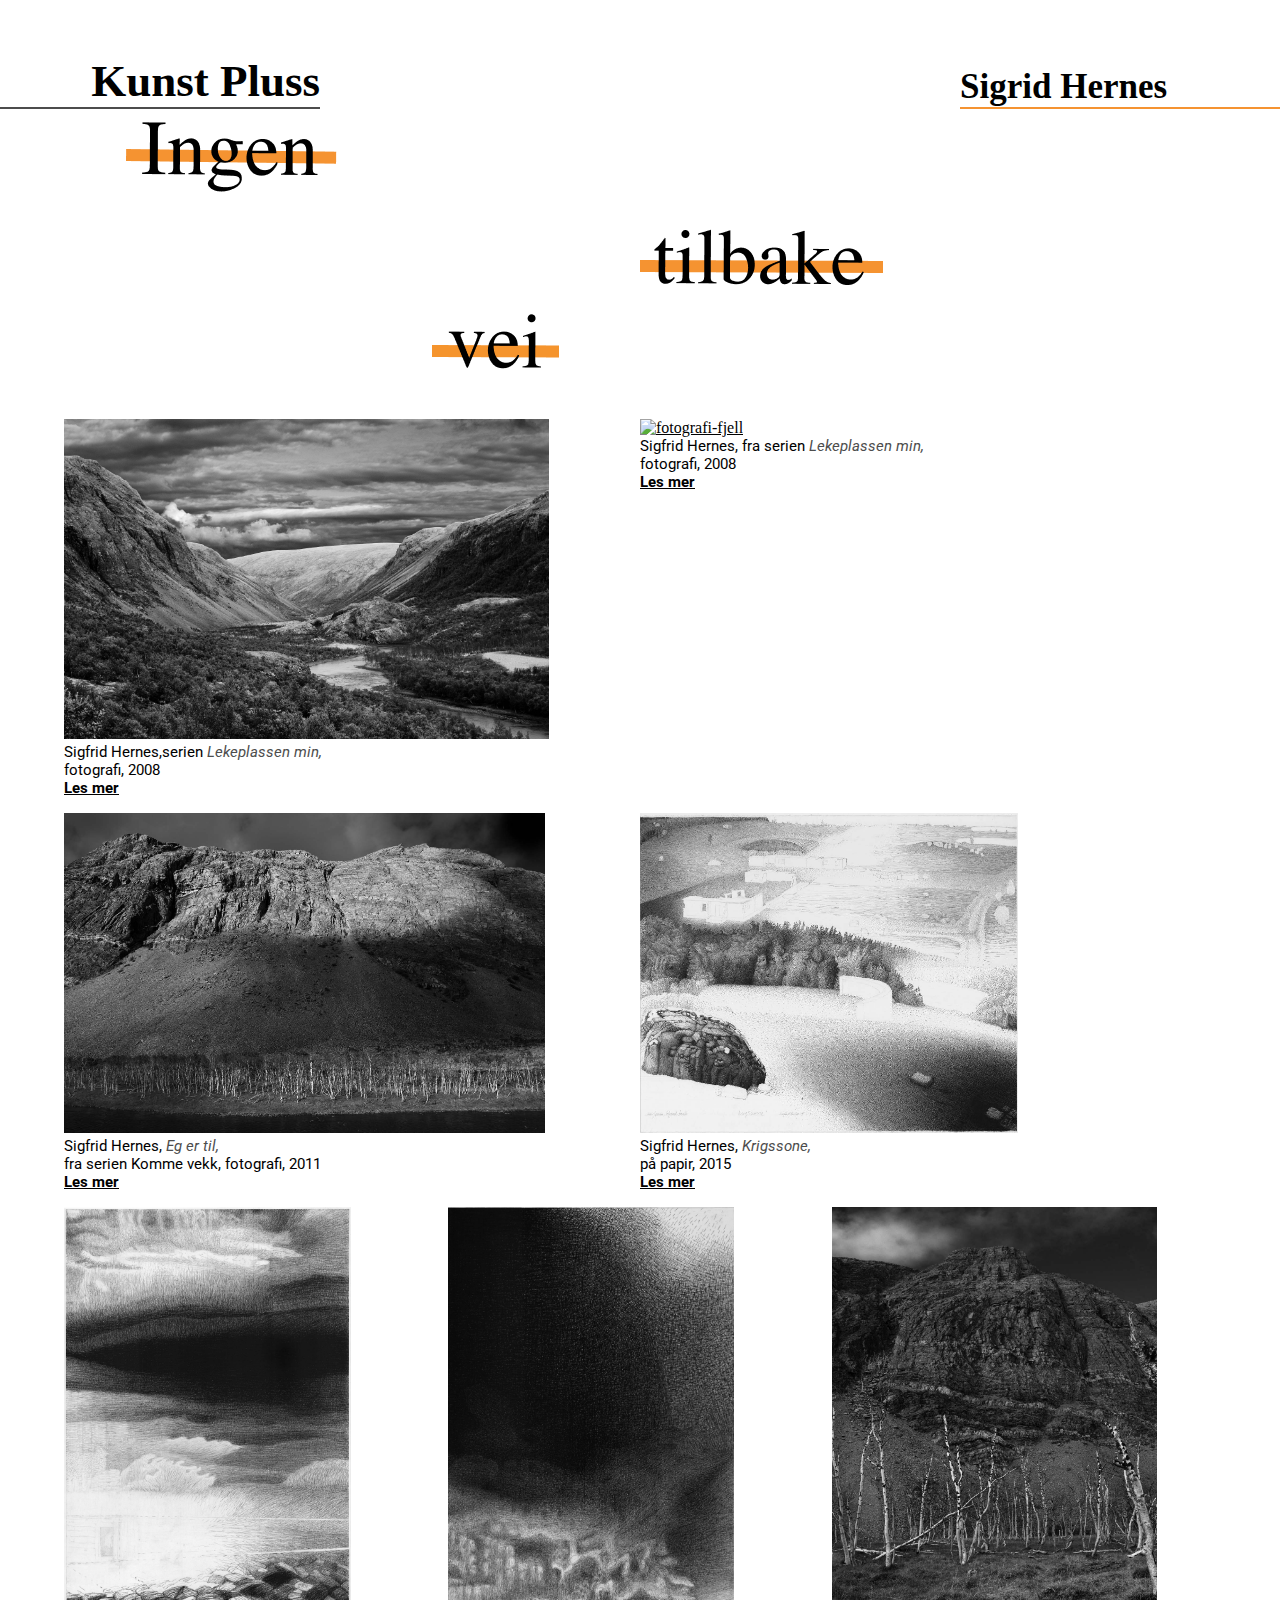
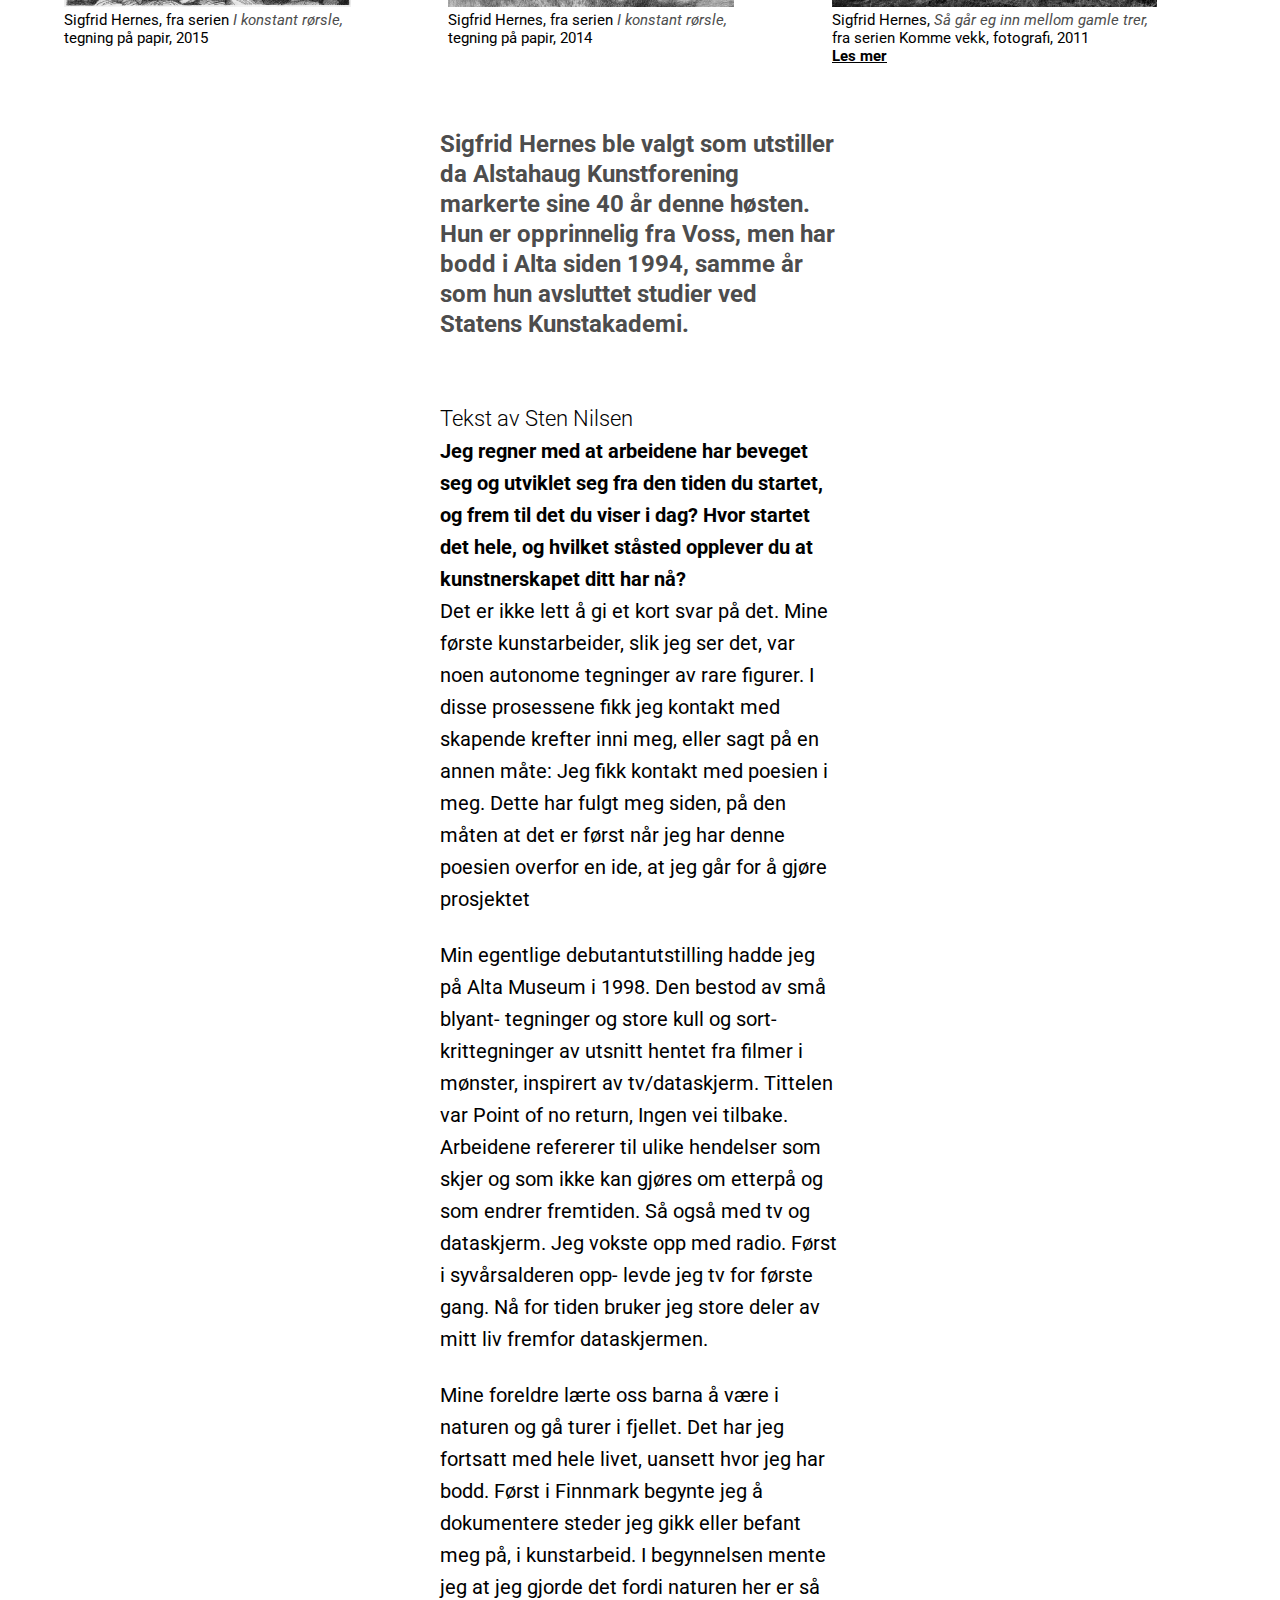
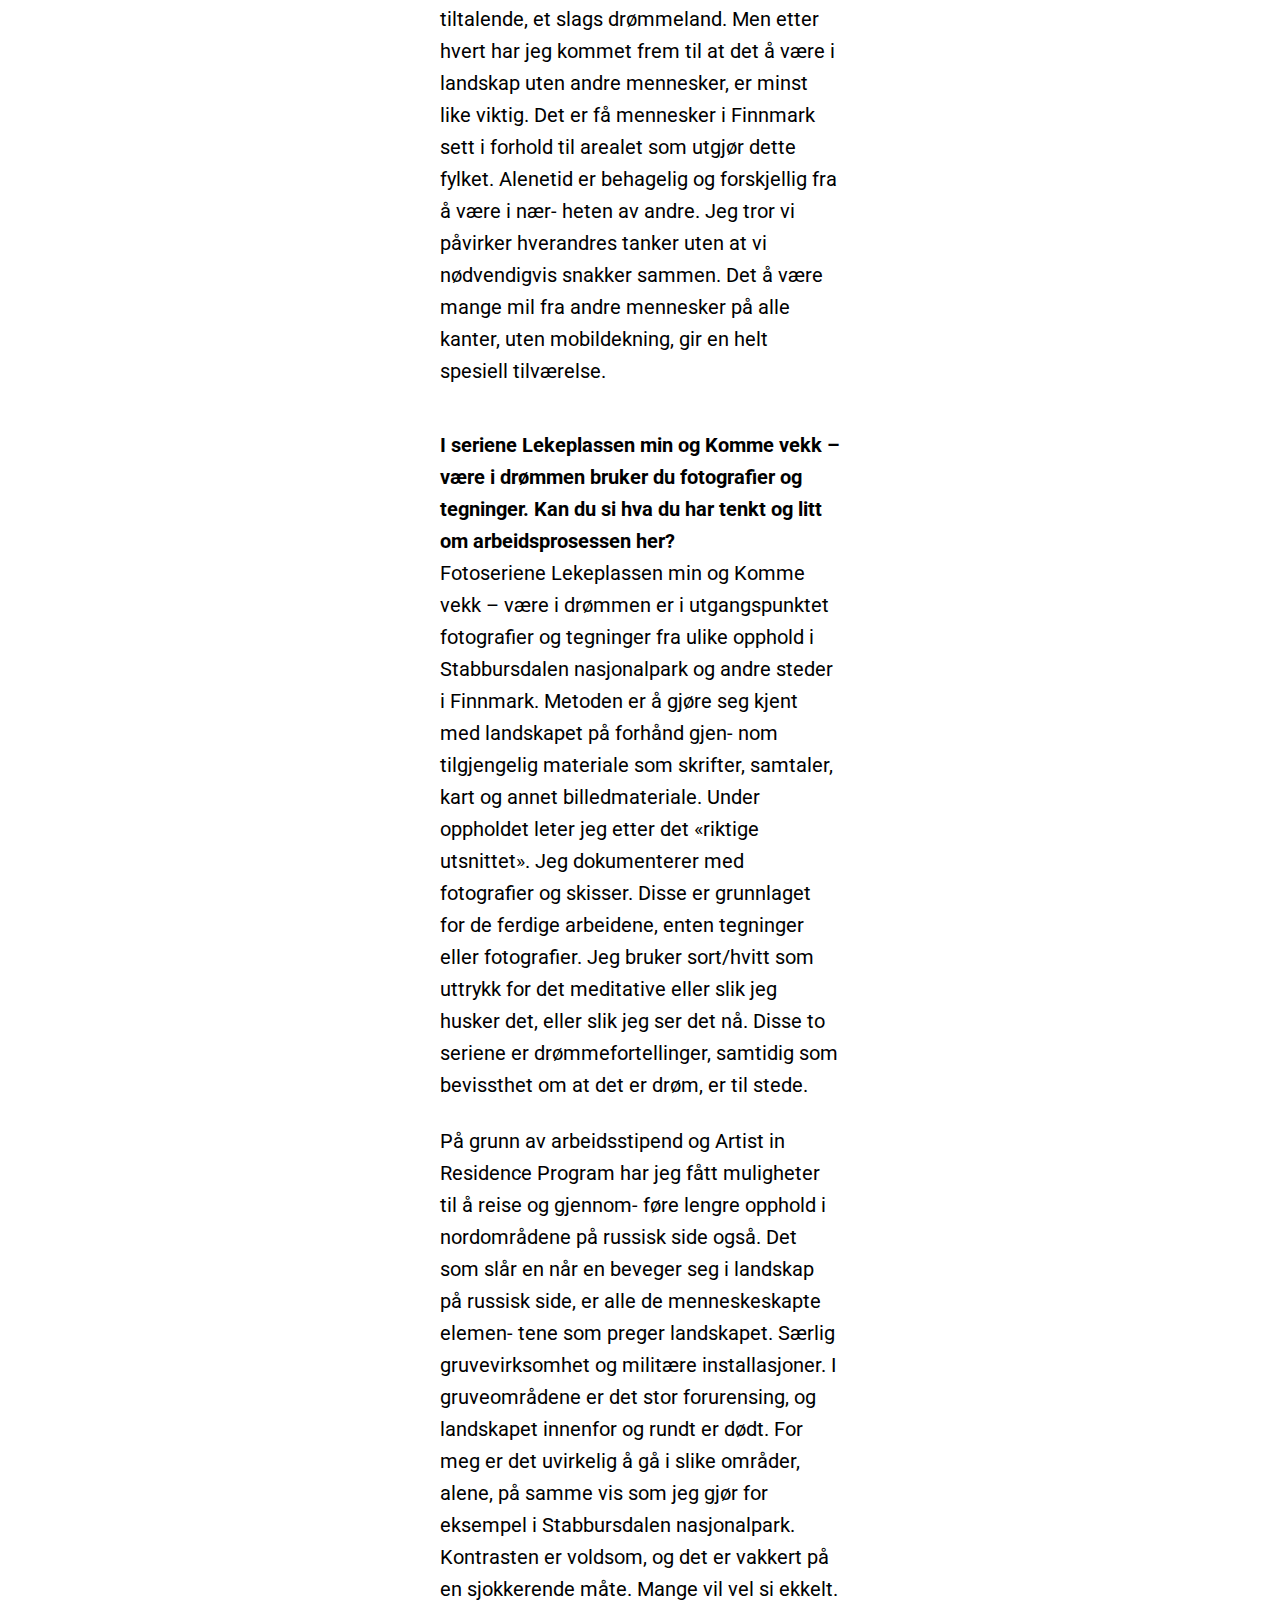
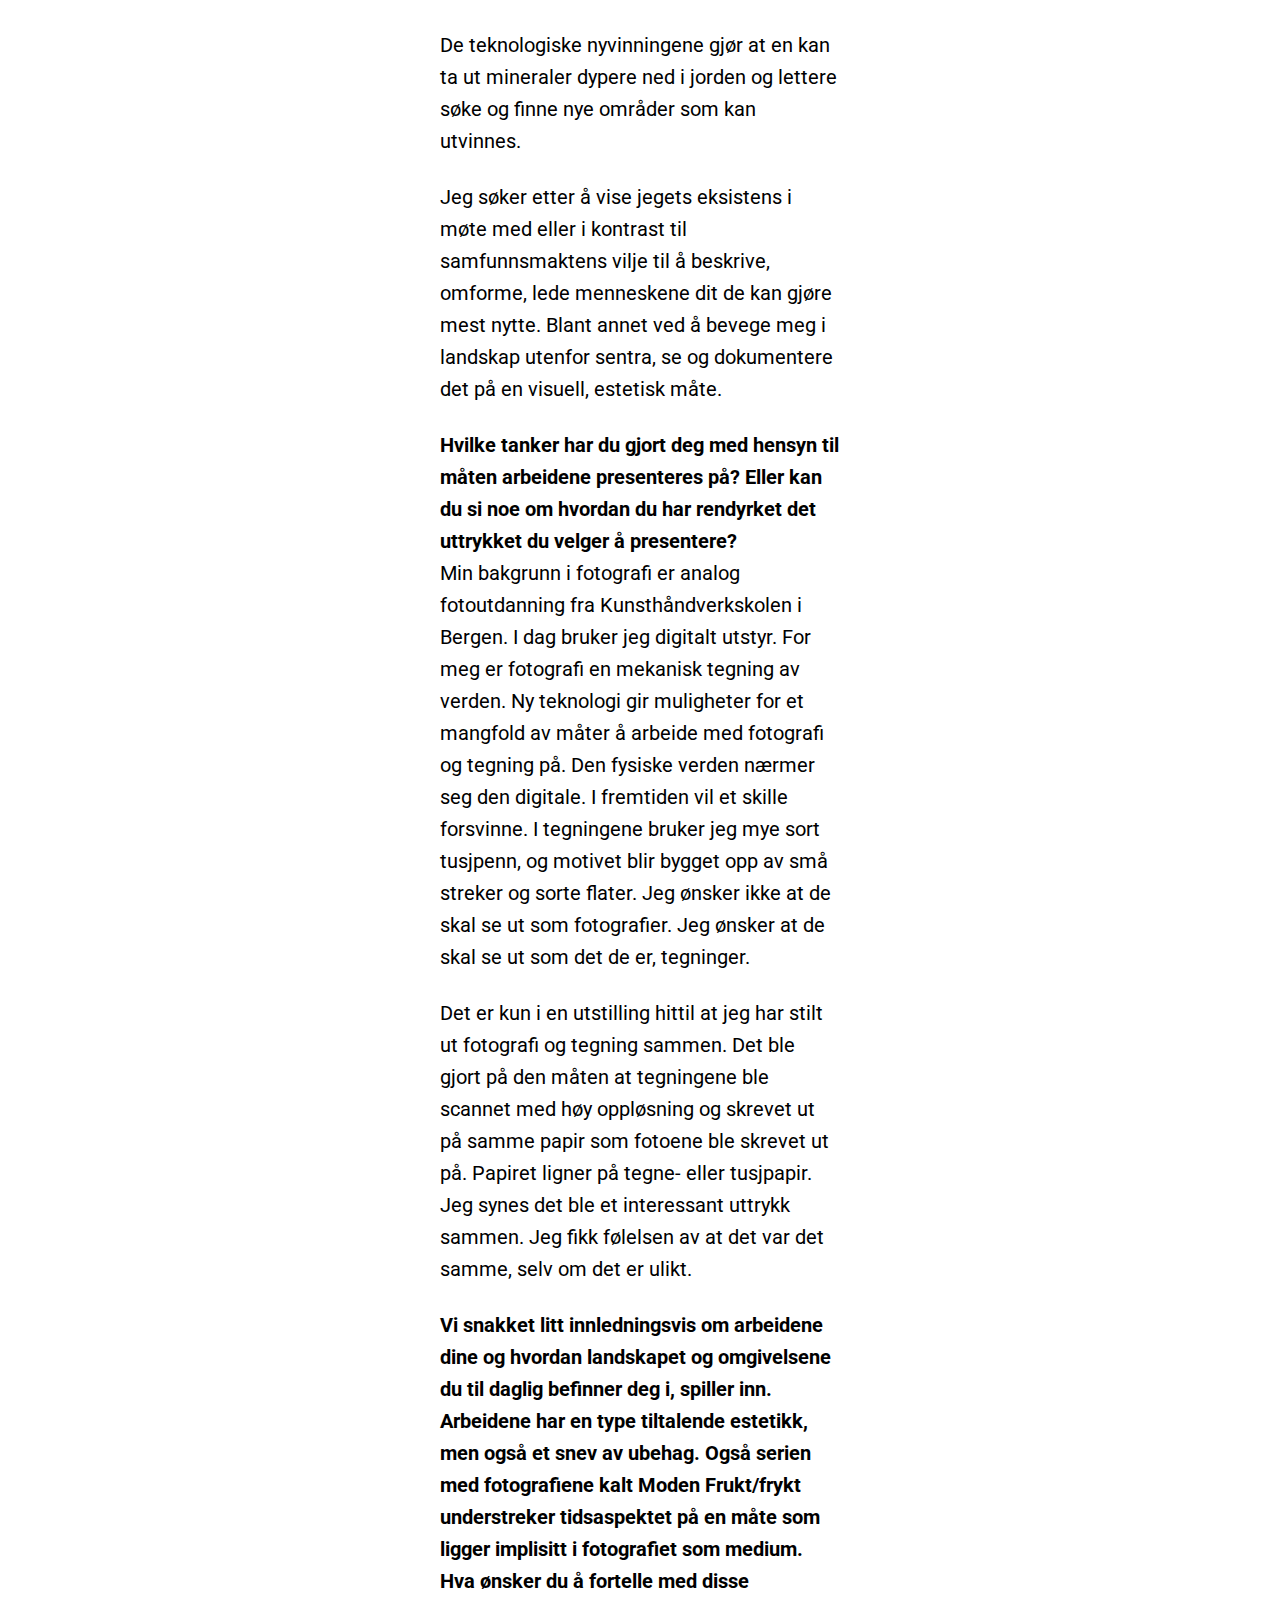
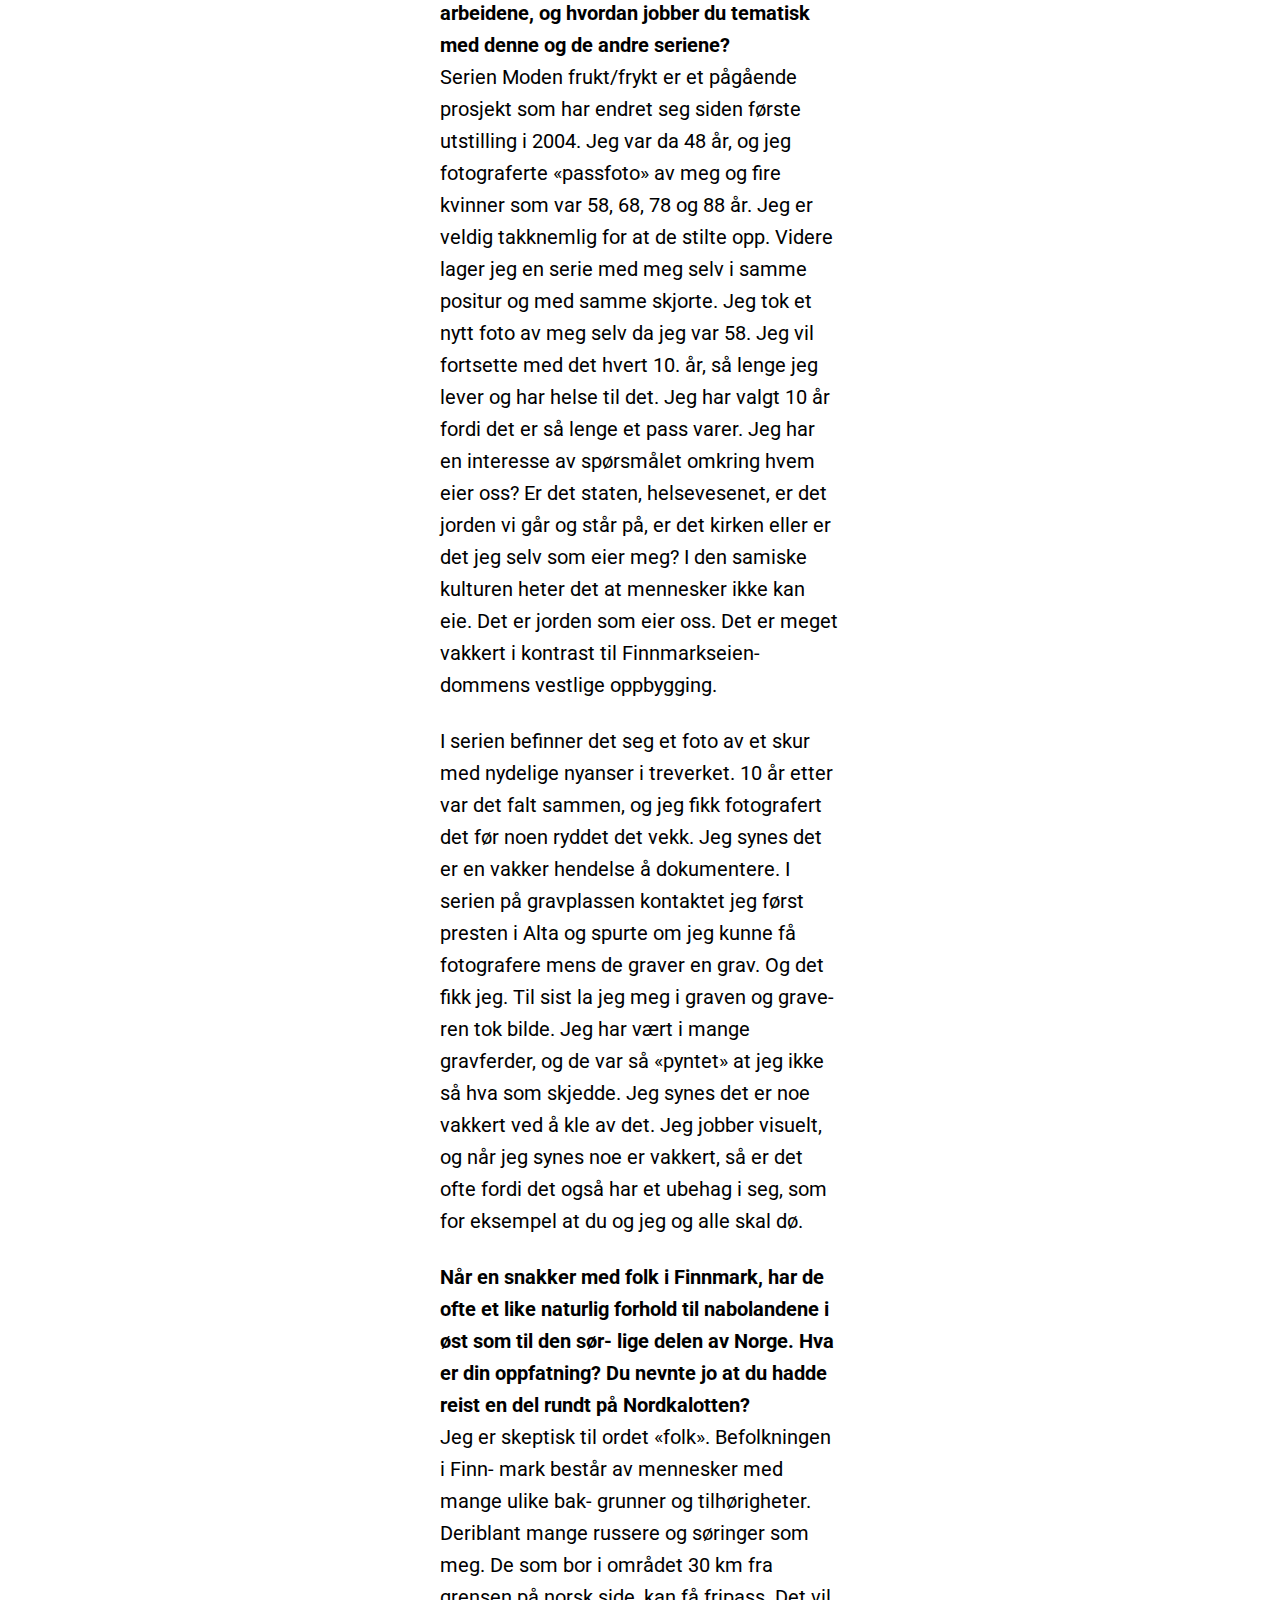
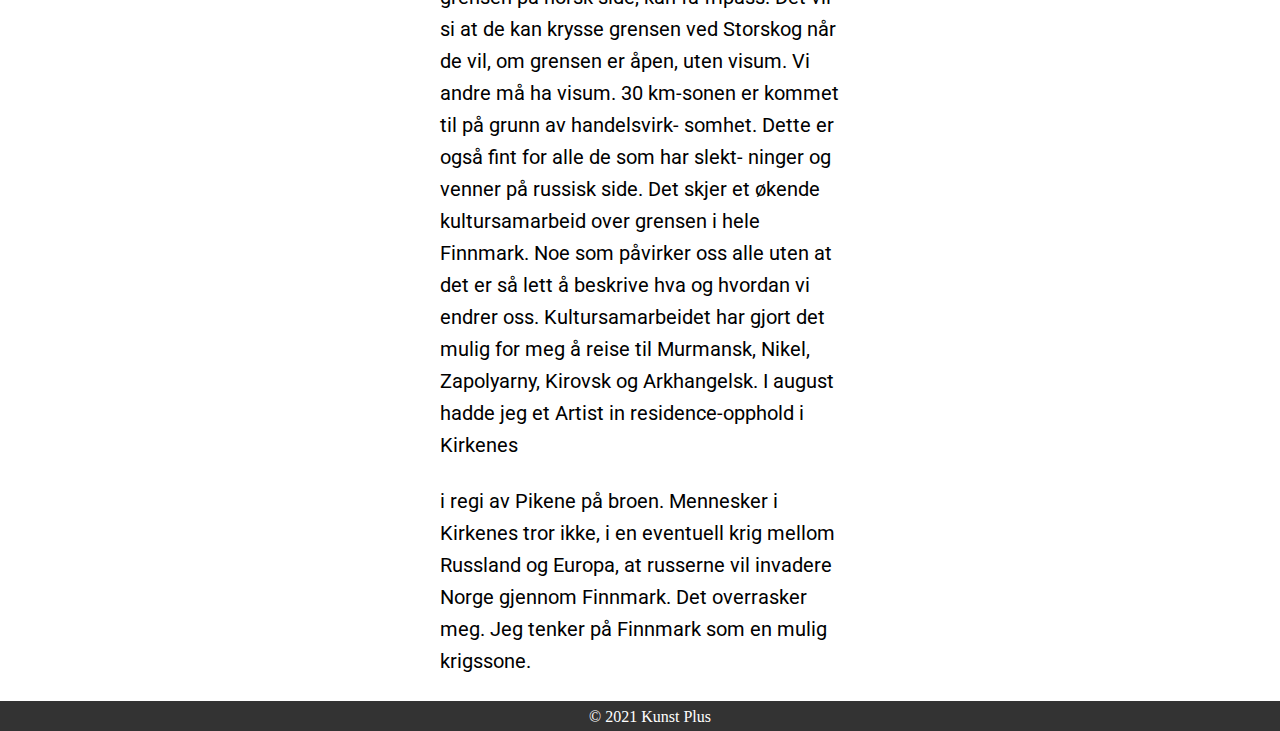
==== commit b638a6f7: "endret style på head" ====
--- a/index.html
+++ b/index.html
@@ -6,7 +6,7 @@
     <meta http-equiv="X-UA-Compatible" content="IE=edge">
     <meta name="viewport" content="width=device-width, initial-scale=1.0">
     <link rel="stylesheet" href="style.css">
-    <title>Tema-9</title>
+    <title>Kunst Pluss</title>
     <link rel="preconnect" href="https://fonts.googleapis.com">
     <link rel="preconnect" href="https://fonts.gstatic.com" crossorigin>
     <link href="https://fonts.googleapis.com/css2?family=Roboto:wght@100;300;400;700&display=swap" rel="stylesheet">
@@ -14,14 +14,35 @@
 </head>
 
 <body>
-    <article>
+    
+<nav class="nav-container">
+<div>
+    <h1>Kunst Pluss</h1>
+    <div class= "border-h1"></div>
+</div>
+<div class="align-area-end">
+    <h2>Sigrid Hernes</h2>
+    <div class="border-h2"></div>
+</div>
+</nav> 
+
+
+
+
+
+
+        <section class="main-container">
+
+
         <header class="main-header">
-            <div class="head1"><h1>Ingen</h1></div>
-            <div class="head8"><h1>vei</h1></div>
-            <div class="head6"><h1>tilbake</h1></div>
+            <div class="head1"><img src="images/ingen.png" alt=""></div>
+            <div class="head8"><img src="images/vei.png" alt=""></div>
+            <div class="head6"><img src="images/tilbake.png" alt=""></div></div>
         </header>
 
-        <section class="gallery">
+        <article>
+
+    
 
             <div class="first-picture-row">
                 <figure>
@@ -83,9 +104,10 @@
                         2011</span><a class="font-color" href="#text-link1">Les mer</a></figcaption>
                 </figure>
             </div>
-        </section>
-
-        <main class="container">
+           <!-- </section>  for gallery-->
+       
+
+        <main class="article-container">
 
             <section>
                 <p class="ingress">Sigfrid Hernes ble valgt som utstiller da Alstahaug Kunstforening markerte sine 40 år
@@ -212,7 +234,6 @@
                     Jeg jobber visuelt, og når jeg synes noe er vakkert, så er det ofte fordi det også har et ubehag i
                     seg, som for eksempel at du og jeg og alle skal dø. </p>
 
-                <img src="" alt="">
 
                 <p class="bold" id="text-link2">Når en snakker med folk i Finnmark, har de ofte et like naturlig forhold til nabolandene
                     i øst som til den sør- lige delen av Norge.
@@ -235,8 +256,14 @@
 
             </section>
     </article>
+</section>
+</section>
     </main>
 
+
+    <footer class= "footer-container">
+    &copy; 2021 Kunst Plus
+    </footer>
 </body>
 
 </html>--- a/style.css
+++ b/style.css
@@ -19,37 +19,103 @@
   box-sizing: border-box;
 }
 
+ .nav-container{
+  display: grid;
+  grid-template-columns: 1fr 1fr;
+  padding-top: 55px;
+  padding-bottom: 55px;
+
+  
+  /* position: absolute; */
+  height: 63px;
+  left: 0px;
+  right: 0px;
+  top: 0px;
+} 
+
+
+h1 {
+width: 320px;
+font-size: 45px; 
+text-align: right;
+/* font-size: 78px; */
+font-family: "Times New Roman", Times, serif;
+
+}
+.align-area-end{
+  align-self: end;
+  justify-self: end;
+}
+
+h2{
+width: 320px;
+font-size: 35px; 
+font-family: "Times New Roman", Times, serif;
+
+}
+
+
+.border-h1{
+  width: 320px;
+  border: 1px solid #4C4C4C;
+}
+
+.border-h2{
+  width: 320px;
+  border: 1px solid #F59331;
+}
+
 img {
   max-width: 100%;
-}
+} 
 
 /*header*/
 
-.main-header {
-  min-height: 55vh;
-}
-
-.main-header h1 {
-  font-size: 78px;
-  font-family: "Times New Roman", Times, serif;
+/* .main-header {
+  min-height: 55vh; 
+ trenger jeg denne?
+} */
+
+.main-header  {
+
+width: 1440px;
+height: 308.79px;
+right: 0px;
+  top: 165px;
+
 }
 
 /*images text style*/
 
 figcaption {
+  font-family: "Roboto", sans-serif;
+  font-size: 15px;
+  font-weight: 400;
+  /* font-weight: 700; *//*bold på font under bildene?*/
+}
+
+cite {
+  /* color: var(--clr-primary-500); */
+  color: var(--clr-primary-300);
+}
+
+.font-color {
+  /* color: var(--clr-primary-200); */
   font-family: "Roboto", sans-serif;
   font-size: 15px;
   font-weight: 700;
 }
 
-cite {
-  color: var(--clr-primary-500);
-}
-
-.font-color {
-  color: var(--clr-primary-200);
-  font-family: "Roboto", sans-serif;
-  font-size: 15px;
+a:visited{
+  color: var(--clr-primary-100)
+}
+
+a:link{
+  color: var(--clr-primary-100);
+}
+
+a:hover{
+  color: var(--clr-primary-300);
 }
 
 /*images style*/
@@ -68,9 +134,10 @@
   object-fit: cover; /* for å unngå å strekke bilde, beskjærer bilde*/
 }
 
-.images-grid {
+/* .images-grid {
   float: left;
-}
+} */ /*trenger denne?*/
+
 .second-picture-row { /*andre rad, to bilder*/
   display: grid;
   grid-template-columns: 1fr 1fr;
@@ -93,59 +160,70 @@
   margin-top: 1rem;
 }
 
-.gallery {
+.main-container { /*for hele siden? både desktop og mobil*/
   max-width: 80rem;
+  width: 90%; /*denne la jeg til etter tilbakemeldig*/
   margin: auto;
   margin-top: cover;
-  margin-bottom: 4rem;
-  margin-left: 3rem;
-  padding: 1rem;
+  /* margin-bottom: 4rem; /* dette fjernet jeg*/
+  /*margin-left: 3rem;
+  padding: 1rem; */
 }
 
 /*text container*/
 
-.container {
-  max-width: 90%;
-  margin-top: cover;
+.article-container{ /*for desktop*/
+  /* width: 90%; */
+  margin: auto; 
+ max-width: 50ch; 
+  /* max-width: 90%; */
+  /* margin-top: cover; */
 }
 
 .line-heigt {
-  margin-bottom: 3rem;
+  margin-bottom: 1.5rem; 
+  /* margin-bottom: 3rem; */
 }
 
 .line-feed {
   display: block;
-}
+} 
 
 p.ingress {
   font-family: "Roboto", sans-serif;
   font-weight: 700;
   font-size: 24px;
-  line-height: 36px;
+  /* line-height: 36px; */
+  line-height: 30px; 
   margin-bottom: 4rem;
-  color: var(--clr-primary-500);
-  background-color: rgb(255, 255, 255);
+  /* color: var(--clr-primary-500); */
+  color: var(--clr-primary-300); 
+  /* background-color: rgb(255, 255, 255); */
+  margin-top: 4rem;
 }
 
 .byline {
   font-family: "Roboto", sans-serif;
-  font-weight: 700;
-  font-size: 24px;
+  /* font-weight: 700; */
+  font-weight: 300;
+  /* font-size: 24px; */
+  font-size: 22px;
 }
 
 p.bold {
   font-family: "Roboto", sans-serif;
   font-weight: 700;
   font-size: 20px;
-  line-height: 35px;
+  /* line-height: 35px; */
 }
 
  p {
   font-family: "Roboto", sans-serif;
   font-weight: 400;
   font-size: 20px;
-  line-height: 35px;
-  background-color: white;
+  /* line-height: 35px; */
+  line-height: 32px;
+  /* background-color: white; */
 } 
 
 /*large-image pages*/
@@ -160,20 +238,39 @@
   position: relative; /* legger seg som standard */
   text-align: center;
 }
-.large-image-container figcaption
+ .large-image-container figcaption
 {
     margin-left: 1rem;
     margin-right: 1rem;
-}
+} 
+
+.footer-container{
+  padding:7px 0px 0px 20px;
+  background-color: hsl(0, 0%, 20%);
+  color:hsl(0, 0%, 100%);
+  height: 30px;
+  text-align: center;
+
+  
+}
+
+
 @media screen and (min-width: 781px) {
     /*desktop*/
 
 
-    .container {
+    /* .container {
       max-width: 70%;
       margin: none;
       margin-left: 3rem;
-    }
+    } */
+
+    /*eksamen ny*/
+    /* .container {
+      width: 90%;
+      margin: auto;
+      max-width: 90%; 
+    } */
     
     .main-header {
         display: grid;
@@ -224,6 +321,7 @@
 }
 @media only screen and (max-width: 780px) {
   /*mobil og ipad*/ 
+
   .first-picture-row {
     display: grid;
     grid-template-columns: 1fr;
@@ -254,7 +352,7 @@
     max-width: 350px;
   }
 
-  .gallery {
+ /* .gallery {
     margin-left: 1rem;
-  }
-}
+  }  */
+}
